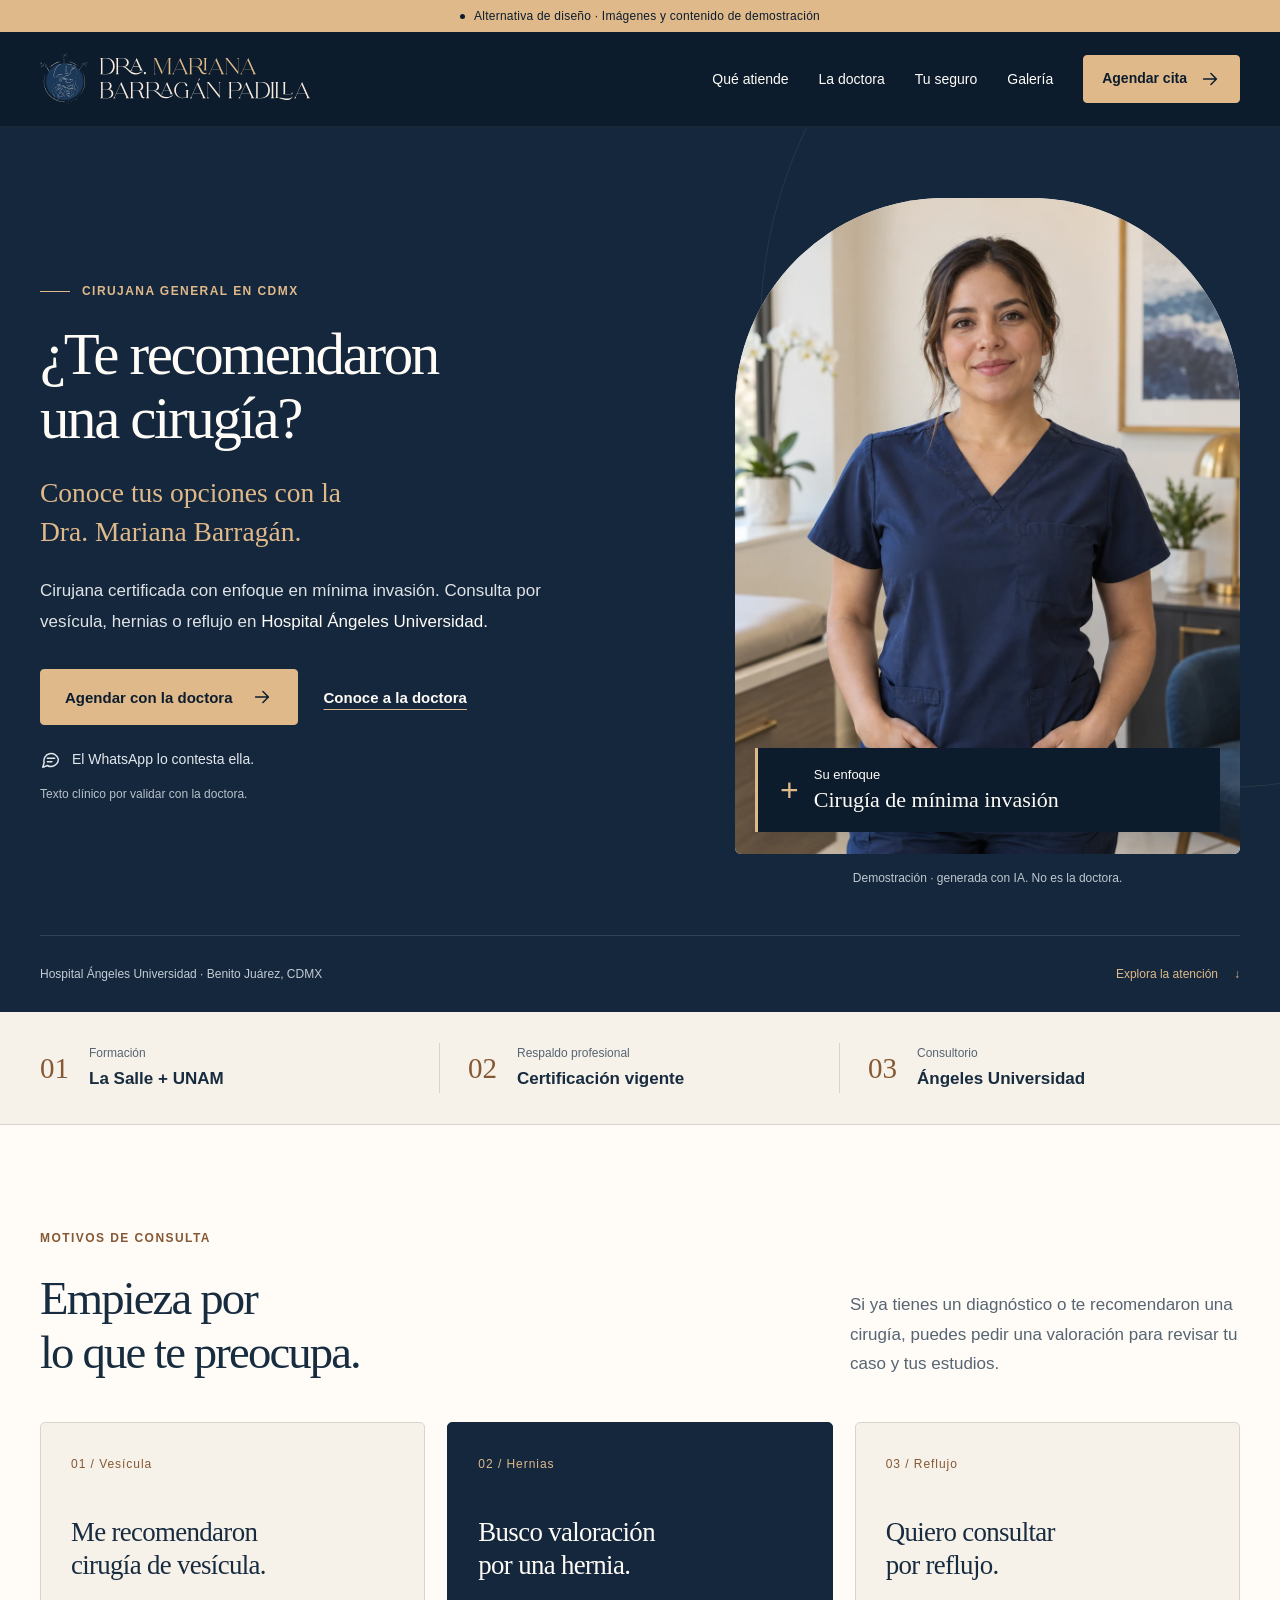
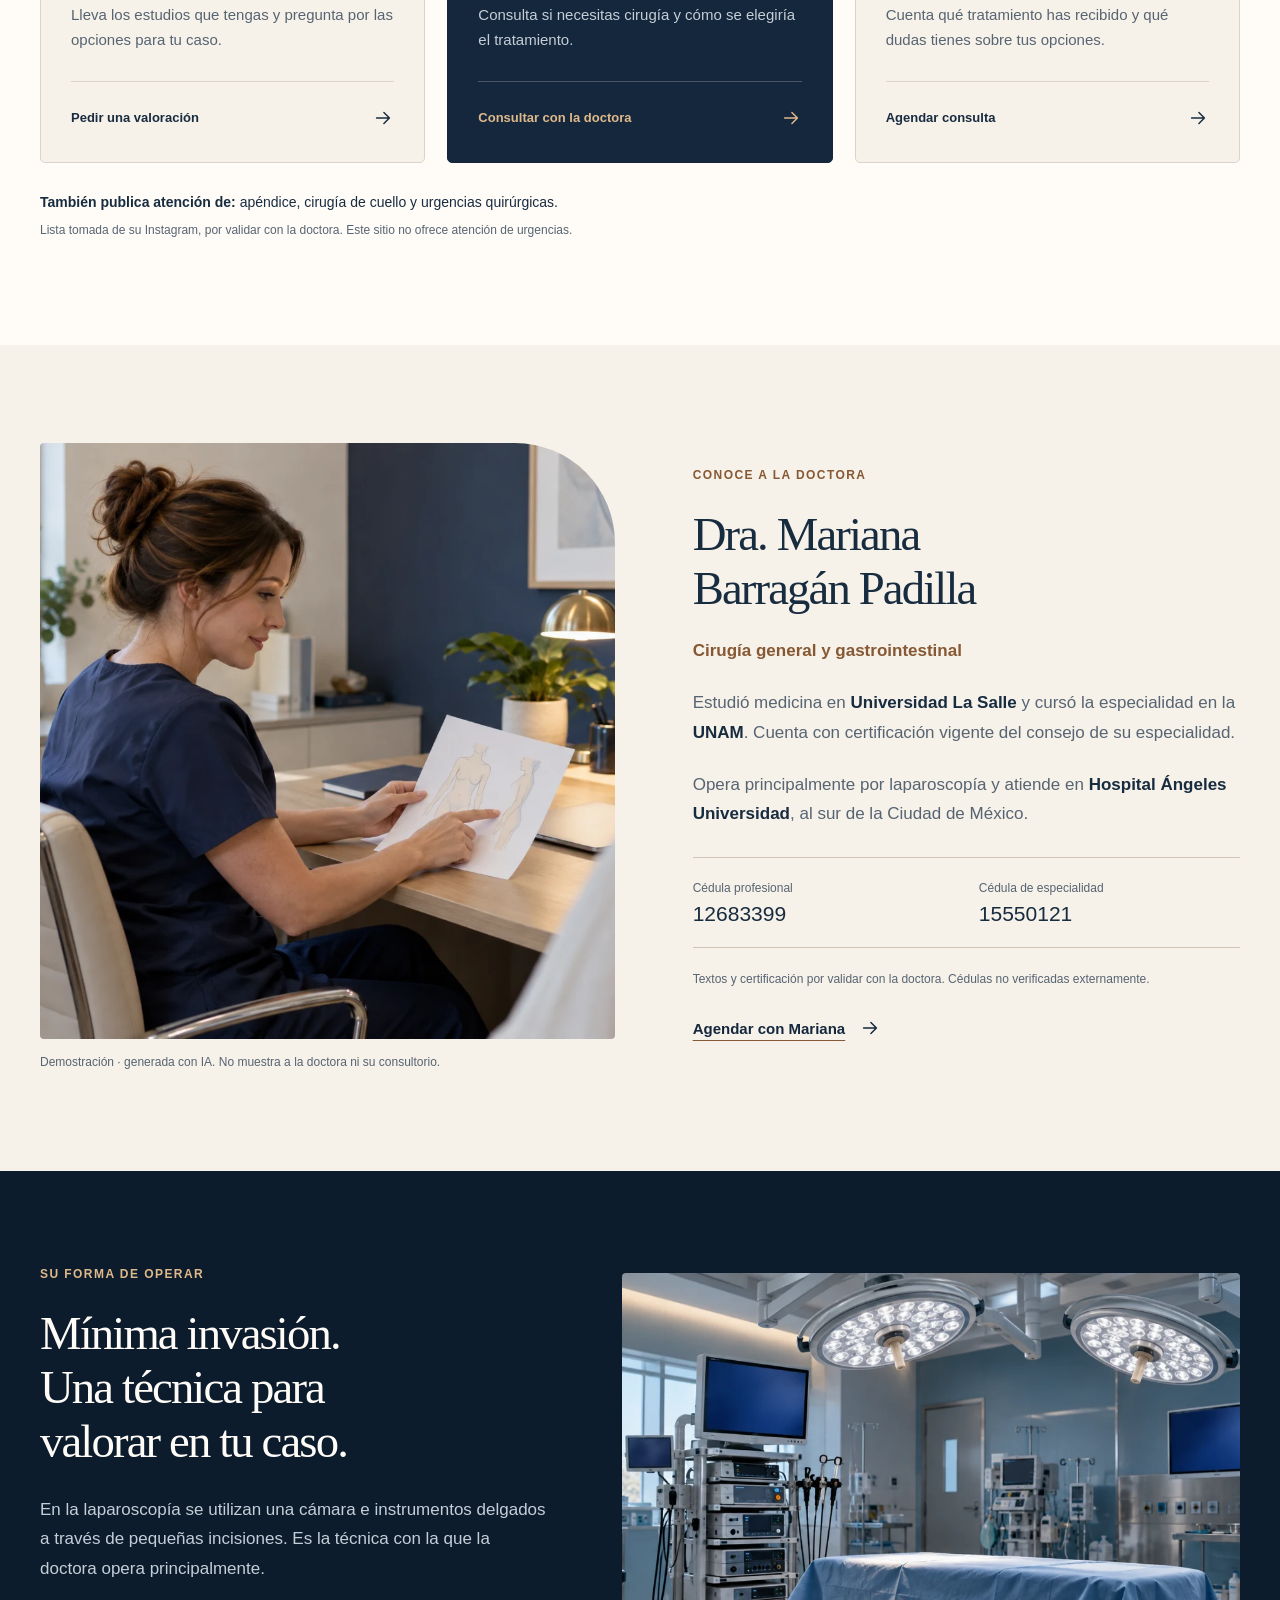
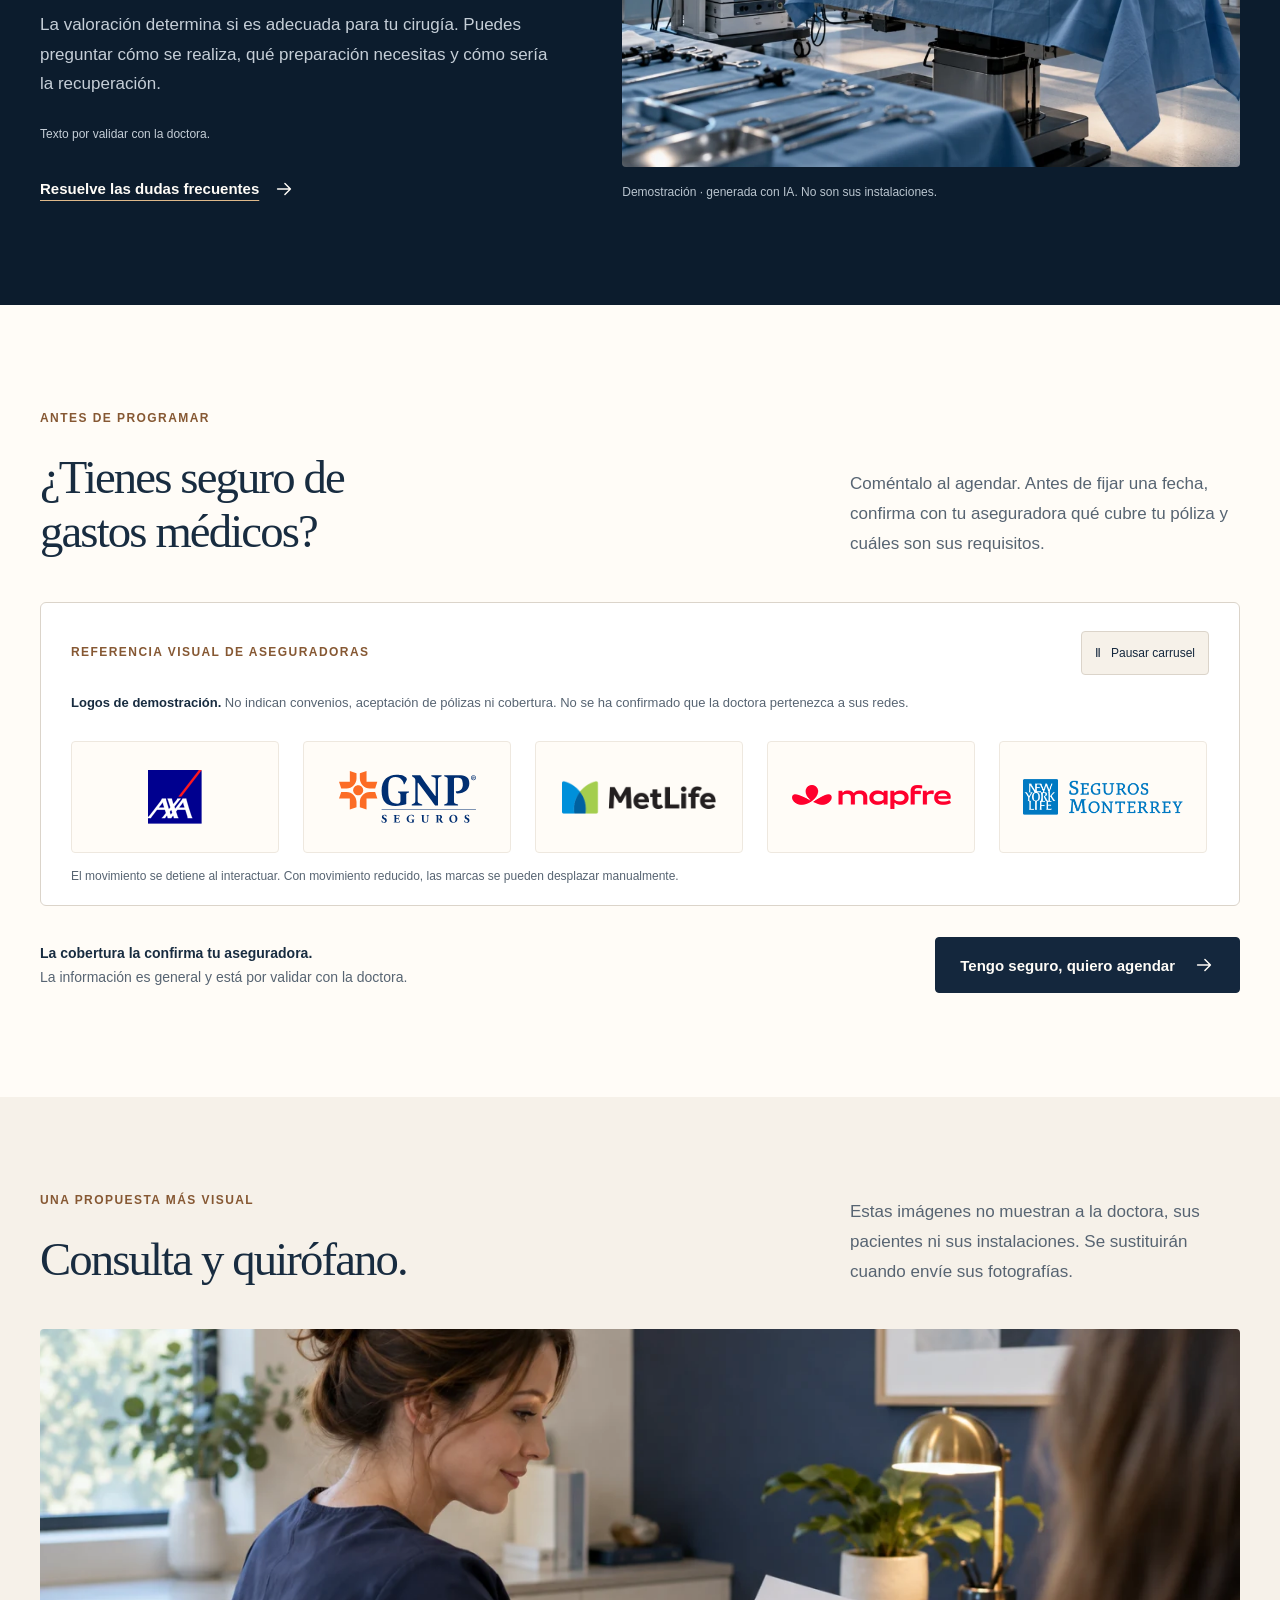
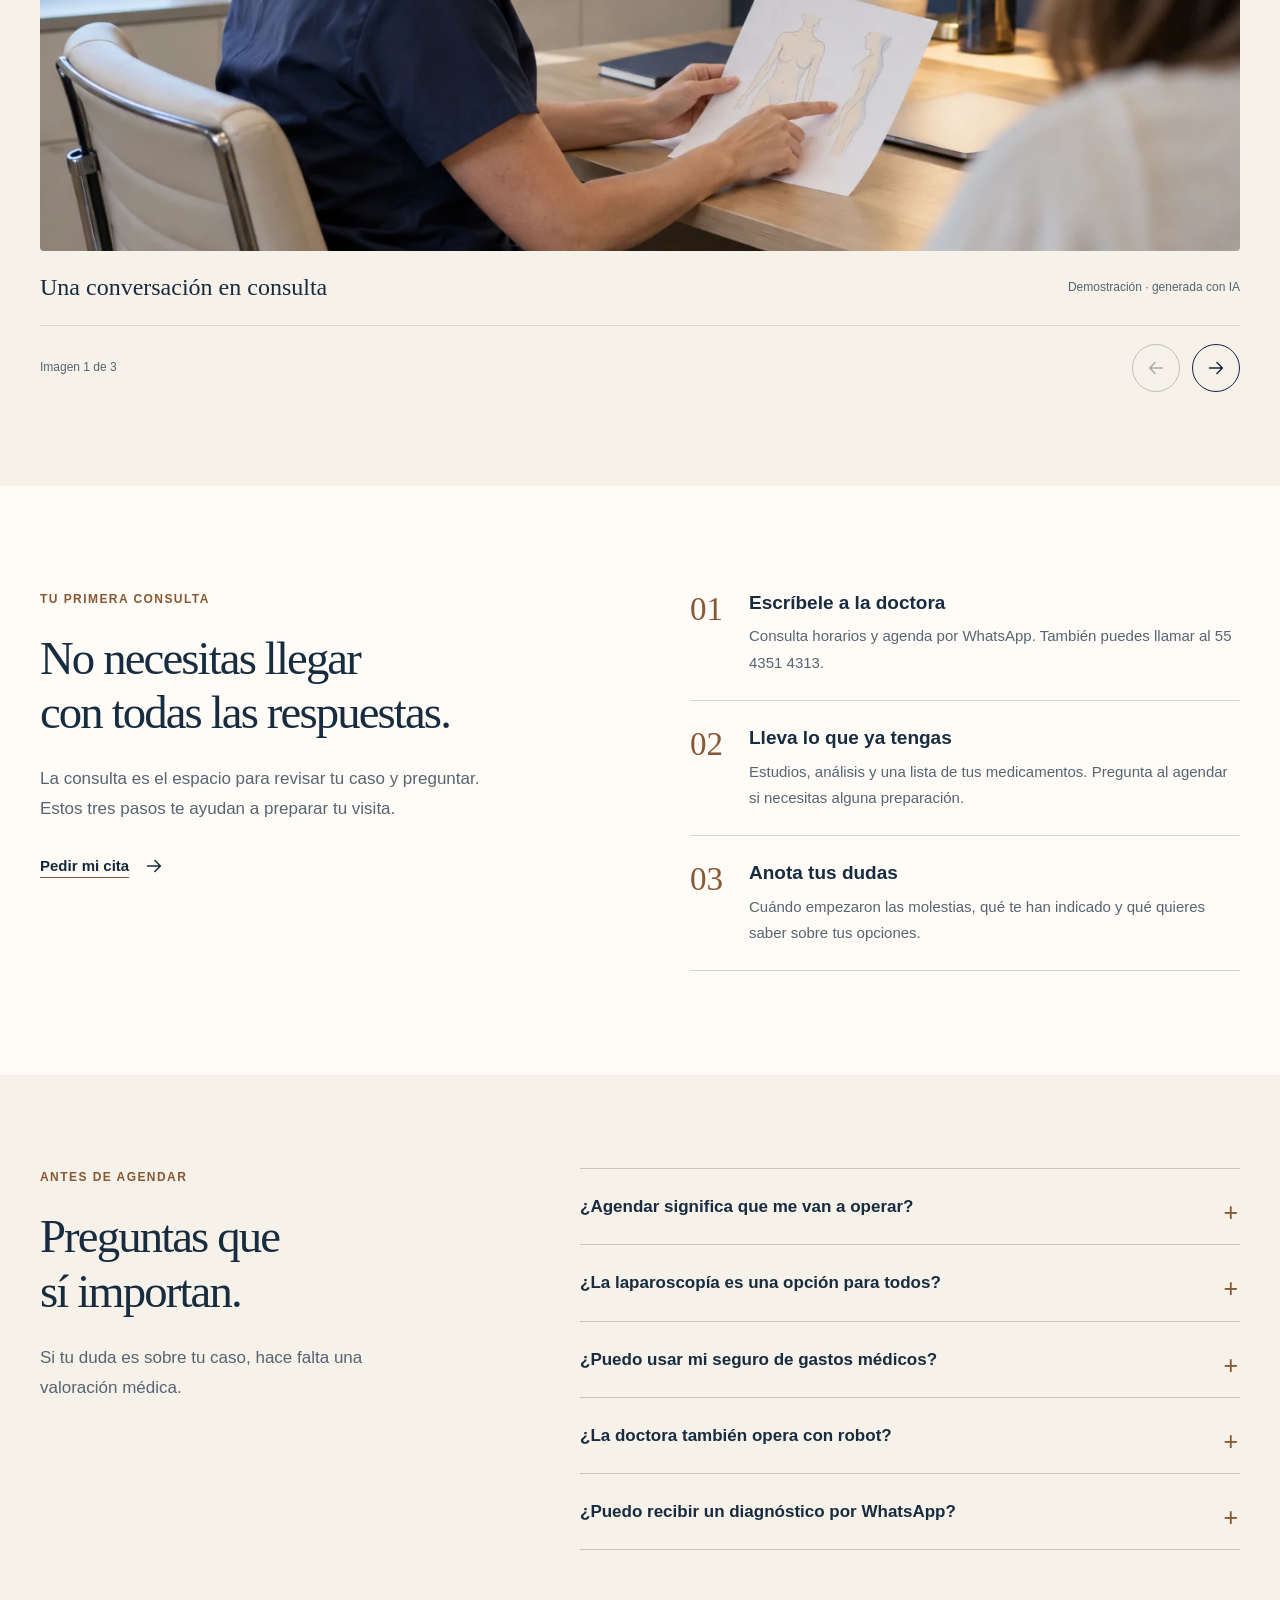
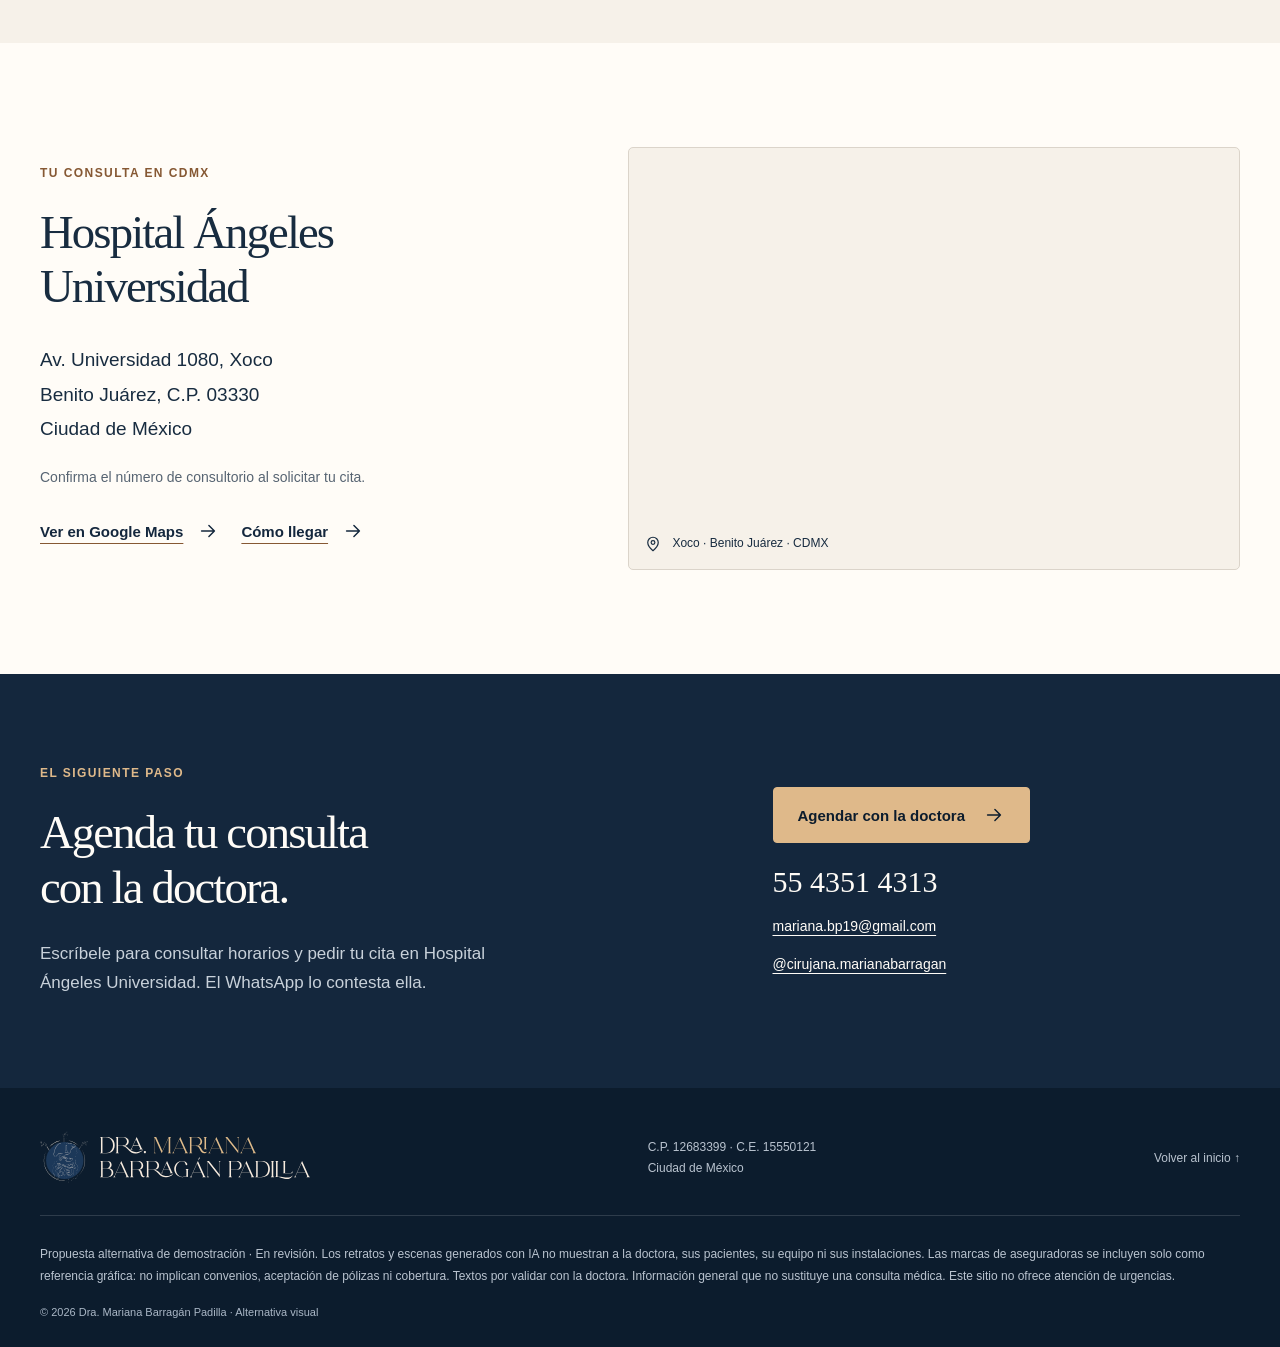
==== alternativa/index.html @ 0b483a2c "Publicar alternativa visual de revisión en /alternativa/" ====
<!doctype html>
<html lang="es-MX">
<head>
  <meta charset="utf-8">
  <meta name="viewport" content="width=device-width, initial-scale=1">
  <meta name="robots" content="noindex,nofollow">
  <meta name="description" content="Propuesta alternativa de la Dra. Mariana Barragán: cirugía general, enfoque en mínima invasión y consulta en Hospital Ángeles Universidad, CDMX. Contenido demostrativo.">
  <meta name="theme-color" content="#14273d">
  <title>Dra. Mariana Barragán | Alternativa visual de mínima invasión</title>
  <link rel="icon" href="assets/identidad/favicon.svg" type="image/svg+xml">
  <link rel="stylesheet" href="style.css">
  <script src="app.js" defer></script>
</head>
<body>
  <a class="skip-link" href="#contenido">Ir al contenido</a>
  <svg class="icon-sprite" aria-hidden="true" xmlns="http://www.w3.org/2000/svg">
    <symbol id="i-arrow" viewBox="0 0 24 24"><path d="M5 12h14m-6-6 6 6-6 6"/></symbol>
    <symbol id="i-check" viewBox="0 0 24 24"><path d="m5 12 4 4L19 6"/></symbol>
    <symbol id="i-pin" viewBox="0 0 24 24"><path d="M19 10c0 5-7 11-7 11S5 15 5 10a7 7 0 1 1 14 0Z"/><circle cx="12" cy="10" r="2.5"/></symbol>
    <symbol id="i-chat" viewBox="0 0 24 24"><path d="M20 11a8 8 0 0 1-12 7l-5 2 1.5-5A8 8 0 1 1 20 11Z"/><path d="M8 10h8m-8 4h5"/></symbol>
    <symbol id="i-phone" viewBox="0 0 24 24"><path d="m5 3 4 1 1 5-3 2c1 3 3 5 6 6l2-3 5 1 1 4c-1 3-5 3-8 2C7 19 3 15 2 9c-1-3 0-5 3-6Z"/></symbol>
    <symbol id="i-cross" viewBox="0 0 24 24"><path d="M9 3h6v6h6v6h-6v6H9v-6H3V9h6Z"/></symbol>
  </svg>

  <div class="demo-bar"><span class="demo-dot" aria-hidden="true"></span> Alternativa de diseño · Imágenes y contenido de demostración</div>
  <header class="site-header">
    <div class="container navigation">
      <a class="brand" href="#inicio" aria-label="Dra. Mariana Barragán Padilla, inicio">
        <img class="brand-isotipo" src="assets/identidad/isotipo-negativo.svg" alt="" width="48" height="55">
        <img class="brand-nombre" src="assets/identidad/nombre-negativo.svg" alt="Dra. Mariana Barragán Padilla" width="210" height="42">
      </a>
      <button class="menu-toggle" aria-controls="menu" aria-expanded="false" hidden>Menú <span aria-hidden="true">☰</span></button>
      <nav class="nav-links" id="menu" aria-label="Navegación principal">
        <a href="#atencion">Qué atiende</a><a href="#perfil">La doctora</a><a href="#seguro">Tu seguro</a><a href="#galeria">Galería</a>
        <a class="button button-small" href="https://api.whatsapp.com/send?phone=5215543514313&amp;text=Hola!%20Vi%20tu%20p%C3%A1gina%20y%20me%20gustar%C3%ADa%20agendar%20una%20consulta" target="_blank" rel="noopener noreferrer">Agendar cita <svg class="icon" aria-hidden="true"><use href="#i-arrow"/></svg></a>
      </nav>
    </div>
    <div class="reading-progress" aria-hidden="true"><span></span></div>
  </header>

  <main id="contenido">
    <section class="hero" id="inicio" aria-labelledby="hero-title">
      <div class="hero-orbit" aria-hidden="true"></div>
      <div class="container hero-grid">
        <div class="hero-copy" data-reveal>
          <p class="eyebrow"><span class="short-line" aria-hidden="true"></span> Cirujana general en CDMX</p>
          <h1 id="hero-title">¿Te recomendaron<br>una cirugía?</h1>
          <p class="hero-promise">Conoce tus opciones con la<br class="desktop-break"> Dra. Mariana Barragán.</p>
          <p class="hero-lead">Cirujana certificada con enfoque en mínima invasión. Consulta por vesícula, hernias o reflujo en <strong>Hospital Ángeles Universidad.</strong></p>
          <div class="actions">
            <a class="button" href="https://api.whatsapp.com/send?phone=5215543514313&amp;text=Hola!%20Vi%20tu%20p%C3%A1gina%20y%20me%20gustar%C3%ADa%20agendar%20una%20consulta" target="_blank" rel="noopener noreferrer">Agendar con la doctora <svg class="icon" aria-hidden="true"><use href="#i-arrow"/></svg></a>
            <a class="text-link light-link" href="#perfil">Conoce a la doctora</a>
          </div>
          <p class="direct-note"><svg class="icon" aria-hidden="true"><use href="#i-chat"/></svg> El WhatsApp lo contesta ella.</p>
          <p class="draft-note">Texto clínico por validar con la doctora.</p>
        </div>
        <figure class="hero-portrait" data-reveal>
          <div class="portrait-frame"><img src="assets/imagenes/retrato-demo.webp" alt="Retrato de demostración de una médica ficticia generado con IA; no es la doctora" width="1086" height="1448" fetchpriority="high">
            <div class="portrait-tag"><span class="tag-mark" aria-hidden="true">+</span><div>Su enfoque<small>Cirugía de mínima invasión</small></div></div>
          </div>
          <figcaption>Demostración · generada con IA. No es la doctora.</figcaption>
        </figure>
      </div>
      <div class="hero-bottom container"><span>Hospital Ángeles Universidad · Benito Juárez, CDMX</span><a href="#atencion">Explora la atención <span aria-hidden="true">↓</span></a></div>
    </section>

    <section class="trust-strip" aria-label="Respaldo profesional">
      <div class="container trust-grid">
        <div><span class="trust-symbol" aria-hidden="true">01</span><p><small>Formación</small><strong>La Salle + UNAM</strong></p></div>
        <div><span class="trust-symbol" aria-hidden="true">02</span><p><small>Respaldo profesional</small><strong>Certificación vigente</strong></p></div>
        <div><span class="trust-symbol" aria-hidden="true">03</span><p><small>Consultorio</small><strong>Ángeles Universidad</strong></p></div>
      </div>
    </section>

    <section class="section container" id="atencion" aria-labelledby="atencion-title">
      <div class="section-heading" data-reveal><div><p class="eyebrow">Motivos de consulta</p><h2 id="atencion-title">Empieza por<br>lo que te preocupa.</h2></div><p>Si ya tienes un diagnóstico o te recomendaron una cirugía, puedes pedir una valoración para revisar tu caso y tus estudios.</p></div>
      <div class="care-grid">
        <article class="care-card" data-reveal><span class="care-number">01 / Vesícula</span><h3>Me recomendaron<br>cirugía de vesícula.</h3><p>Lleva los estudios que tengas y pregunta por las opciones para tu caso.</p><a class="card-link" href="#contacto">Pedir una valoración <svg class="icon" aria-hidden="true"><use href="#i-arrow"/></svg></a></article>
        <article class="care-card featured" data-reveal><span class="care-number">02 / Hernias</span><h3>Busco valoración<br>por una hernia.</h3><p>Consulta si necesitas cirugía y cómo se elegiría el tratamiento.</p><a class="card-link" href="#contacto">Consultar con la doctora <svg class="icon" aria-hidden="true"><use href="#i-arrow"/></svg></a></article>
        <article class="care-card" data-reveal><span class="care-number">03 / Reflujo</span><h3>Quiero consultar<br>por reflujo.</h3><p>Cuenta qué tratamiento has recibido y qué dudas tienes sobre tus opciones.</p><a class="card-link" href="#contacto">Agendar consulta <svg class="icon" aria-hidden="true"><use href="#i-arrow"/></svg></a></article>
      </div>
      <div class="catalog-note"><p><strong>También publica atención de:</strong> apéndice, cirugía de cuello y urgencias quirúrgicas.</p><p class="draft-note">Lista tomada de su Instagram, por validar con la doctora. Este sitio no ofrece atención de urgencias.</p></div>
    </section>

    <section class="profile-section" id="perfil" aria-labelledby="perfil-title">
      <div class="container profile-grid">
        <figure class="consultation-photo" data-reveal><img src="assets/imagenes/consulta-demo.webp" alt="Escena de consulta de demostración generada con IA, con personas e instalaciones ficticias" width="1536" height="1024" loading="lazy"><figcaption>Demostración · generada con IA. No muestra a la doctora ni su consultorio.</figcaption></figure>
        <div class="profile-copy" data-reveal>
          <p class="eyebrow">Conoce a la doctora</p><h2 id="perfil-title">Dra. Mariana<br>Barragán Padilla</h2><p class="profile-specialty">Cirugía general y gastrointestinal</p>
          <p>Estudió medicina en <strong>Universidad La Salle</strong> y cursó la especialidad en la <strong>UNAM</strong>. Cuenta con certificación vigente del consejo de su especialidad.</p>
          <p>Opera principalmente por laparoscopía y atiende en <strong>Hospital Ángeles Universidad</strong>, al sur de la Ciudad de México.</p>
          <div class="credentials"><div><small>Cédula profesional</small><strong>12683399</strong></div><div><small>Cédula de especialidad</small><strong>15550121</strong></div></div>
          <p class="draft-note">Textos y certificación por validar con la doctora. Cédulas no verificadas externamente.</p>
          <a class="text-link" href="https://api.whatsapp.com/send?phone=5215543514313&amp;text=Hola!%20Vi%20tu%20p%C3%A1gina%20y%20me%20gustar%C3%ADa%20agendar%20una%20consulta" target="_blank" rel="noopener noreferrer">Agendar con Mariana <svg class="icon" aria-hidden="true"><use href="#i-arrow"/></svg></a>
        </div>
      </div>
    </section>

    <section class="technique" id="minima-invasion" aria-labelledby="tecnica-title">
      <div class="container technique-grid">
        <div class="technique-copy" data-reveal><p class="eyebrow">Su forma de operar</p><h2 id="tecnica-title">Mínima invasión.<br>Una técnica para<br>valorar en tu caso.</h2><p>En la laparoscopía se utilizan una cámara e instrumentos delgados a través de pequeñas incisiones. Es la técnica con la que la doctora opera principalmente.</p><p>La valoración determina si es adecuada para tu cirugía. Puedes preguntar cómo se realiza, qué preparación necesitas y cómo sería la recuperación.</p><p class="draft-note">Texto por validar con la doctora.</p><a class="text-link light-link" href="#preguntas">Resuelve las dudas frecuentes <svg class="icon" aria-hidden="true"><use href="#i-arrow"/></svg></a></div>
        <figure class="operating-photo" data-reveal><img src="assets/imagenes/quirofano-demo.webp" alt="Quirófano vacío de demostración con equipo laparoscópico, generado con IA; no son sus instalaciones" width="1672" height="941" loading="lazy"><figcaption>Demostración · generada con IA. No son sus instalaciones.</figcaption></figure>
      </div>
    </section>

    <section class="section insurance-section" id="seguro" aria-labelledby="seguro-title">
      <div class="container">
        <div class="section-heading" data-reveal><div><p class="eyebrow">Antes de programar</p><h2 id="seguro-title">¿Tienes seguro de<br>gastos médicos?</h2></div><p>Coméntalo al agendar. Antes de fijar una fecha, confirma con tu aseguradora qué cubre tu póliza y cuáles son sus requisitos.</p></div>
        <div class="insurance-carousel" aria-describedby="aviso-aseguradoras" data-paused="true" data-reduced="false">
          <div class="insurance-topline"><span class="eyebrow">Referencia visual de aseguradoras</span><button class="motion-control" id="pausar-marcas" type="button" aria-pressed="false" aria-controls="marcas-viewport" hidden><span aria-hidden="true">Ⅱ</span> <span class="motion-label">Pausar carrusel</span></button></div>
          <p class="insurance-disclosure" id="aviso-aseguradoras"><strong>Logos de demostración.</strong> No indican convenios, aceptación de pólizas ni cobertura. No se ha confirmado que la doctora pertenezca a sus redes.</p>
          <div class="insurance-window" id="marcas-viewport" tabindex="0" aria-label="Referencias gráficas de aseguradoras">
            <div class="insurance-track"><ul class="insurance-group"><li><img class="logo-axa" src="assets/aseguradoras/axa.png" alt="AXA, referencia visual sin afiliación" width="54" height="54" loading="lazy"></li><li><img class="logo-gnp" src="assets/aseguradoras/gnp.svg" alt="GNP, referencia visual sin afiliación" width="179" height="68" loading="lazy"></li><li><img class="logo-metlife" src="assets/aseguradoras/metlife.png" alt="MetLife, referencia visual sin afiliación" width="354" height="80" loading="lazy"></li><li><img class="logo-mapfre" src="assets/aseguradoras/mapfre.png" alt="MAPFRE, referencia visual sin afiliación" width="159" height="24" loading="lazy"></li><li><img class="logo-monterrey" src="assets/aseguradoras/seguros-monterrey.png" alt="Seguros Monterrey New York Life, referencia visual sin afiliación" width="300" height="67" loading="lazy"></li></ul></div>
          </div>
          <p class="carousel-help">El movimiento se detiene al interactuar. Con movimiento reducido, las marcas se pueden desplazar manualmente.</p>
        </div>
        <div class="insurance-bottom"><p><strong>La cobertura la confirma tu aseguradora.</strong><br>La información es general y está por validar con la doctora.</p><a class="button button-navy" href="https://api.whatsapp.com/send?phone=5215543514313&amp;text=Hola!%20Vi%20tu%20p%C3%A1gina.%20Tengo%20seguro%20de%20gastos%20m%C3%A9dicos%20y%20quiero%20preguntar%20por%20una%20cirug%C3%ADa" target="_blank" rel="noopener noreferrer">Tengo seguro, quiero agendar <svg class="icon" aria-hidden="true"><use href="#i-arrow"/></svg></a></div>
      </div>
    </section>

    <section class="gallery-section" id="galeria" aria-labelledby="galeria-title">
      <div class="container"><div class="section-heading" data-reveal><div><p class="eyebrow">Una propuesta más visual</p><h2 id="galeria-title">Consulta y quirófano.</h2></div><p>Estas imágenes no muestran a la doctora, sus pacientes ni sus instalaciones. Se sustituirán cuando envíe sus fotografías.</p></div>
        <div class="gallery" data-gallery>
          <div class="gallery-stage" aria-label="Galería de demostración">
            <figure class="gallery-slide"><a href="assets/imagenes/consulta-demo.webp"><img src="assets/imagenes/consulta-demo.webp" alt="Consulta de demostración generada con IA, no es la doctora ni su consultorio" width="1536" height="1024" loading="lazy"></a><figcaption><strong>Una conversación en consulta</strong><span>Demostración · generada con IA</span></figcaption></figure>
            <figure class="gallery-slide"><a href="assets/imagenes/quirofano-demo.webp"><img src="assets/imagenes/quirofano-demo.webp" alt="Quirófano de demostración generado con IA, no son sus instalaciones" width="1672" height="941" loading="lazy"></a><figcaption><strong>Equipo de laparoscopía</strong><span>Demostración · generada con IA</span></figcaption></figure>
            <figure class="gallery-slide"><a href="assets/imagenes/retrato-demo.webp"><img class="gallery-portrait" src="assets/imagenes/retrato-demo.webp" alt="Retrato de demostración generado con IA, no es la doctora" width="1086" height="1448" loading="lazy"></a><figcaption><strong>Retrato de demostración</strong><span>Demostración · generada con IA</span></figcaption></figure>
          </div>
          <div class="gallery-controls" hidden><p class="gallery-count" aria-live="polite" aria-atomic="true">Imagen 1 de 3</p><div><button class="gallery-prev" type="button" aria-label="Imagen anterior"><svg class="icon" aria-hidden="true"><use href="#i-arrow"/></svg></button><button class="gallery-next" type="button" aria-label="Imagen siguiente"><svg class="icon" aria-hidden="true"><use href="#i-arrow"/></svg></button></div></div>
        </div>
      </div>
    </section>

    <section class="section container consultation-steps" aria-labelledby="consulta-title">
      <div data-reveal><p class="eyebrow">Tu primera consulta</p><h2 id="consulta-title">No necesitas llegar<br>con todas las respuestas.</h2><p>La consulta es el espacio para revisar tu caso y preguntar. Estos tres pasos te ayudan a preparar tu visita.</p><a class="text-link" href="https://api.whatsapp.com/send?phone=5215543514313&amp;text=Hola!%20Vi%20tu%20p%C3%A1gina%20y%20me%20gustar%C3%ADa%20agendar%20una%20consulta" target="_blank" rel="noopener noreferrer">Pedir mi cita <svg class="icon" aria-hidden="true"><use href="#i-arrow"/></svg></a></div>
      <ol class="steps-list"><li data-reveal><span aria-hidden="true">01</span><div><h3>Escríbele a la doctora</h3><p>Consulta horarios y agenda por WhatsApp. También puedes llamar al 55 4351 4313.</p></div></li><li data-reveal><span aria-hidden="true">02</span><div><h3>Lleva lo que ya tengas</h3><p>Estudios, análisis y una lista de tus medicamentos. Pregunta al agendar si necesitas alguna preparación.</p></div></li><li data-reveal><span aria-hidden="true">03</span><div><h3>Anota tus dudas</h3><p>Cuándo empezaron las molestias, qué te han indicado y qué quieres saber sobre tus opciones.</p></div></li></ol>
    </section>

    <section class="faq-section" id="preguntas" aria-labelledby="faq-title"><div class="container faq-grid"><div data-reveal><p class="eyebrow">Antes de agendar</p><h2 id="faq-title">Preguntas que<br>sí importan.</h2><p>Si tu duda es sobre tu caso, hace falta una valoración médica.</p></div><div class="questions"><details><summary>¿Agendar significa que me van a operar?</summary><p>No. La consulta sirve para revisar el diagnóstico y los estudios antes de decidir el tratamiento.</p></details><details><summary>¿La laparoscopía es una opción para todos?</summary><p>No todos los casos son candidatos. La doctora valora en consulta qué técnica es adecuada para tu caso. Texto por validar con la doctora.</p></details><details><summary>¿Puedo usar mi seguro de gastos médicos?</summary><p>Menciona tu aseguradora al agendar y confirma con ella las condiciones de tu póliza. Los logos de esta propuesta no son una lista de seguros aceptados ni garantizan cobertura.</p></details><details><summary>¿La doctora también opera con robot?</summary><p>Sí, en algunos casos. Si tienes seguro, confirma con tu aseguradora si tu póliza cubre esta técnica antes de programar. Texto por validar con la doctora.</p></details><details><summary>¿Puedo recibir un diagnóstico por WhatsApp?</summary><p>No. WhatsApp es para pedir una cita. La información de este sitio no sustituye una consulta médica. Este sitio no ofrece atención de urgencias.</p></details></div></div></section>

    <section class="section container location" id="ubicacion" aria-labelledby="ubicacion-title"><div class="location-copy" data-reveal><p class="eyebrow">Tu consulta en CDMX</p><h2 id="ubicacion-title">Hospital Ángeles<br>Universidad</h2><address>Av. Universidad 1080, Xoco<br>Benito Juárez, C.P. 03330<br>Ciudad de México</address><p>Confirma el número de consultorio al solicitar tu cita.</p><div class="location-links"><a class="text-link" href="https://www.google.com/maps/search/?api=1&amp;query=Hospital+Angeles+Universidad+Av+Universidad+1080+Xoco+Ciudad+de+Mexico" target="_blank" rel="noopener noreferrer">Ver en Google Maps <svg class="icon" aria-hidden="true"><use href="#i-arrow"/></svg></a><a class="text-link" href="https://www.google.com/maps/dir/?api=1&amp;destination=Hospital+Angeles+Universidad+Av+Universidad+1080+Xoco+Ciudad+de+Mexico" target="_blank" rel="noopener noreferrer">Cómo llegar <svg class="icon" aria-hidden="true"><use href="#i-arrow"/></svg></a></div></div><div class="map-frame"><iframe title="Ubicación de Hospital Ángeles Universidad en Google Maps" src="https://maps.google.com/maps?q=Hospital%20Angeles%20Universidad%20Av%20Universidad%201080%20Xoco%20Ciudad%20de%20Mexico&amp;z=16&amp;output=embed" width="600" height="450" loading="lazy" referrerpolicy="no-referrer-when-downgrade" allowfullscreen></iframe><p><svg class="icon" aria-hidden="true"><use href="#i-pin"/></svg> Xoco · Benito Juárez · CDMX</p></div></section>

    <section class="contact-section" id="contacto" aria-labelledby="contacto-title"><div class="container contact-grid"><div data-reveal><p class="eyebrow">El siguiente paso</p><h2 id="contacto-title">Agenda tu consulta<br>con la doctora.</h2><p>Escríbele para consultar horarios y pedir tu cita en Hospital Ángeles Universidad. El WhatsApp lo contesta ella.</p></div><div class="contact-actions"><a class="button" href="https://api.whatsapp.com/send?phone=5215543514313&amp;text=Hola!%20Vi%20tu%20p%C3%A1gina%20y%20me%20gustar%C3%ADa%20agendar%20una%20consulta" target="_blank" rel="noopener noreferrer">Agendar con la doctora <svg class="icon" aria-hidden="true"><use href="#i-arrow"/></svg></a><a class="contact-phone" href="tel:+525543514313">55 4351 4313</a><a href="mailto:mariana.bp19@gmail.com">mariana.bp19@gmail.com</a><a href="https://www.instagram.com/cirujana.marianabarragan/" target="_blank" rel="noopener noreferrer">@cirujana.marianabarragan</a></div></div></section>
  </main>

  <footer class="site-footer"><div class="container"><div class="footer-top"><a class="brand" href="#inicio"><img class="brand-isotipo" src="assets/identidad/isotipo-negativo.svg" alt="" width="48" height="55"><img class="brand-nombre" src="assets/identidad/nombre-negativo.svg" alt="Dra. Mariana Barragán Padilla" width="210" height="42"></a><p>C.P. 12683399 · C.E. 15550121<br>Ciudad de México</p><a href="#inicio">Volver al inicio ↑</a></div><p class="footer-disclosure">Propuesta alternativa de demostración · En revisión. Los retratos y escenas generados con IA no muestran a la doctora, sus pacientes, su equipo ni sus instalaciones. Las marcas de aseguradoras se incluyen solo como referencia gráfica: no implican convenios, aceptación de pólizas ni cobertura. Textos por validar con la doctora. Información general que no sustituye una consulta médica. Este sitio no ofrece atención de urgencias.</p><p class="footer-credit">© 2026 Dra. Mariana Barragán Padilla · Alternativa visual</p></div></footer>
  <div class="mobile-contact" aria-label="Contacto rápido"><a class="button" href="https://api.whatsapp.com/send?phone=5215543514313&amp;text=Hola!%20Vi%20tu%20p%C3%A1gina%20y%20me%20gustar%C3%ADa%20agendar%20una%20consulta" target="_blank" rel="noopener noreferrer">WhatsApp <svg class="icon" aria-hidden="true"><use href="#i-chat"/></svg></a><a class="mobile-call" href="tel:+525543514313"><svg class="icon" aria-hidden="true"><use href="#i-phone"/></svg> Llamar</a></div>
</body>
</html>
---- alternativa/style.css ----
:root {
  color-scheme: light;
  --navy: #14273d;
  --navy-deep: #0c1c2d;
  --navy-soft: #203b54;
  --ivory: #f6f1e9;
  --paper: #fffcf7;
  --gold: #dfb98a;
  --copper: #865833;
  --ink: #182c40;
  --muted: #576472;
  --line: #dbd4ca;
  --serif: Georgia, "Times New Roman", serif;
  --sans: "Segoe UI", Arial, sans-serif;
  --container: 1220px;
  font-family: var(--sans);
  color: var(--ink);
  background: var(--paper);
  scroll-behavior: smooth;
  scroll-padding-top: 112px;
}
* { box-sizing: border-box; }
body { margin: 0; min-width: 0; }
button, input { font: inherit; }
button, a { -webkit-tap-highlight-color: transparent; }
button { cursor: pointer; }
button:disabled { cursor: default; }
a { color: inherit; text-decoration: none; }
img { display: block; max-width: 100%; height: auto; }
figure, p, ul, ol { margin: 0; }
h1, h2, h3 { margin: 0; font-weight: 500; }
h1, h2 { font-family: var(--serif); letter-spacing: -.04em; }
h2 { font-size: clamp(34px, 3.65vw, 53px); line-height: 1.16; }
h3 { font-size: 22px; line-height: 1.35; font-weight: 600; }
p { font-size: 17px; line-height: 1.75; }
[hidden] { display: none !important; }
:focus-visible { outline: 3px solid #a36631; outline-offset: 5px; }
.hero :focus-visible, .site-header :focus-visible, .technique :focus-visible,
.contact-section :focus-visible, .site-footer :focus-visible { outline-color: var(--gold); }
.container { width: min(var(--container), calc(100% - 80px)); margin-inline: auto; }
.section { padding-block: 104px; }
.icon-sprite { position: absolute; width: 0; height: 0; overflow: hidden; }
.icon { width: 22px; height: 22px; flex: 0 0 auto; fill: none; stroke: currentColor; stroke-width: 1.6; stroke-linecap: round; stroke-linejoin: round; }
.skip-link { position: fixed; top: -80px; left: 20px; z-index: 100; background: var(--paper); color: var(--navy); padding: 14px 20px; }
.skip-link:focus { top: 10px; }
.demo-bar { min-height: 32px; padding: 7px 24px; display: flex; align-items: center; justify-content: center; gap: 9px; text-align: center; background: var(--gold); color: var(--navy-deep); font-size: 12px; line-height: 1.5; letter-spacing: .02em; }
.demo-dot { width: 5px; height: 5px; border-radius: 50%; background: currentColor; flex-shrink: 0; }
.site-header { position: sticky; top: 0; z-index: 30; background: var(--navy-deep); color: var(--paper); }
.navigation { display: flex; align-items: center; justify-content: space-between; min-height: 94px; gap: 24px; }
.brand { display: inline-flex; align-items: center; gap: 12px; flex-shrink: 0; }
.brand-isotipo { width: 48px; height: 55px; object-fit: contain; }
.brand-nombre { width: 210px; height: auto; }
.nav-links { display: flex; align-items: center; gap: 30px; font-size: 14px; }
.nav-links > a:not(.button) { position: relative; padding-block: 12px; }
.nav-links > a:not(.button)::after { content: ""; position: absolute; height: 1px; background: var(--gold); left: 0; right: 0; bottom: 4px; transform: scaleX(0); transform-origin: left; transition: transform .25s ease; }
.nav-links > a:not(.button):hover::after { transform: scaleX(1); }
.menu-toggle { display: none; background: transparent; color: var(--paper); border: 1px solid #66707c; padding: 12px 16px; border-radius: 4px; }
.menu-toggle span { margin-left: 6px; }
.reading-progress { height: 2px; background: #ffffff0e; overflow: hidden; }
.reading-progress span { display: block; width: 100%; height: 100%; background: var(--gold); transform: scaleX(0); transform-origin: left; }
.button { display: inline-flex; justify-content: center; align-items: center; gap: 18px; min-height: 56px; padding: 15px 24px; background: var(--gold); color: var(--navy-deep); border: 1px solid var(--gold); border-radius: 4px; font-size: 15px; font-weight: 650; line-height: 1.4; transition: transform .25s ease, background .25s ease, box-shadow .25s ease; }
.button:hover { background: #e9cba7; box-shadow: 0 6px 20px #06132118; }
.button-small { min-height: 46px; padding: 12px 18px; font-size: 14px; gap: 12px; }
.button-navy { background: var(--navy); border-color: var(--navy); color: var(--paper); }
.button-navy:hover { background: var(--navy-soft); }
.text-link { display: inline-flex; align-items: center; gap: 14px; min-height: 44px; padding-block: 10px; color: var(--navy); font-size: 15px; font-weight: 650; text-decoration: underline; text-underline-offset: 6px; text-decoration-color: var(--copper); }
.text-link .icon { transition: transform .2s ease; }
.light-link { color: var(--paper); text-decoration-color: var(--gold); }
.eyebrow { display: flex; align-items: center; gap: 12px; margin-bottom: 22px; color: var(--copper); font-size: 12px; font-weight: 650; letter-spacing: .12em; text-transform: uppercase; line-height: 1.6; }
.short-line { width: 30px; height: 1px; background: currentColor; flex-shrink: 0; }
.draft-note { font-size: 12px; line-height: 1.65; color: var(--muted); }
.hero { position: relative; isolation: isolate; background: var(--navy); color: var(--paper); overflow: clip; }
.hero-orbit { position: absolute; z-index: -1; border: 1px solid #dfb98a1a; width: 920px; height: 920px; border-radius: 50%; top: -260px; right: -400px; }
.hero-grid { display: grid; grid-template-columns: 1.25fr 1fr; gap: 64px; padding-block: 70px 46px; align-items: center; }
.hero .eyebrow, .technique .eyebrow, .contact-section .eyebrow { color: var(--gold); }
.hero h1 { font-size: clamp(48px, 4.6vw, 66px); line-height: 1.08; }
.hero-promise { margin-top: 24px; font-family: var(--serif); font-size: clamp(24px, 2.15vw, 32px); line-height: 1.4; color: var(--gold); }
.hero-lead { margin-top: 25px; max-width: 530px; font-size: 17px; line-height: 1.8; color: #e0e3e6; }
.hero-lead strong { color: var(--paper); font-weight: 500; }
.actions { display: flex; align-items: center; flex-wrap: wrap; gap: 18px 26px; margin-top: 32px; }
.direct-note { display: flex; align-items: center; gap: 10px; margin-top: 22px; font-size: 14px; color: #e4e8ec; }
.hero-copy .draft-note { margin-top: 13px; color: #b9c2ca; }
.hero-portrait { position: relative; }
.portrait-frame { position: relative; border-radius: 210px 210px 6px 6px; background: var(--ivory); overflow: hidden; }
.portrait-frame > img { width: 100%; aspect-ratio: 3 / 3.9; object-fit: cover; object-position: 50% 30%; }
.portrait-tag { position: absolute; left: 20px; right: 20px; bottom: 22px; display: flex; align-items: center; gap: 15px; padding: 19px 22px; background: var(--navy-deep); border-left: 3px solid var(--gold); font-size: 13px; box-shadow: 0 8px 25px #0c1c2d24; }
.tag-mark { color: var(--gold); font-size: 32px; font-weight: 300; }
.portrait-tag small { display: block; margin-top: 5px; font-family: var(--serif); font-size: 22px; color: var(--paper); }
.hero-portrait figcaption { margin-top: 14px; text-align: center; color: #c0c8d0; font-size: 12px; line-height: 1.7; }
.hero-bottom { display: flex; align-items: center; justify-content: space-between; gap: 20px; padding-block: 22px; border-top: 1px solid #ffffff21; font-size: 12px; color: #c4ccd4; }
.hero-bottom a { display: inline-flex; align-items: center; gap: 16px; min-height: 32px; color: var(--gold); }
.trust-strip { background: var(--ivory); border-bottom: 1px solid var(--line); }
.trust-grid { display: grid; grid-template-columns: repeat(3, 1fr); padding-block: 31px; }
.trust-grid > div { display: flex; align-items: center; gap: 20px; padding-inline: 28px; border-right: 1px solid var(--line); }
.trust-grid > div:first-child { padding-left: 0; }
.trust-grid > div:last-child { border: 0; padding-right: 0; }
.trust-symbol { color: var(--copper); font-family: var(--serif); font-size: 29px; }
.trust-grid small, .trust-grid strong { display: block; }
.trust-grid small { color: var(--muted); font-size: 12px; }
.trust-grid strong { font-size: 17px; font-weight: 600; }
.section-heading { display: flex; justify-content: space-between; gap: 60px; align-items: end; margin-bottom: 43px; }
.section-heading > div { flex: 1 1 55%; min-width: 0; }
.section-heading > p { flex: 0 1 390px; color: var(--muted); }
.care-grid { display: grid; grid-template-columns: repeat(3, minmax(0, 1fr)); gap: 22px; }
.care-card { position: relative; padding: 34px 30px 28px; border: 1px solid var(--line); border-radius: 5px; background: var(--ivory); transition: transform .3s ease, border-color .3s ease; }
.care-number { display: block; margin-bottom: 45px; font-size: 12px; letter-spacing: .08em; color: var(--copper); }
.care-card h3 { font-family: var(--serif); font-size: clamp(22px, 2.1vw, 29px); font-weight: 500; line-height: 1.22; letter-spacing: -.025em; }
.care-card p { margin-top: 20px; color: var(--muted); font-size: 15px; line-height: 1.7; }
.care-card.featured { background: var(--navy); color: var(--paper); border-color: var(--navy); }
.care-card.featured .care-number { color: var(--gold); }
.care-card.featured p { color: #c5ced6; }
.card-link { display: flex; align-items: center; justify-content: space-between; gap: 15px; min-height: 53px; padding-top: 20px; margin-top: 28px; border-top: 1px solid var(--line); font-size: 13px; font-weight: 600; }
.featured .card-link { border-color: #ffffff38; color: var(--gold); }
.catalog-note { padding-top: 27px; }
.catalog-note p { font-size: 14px; }
.catalog-note .draft-note { margin-top: 7px; font-size: 12px; }
.profile-section { background: var(--ivory); padding-block: 98px; }
.profile-grid { display: grid; grid-template-columns: 1.05fr 1fr; gap: 78px; align-items: center; }
.consultation-photo img { width: 100%; aspect-ratio: 4 / 4.15; object-fit: cover; object-position: 42% 50%; border-radius: 4px 100px 4px 4px; }
.consultation-photo figcaption { margin-top: 14px; font-size: 12px; color: var(--muted); line-height: 1.65; }
.profile-specialty { margin-top: 21px; color: var(--copper); font-weight: 600; font-size: 17px; }
.profile-copy > p:not(.eyebrow):not(.profile-specialty) { margin-top: 22px; color: var(--muted); }
.profile-copy strong { color: var(--ink); font-weight: 600; }
.credentials { display: grid; grid-template-columns: 1fr 1fr; gap: 25px; margin-top: 28px; padding-block: 21px; border-block: 1px solid #cfc4b5; }
.credentials small { display: block; color: var(--muted); font-size: 12px; line-height: 1.6; }
.credentials strong { display: block; margin-top: 4px; font-size: 21px; font-weight: 500; }
.profile-copy .text-link { margin-top: 16px; }
.technique { padding-block: 94px; background: var(--navy-deep); color: var(--paper); }
.technique-grid { display: grid; grid-template-columns: .95fr 1.15fr; gap: 72px; align-items: center; }
.technique-copy h2 { color: var(--paper); }
.technique-copy > p:not(.eyebrow) { margin-top: 26px; color: #c5ced7; }
.technique-copy .text-link { margin-top: 22px; }
.operating-photo img { width: 100%; aspect-ratio: 5 / 4; object-fit: cover; border-radius: 4px; }
.operating-photo figcaption { color: #bac5cf; font-size: 12px; line-height: 1.7; margin-top: 15px; }
.insurance-section { background: var(--paper); }
.insurance-carousel { padding: 28px 30px 19px; border: 1px solid var(--line); border-radius: 6px; background: #fff; }
.insurance-topline { display: flex; align-items: center; justify-content: space-between; gap: 25px; }
.insurance-topline .eyebrow { margin: 0; }
.motion-control { display: inline-flex; align-items: center; justify-content: center; gap: 10px; min-height: 44px; padding: 10px 13px; background: var(--ivory); color: var(--navy); border: 1px solid var(--line); border-radius: 4px; font-size: 12px; flex-shrink: 0; }
.motion-control[aria-pressed="true"] { border-color: var(--copper); }
.motion-control:disabled { color: var(--muted); border-color: var(--line); }
.insurance-disclosure { margin-top: 16px; color: var(--muted); max-width: 860px; font-size: 13px; line-height: 1.8; }
.insurance-disclosure strong { color: var(--ink); }
.insurance-window { margin-block: 27px 14px; overflow-x: auto; scrollbar-width: thin; scrollbar-color: var(--gold) var(--ivory); }
.insurance-track { display: flex; width: max-content; }
.insurance-group { list-style: none; display: flex; align-items: center; gap: 24px; padding: 0 24px 0 0; }
.insurance-group li { flex: 0 0 208px; display: flex; align-items: center; justify-content: center; width: 208px; height: 112px; background: var(--paper); border: 1px solid #eee8df; border-radius: 4px; }
.insurance-group img { object-fit: contain; max-height: 54px; width: auto; }
.insurance-group .logo-axa { width: 54px; height: 54px; }
.insurance-group .logo-gnp { width: 137px; height: auto; }
.insurance-group .logo-metlife { width: 154px; height: auto; }
.insurance-group .logo-mapfre { width: 159px; height: 24px; }
.insurance-group .logo-monterrey { width: 160px; height: auto; }
.motion-ready .insurance-window { overflow: hidden; }
.motion-ready .insurance-track { animation: brands-flow 32s linear infinite; }
.insurance-carousel[data-paused="true"] .insurance-track { animation-play-state: paused; }
.insurance-carousel[data-reduced="true"] .insurance-track { animation: none; }
.insurance-carousel[data-reduced="true"] .insurance-copy { display: none; }
.insurance-carousel[data-reduced="true"] .insurance-window { overflow-x: auto; }
.carousel-help { font-size: 12px; color: var(--muted); line-height: 1.6; }
.insurance-bottom { display: flex; align-items: center; justify-content: space-between; gap: 32px; margin-top: 31px; }
.insurance-bottom p { font-size: 14px; color: var(--muted); }
.insurance-bottom strong { font-weight: 600; color: var(--ink); }
.gallery-section { padding-block: 94px; background: var(--ivory); }
.gallery-stage { display: grid; gap: 30px; }
.gallery-slide > a { display: block; }
.gallery-slide img { width: 100%; aspect-ratio: 2.3 / 1; object-fit: cover; object-position: center 43%; border-radius: 4px; }
.gallery-slide .gallery-portrait { object-position: center 27%; }
.gallery-slide figcaption { display: flex; align-items: center; justify-content: space-between; gap: 25px; padding: 17px 0; line-height: 1.65; }
.gallery-slide figcaption strong { font-family: var(--serif); font-weight: 500; font-size: 24px; }
.gallery-slide figcaption span { font-size: 12px; color: var(--muted); }
.gallery-enhanced .gallery-stage { gap: 0; }
.gallery-enhanced .gallery-slide { grid-area: 1 / 1; }
.gallery-outgoing { pointer-events: none; }
.gallery-outgoing figcaption { visibility: hidden; }
.gallery-incoming { position: relative; z-index: 1; }
.gallery-incoming > a { animation: gallery-entry .3s ease-out; }
.gallery-controls { display: flex; align-items: center; justify-content: space-between; gap: 20px; padding-top: 18px; border-top: 1px solid var(--line); }
.gallery-count { font-size: 12px; color: var(--muted); }
.gallery-controls > div { display: flex; gap: 12px; }
.gallery-controls button { display: flex; align-items: center; justify-content: center; width: 48px; height: 48px; border-radius: 50%; background: transparent; border: 1px solid var(--navy); color: var(--navy); transition: background .2s ease; }
.gallery-controls button:hover:not(:disabled) { background: var(--gold); }
.gallery-controls button:disabled { opacity: .35; border-color: var(--muted); }
.gallery-prev .icon { transform: rotate(180deg); }
.consultation-steps { display: grid; grid-template-columns: 1fr 1fr; gap: 100px; align-items: start; }
.consultation-steps > div > p:not(.eyebrow) { margin-top: 25px; max-width: 460px; color: var(--muted); }
.consultation-steps .text-link { margin-top: 20px; }
.steps-list { list-style: none; padding: 0; }
.steps-list li { display: flex; gap: 26px; padding: 24px 0; border-bottom: 1px solid var(--line); }
.steps-list li:first-child { padding-top: 0; }
.steps-list li > span { font-family: var(--serif); font-size: 33px; line-height: 1.2; color: var(--copper); }
.steps-list h3 { font-size: 19px; }
.steps-list p { margin-top: 8px; font-size: 15px; color: var(--muted); }
.faq-section { background: var(--ivory); padding-block: 93px; }
.faq-grid { display: grid; grid-template-columns: .8fr 1.2fr; gap: 100px; }
.faq-grid > div:first-child > p:not(.eyebrow) { margin-top: 25px; max-width: 330px; color: var(--muted); }
.questions details { border-bottom: 1px solid #cdc4b6; }
.questions details:first-child { border-top: 1px solid #cdc4b6; }
.questions summary { position: relative; list-style: none; cursor: pointer; padding: 24px 35px 24px 0; font-weight: 600; font-size: 17px; line-height: 1.6; }
.questions summary::-webkit-details-marker { display: none; }
.questions summary::after { content: "+"; position: absolute; right: 2px; top: 23px; color: var(--copper); font-size: 25px; font-weight: 300; }
.questions details[open] summary::after { content: "−"; }
.questions details p { padding: 0 22px 24px 0; font-size: 15px; color: var(--muted); }
.location { display: grid; grid-template-columns: .9fr 1.1fr; gap: 88px; align-items: center; }
.location address { margin-top: 30px; font-style: normal; font-size: 19px; line-height: 1.8; }
.location-copy > p:not(.eyebrow) { margin-top: 19px; font-size: 14px; color: var(--muted); }
.location-links { display: flex; flex-wrap: wrap; gap: 10px 22px; margin-top: 20px; }
.map-frame { border: 1px solid var(--line); padding: 12px; background: var(--ivory); border-radius: 5px; }
.map-frame iframe { display: block; width: 100%; height: 360px; border: 0; }
.map-frame p { display: flex; align-items: center; gap: 10px; padding: 13px 3px 3px; font-size: 12px; }
.map-frame .icon { width: 18px; height: 18px; }
.contact-section { padding-block: 90px; background: var(--navy); color: var(--paper); }
.contact-grid { display: grid; grid-template-columns: 1.15fr .85fr; gap: 100px; align-items: center; }
.contact-grid > div:first-child > p:not(.eyebrow) { margin-top: 25px; max-width: 480px; color: #c8d1da; }
.contact-actions { display: flex; flex-direction: column; gap: 17px; align-items: start; }
.contact-actions .button { margin-bottom: 5px; }
.contact-phone { font-family: var(--serif); font-size: 30px; }
.contact-actions > a:not(.button):not(.contact-phone) { font-size: 14px; line-height: 1.5; overflow-wrap: anywhere; text-decoration: underline; text-underline-offset: 4px; }
.site-footer { padding-block: 42px 24px; background: var(--navy-deep); color: #b9c3cf; }
.footer-top { display: flex; align-items: center; justify-content: space-between; gap: 32px; }
.footer-top p { font-size: 12px; }
.footer-top > a:last-child { font-size: 12px; min-height: 44px; display: inline-flex; align-items: center; }
.footer-disclosure { font-size: 12px; line-height: 1.8; border-top: 1px solid #ffffff24; padding-top: 28px; margin-top: 30px; }
.footer-credit { margin-top: 16px; font-size: 11px; color: #aab7c6; }
.mobile-contact { display: none; }
.reveal-pending { opacity: 0; transform: translateY(10px); }
.is-entering { animation: section-entry .42s cubic-bezier(.2, .65, .3, 1); }
@keyframes section-entry { from { opacity: 0; transform: translateY(10px); } to { opacity: 1; transform: none; } }
@keyframes gallery-entry { from { opacity: 0; } to { opacity: 1; } }
@keyframes brands-flow { to { transform: translateX(-50%); } }

@media (hover: hover) and (pointer: fine) {
  .care-card:hover { transform: translateY(-2px); border-color: var(--copper); }
  .text-link:hover .icon { transform: translateX(2px); }
}

@media (max-width: 1100px) {
  .container { width: calc(100% - 64px); }
  .brand-nombre { width: 183px; }
  .brand-isotipo { width: 40px; height: 48px; }
  .nav-links { gap: 20px; font-size: 13px; }
  .hero-grid { gap: 46px; }
  .hero h1 { font-size: 57px; }
  .hero-promise { font-size: 27px; }
  .hero-lead { font-size: 16px; }
  .actions { gap: 12px 20px; }
  .hero .button { padding-inline: 19px; }
  .profile-grid, .technique-grid { gap: 50px; }
  .care-card { padding-inline: 24px; }
  .consultation-steps, .faq-grid, .contact-grid { gap: 60px; }
  .location { gap: 60px; }
}
@media (max-width: 960px) {
  .navigation { position: relative; min-height: 84px; flex-wrap: wrap; }
  .has-js .menu-toggle { display: inline-flex; }
  .nav-links { width: 100%; flex-wrap: wrap; padding-bottom: 20px; gap: 15px 24px; }
  .has-js .nav-links { display: none; position: absolute; top: calc(100% - 1px); left: 0; right: 0; width: 100%; padding: 22px; background: var(--navy-deep); border: 1px solid #58677a; border-radius: 0 0 4px 4px; }
  .has-js .nav-links.is-open { display: flex; }
  .hero-grid { grid-template-columns: 1.08fr 1fr; gap: 34px; padding-top: 52px; }
  .hero h1 { font-size: 47px; }
  .hero-promise { font-size: 24px; }
  .hero-lead { font-size: 15px; }
  .hero .eyebrow { font-size: 11px; }
  .portrait-tag { left: 12px; right: 12px; bottom: 14px; padding: 14px; }
  .portrait-tag small { font-size: 18px; }
  .hero .actions { align-items: start; flex-direction: column; }
  .trust-grid > div { gap: 12px; padding-inline: 20px; }
  .trust-grid strong { font-size: 15px; }
  .trust-symbol { font-size: 25px; }
  .section-heading { gap: 35px; }
  .care-grid { gap: 15px; }
  .care-card { padding-inline: 19px; }
  .care-card h3 { font-size: 22px; }
  .care-card p { font-size: 14px; }
  .card-link { font-size: 12px; }
  .profile-grid { grid-template-columns: .9fr 1.1fr; gap: 35px; }
  .profile-copy > p { font-size: 15px; }
  .technique-grid { gap: 35px; }
  .technique-copy > p { font-size: 15px; }
  .technique-copy h2 { font-size: 37px; }
  .insurance-bottom { align-items: start; }
  .insurance-bottom .button { max-width: 360px; }
  .consultation-steps, .faq-grid, .contact-grid, .location { gap: 40px; }
}
@media (max-width: 700px) {
  :root { scroll-padding-top: 92px; }
  .container { width: calc(100% - 40px); }
  body { padding-bottom: 78px; }
  .demo-bar { padding: 7px 15px; font-size: 10px; }
  .demo-dot { display: none; }
  .navigation { min-height: 75px; gap: 10px; }
  .brand { gap: 8px; }
  .brand-isotipo { width: 34px; height: 40px; }
  .brand-nombre { width: 174px; }
  .menu-toggle { padding: 11px 12px; font-size: 13px; }
  .menu-toggle span { margin-left: 3px; }
  .has-js .nav-links.is-open { flex-direction: column; align-items: stretch; gap: 10px; }
  .nav-links > a:not(.button) { min-height: 44px; padding: 12px 8px; }
  .hero-grid { grid-template-columns: 1fr; padding-block: 38px 30px; gap: 34px; }
  .hero h1 { font-size: clamp(38px, 10vw, 52px); }
  .hero .eyebrow { font-size: 11px; margin-bottom: 19px; }
  .hero-promise { margin-top: 20px; font-size: 25px; line-height: 1.4; }
  .desktop-break { display: none; }
  .hero-lead { margin-top: 20px; font-size: 16px; line-height: 1.75; }
  .hero .actions { flex-direction: row; align-items: center; gap: 11px 25px; margin-top: 24px; }
  .hero .button { min-height: 54px; }
  .hero .text-link { min-height: 40px; }
  .direct-note { margin-top: 15px; font-size: 13px; }
  .hero-copy .draft-note { margin-top: 10px; font-size: 11px; }
  .hero-portrait { width: min(100%, 440px); margin-inline: auto; }
  .portrait-frame { border-radius: 170px 170px 4px 4px; }
  .portrait-frame > img { aspect-ratio: 3 / 3.35; object-position: 50% 25%; }
  .portrait-tag { left: 16px; right: 16px; bottom: 16px; padding: 16px; }
  .portrait-tag small { font-size: 21px; }
  .hero-portrait figcaption { font-size: 11px; }
  .hero-bottom { align-items: start; flex-direction: column; gap: 12px; font-size: 11px; padding-block: 20px; }
  .trust-grid { grid-template-columns: 1fr; padding-block: 12px; }
  .trust-grid > div { border-right: 0; border-bottom: 1px solid var(--line); padding: 17px 0; gap: 18px; }
  .trust-grid > div:last-child { padding-block: 17px; }
  .trust-grid small { font-size: 11px; }
  .trust-grid strong { font-size: 17px; }
  .section { padding-block: 62px; }
  h2 { font-size: 36px; }
  .eyebrow { font-size: 11px; margin-bottom: 18px; }
  .section-heading { flex-direction: column; align-items: start; gap: 22px; margin-bottom: 30px; }
  .section-heading > p { flex: auto; font-size: 16px; }
  .care-grid { grid-template-columns: 1fr; gap: 18px; }
  .care-card { padding: 27px 25px; }
  .care-number { margin-bottom: 26px; }
  .care-card h3 { font-size: 30px; }
  .care-card p { font-size: 16px; }
  .card-link { font-size: 14px; margin-top: 24px; }
  .catalog-note { padding-top: 24px; }
  .profile-section { padding-block: 60px; }
  .profile-grid { grid-template-columns: 1fr; gap: 37px; }
  .consultation-photo img { aspect-ratio: 4 / 3.6; border-top-right-radius: 75px; object-position: 36% 50%; }
  .consultation-photo figcaption { font-size: 11px; }
  .profile-copy > p { font-size: 16px; }
  .credentials { gap: 20px; }
  .credentials strong { font-size: 20px; }
  .technique { padding-block: 60px; }
  .technique-grid { grid-template-columns: 1fr; gap: 35px; }
  .technique-copy h2 { font-size: 38px; }
  .technique-copy > p { font-size: 16px; margin-top: 22px; }
  .operating-photo img { aspect-ratio: 4 / 3; }
  .operating-photo figcaption { font-size: 11px; }
  .insurance-carousel { padding: 22px 19px 17px; }
  .insurance-topline { align-items: start; flex-direction: column; gap: 12px; }
  .insurance-topline .eyebrow { font-size: 10px; }
  .motion-control { font-size: 12px; }
  .insurance-disclosure { font-size: 13px; margin-top: 16px; }
  .insurance-window { margin-top: 22px; }
  .insurance-group { gap: 16px; padding-right: 16px; }
  .insurance-group li { width: 184px; flex-basis: 184px; height: 100px; }
  .carousel-help { font-size: 11px; }
  .insurance-bottom { flex-direction: column; gap: 22px; margin-top: 24px; }
  .insurance-bottom .button { width: 100%; padding-inline: 17px; gap: 10px; font-size: 14px; }
  .gallery-section { padding-block: 60px; }
  .gallery-slide img { aspect-ratio: 4 / 3.7; object-position: 45% center; }
  .gallery-slide .gallery-portrait { object-position: 50% 17%; }
  .gallery-slide figcaption { flex-direction: column; align-items: start; gap: 6px; padding-block: 17px; }
  /* Reservar dos líneas: cambiar de título no desplaza las flechas en móvil. */
  .gallery-slide figcaption strong { font-size: 23px; min-height: 3.3em; }
  .gallery-slide figcaption span { font-size: 11px; }
  .consultation-steps { grid-template-columns: 1fr; gap: 40px; }
  .consultation-steps > div > p:not(.eyebrow) { font-size: 16px; }
  .steps-list li { gap: 22px; }
  .faq-section { padding-block: 62px; }
  .faq-grid { grid-template-columns: 1fr; gap: 35px; }
  .questions summary { font-size: 16px; padding-block: 21px; }
  .questions summary::after { top: 18px; }
  .location { grid-template-columns: 1fr; gap: 34px; }
  .location address { font-size: 18px; margin-top: 23px; }
  .map-frame iframe { height: 295px; }
  .contact-section { padding-block: 60px; }
  .contact-grid { grid-template-columns: 1fr; gap: 32px; }
  .contact-grid > div:first-child > p:not(.eyebrow) { font-size: 16px; }
  .contact-actions { align-items: stretch; }
  .contact-phone { font-size: 30px; margin-top: 3px; }
  .site-footer { padding-block: 34px 22px; }
  .footer-top { align-items: start; flex-direction: column; gap: 22px; }
  .footer-disclosure { font-size: 11px; margin-top: 20px; padding-top: 24px; }
  .mobile-contact { position: fixed; display: grid; grid-template-columns: 1.5fr 1fr; gap: 10px; bottom: 0; left: 0; right: 0; z-index: 40; padding: 10px 15px max(10px, env(safe-area-inset-bottom)); background: var(--navy-deep); border-top: 1px solid #5a6777; }
  .mobile-contact .button { min-height: 52px; padding: 12px; gap: 12px; }
  .mobile-call { display: flex; align-items: center; justify-content: center; gap: 8px; border: 1px solid #7c8896; color: var(--paper); border-radius: 4px; font-size: 14px; }
}
@media (max-width: 374px) {
  .brand-nombre { width: 154px; }
  .menu-toggle { padding-inline: 10px; }
  .hero h1 { font-size: 36px; }
  .hero-promise { font-size: 24px; }
  .hero .button { font-size: 14px; }
  h2 { font-size: 34px; }
  .care-card h3 { font-size: 28px; }
  .technique-copy h2 { font-size: 35px; }
}
@media (prefers-reduced-motion: reduce) {
  :root { scroll-behavior: auto; }
  *, *::before, *::after { animation: none !important; transition: none !important; }
  .reveal-pending { opacity: 1; transform: none; }
  .insurance-copy { display: none; }
  .motion-ready .insurance-window { overflow-x: auto; }
  .button:hover, .care-card:hover, .text-link:hover .icon { transform: none; }
}
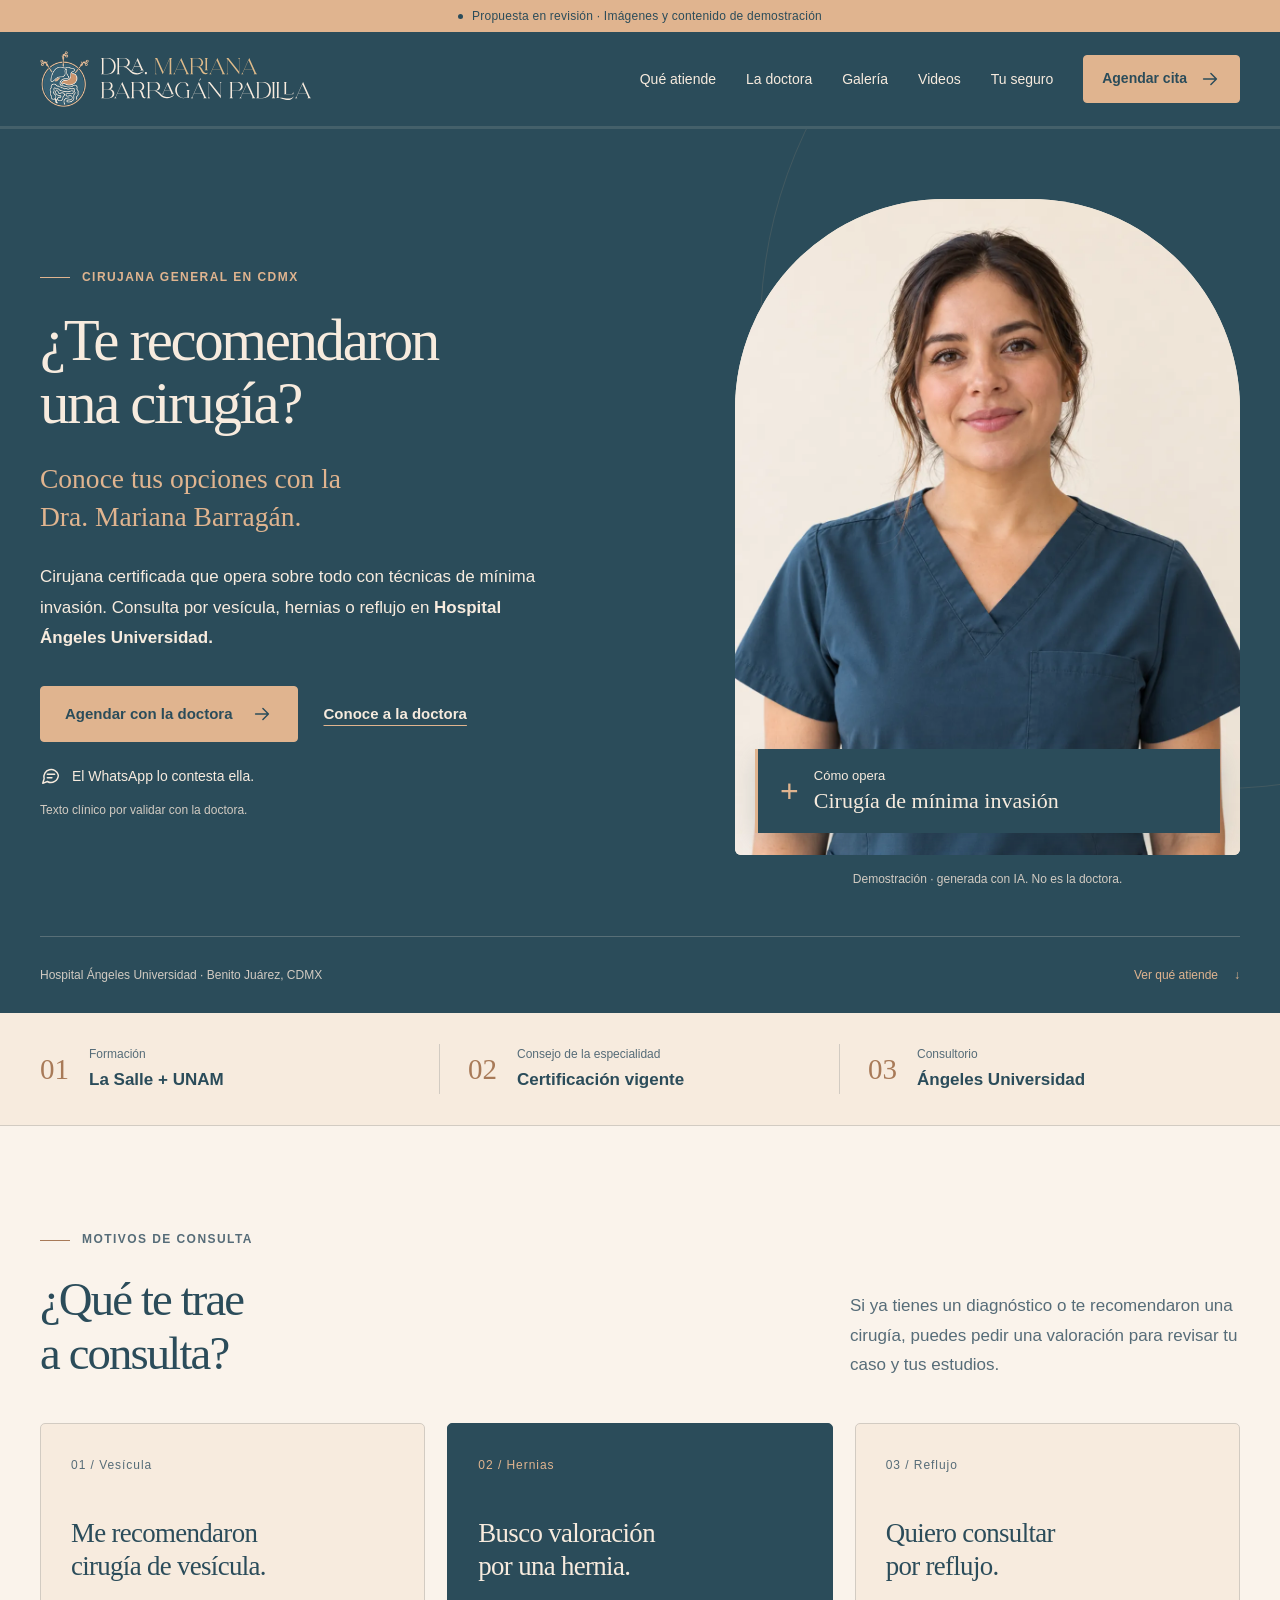
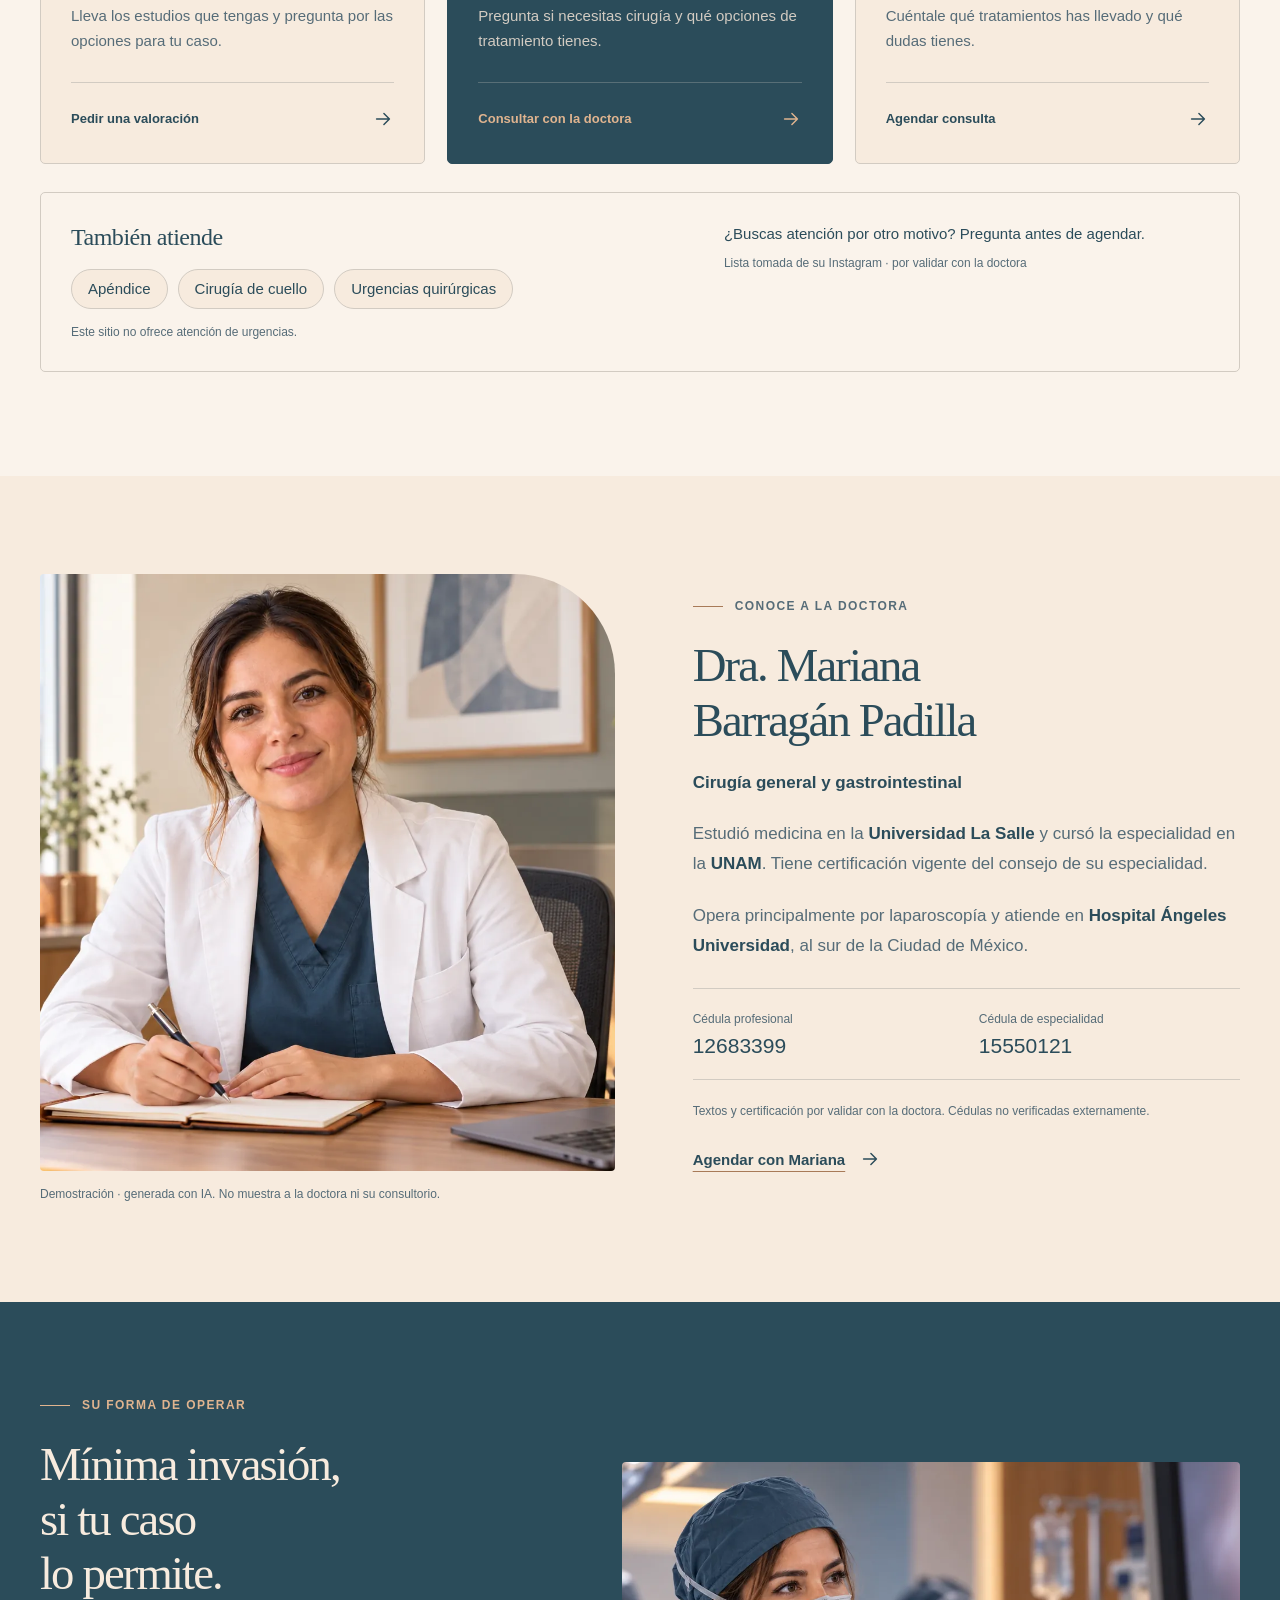
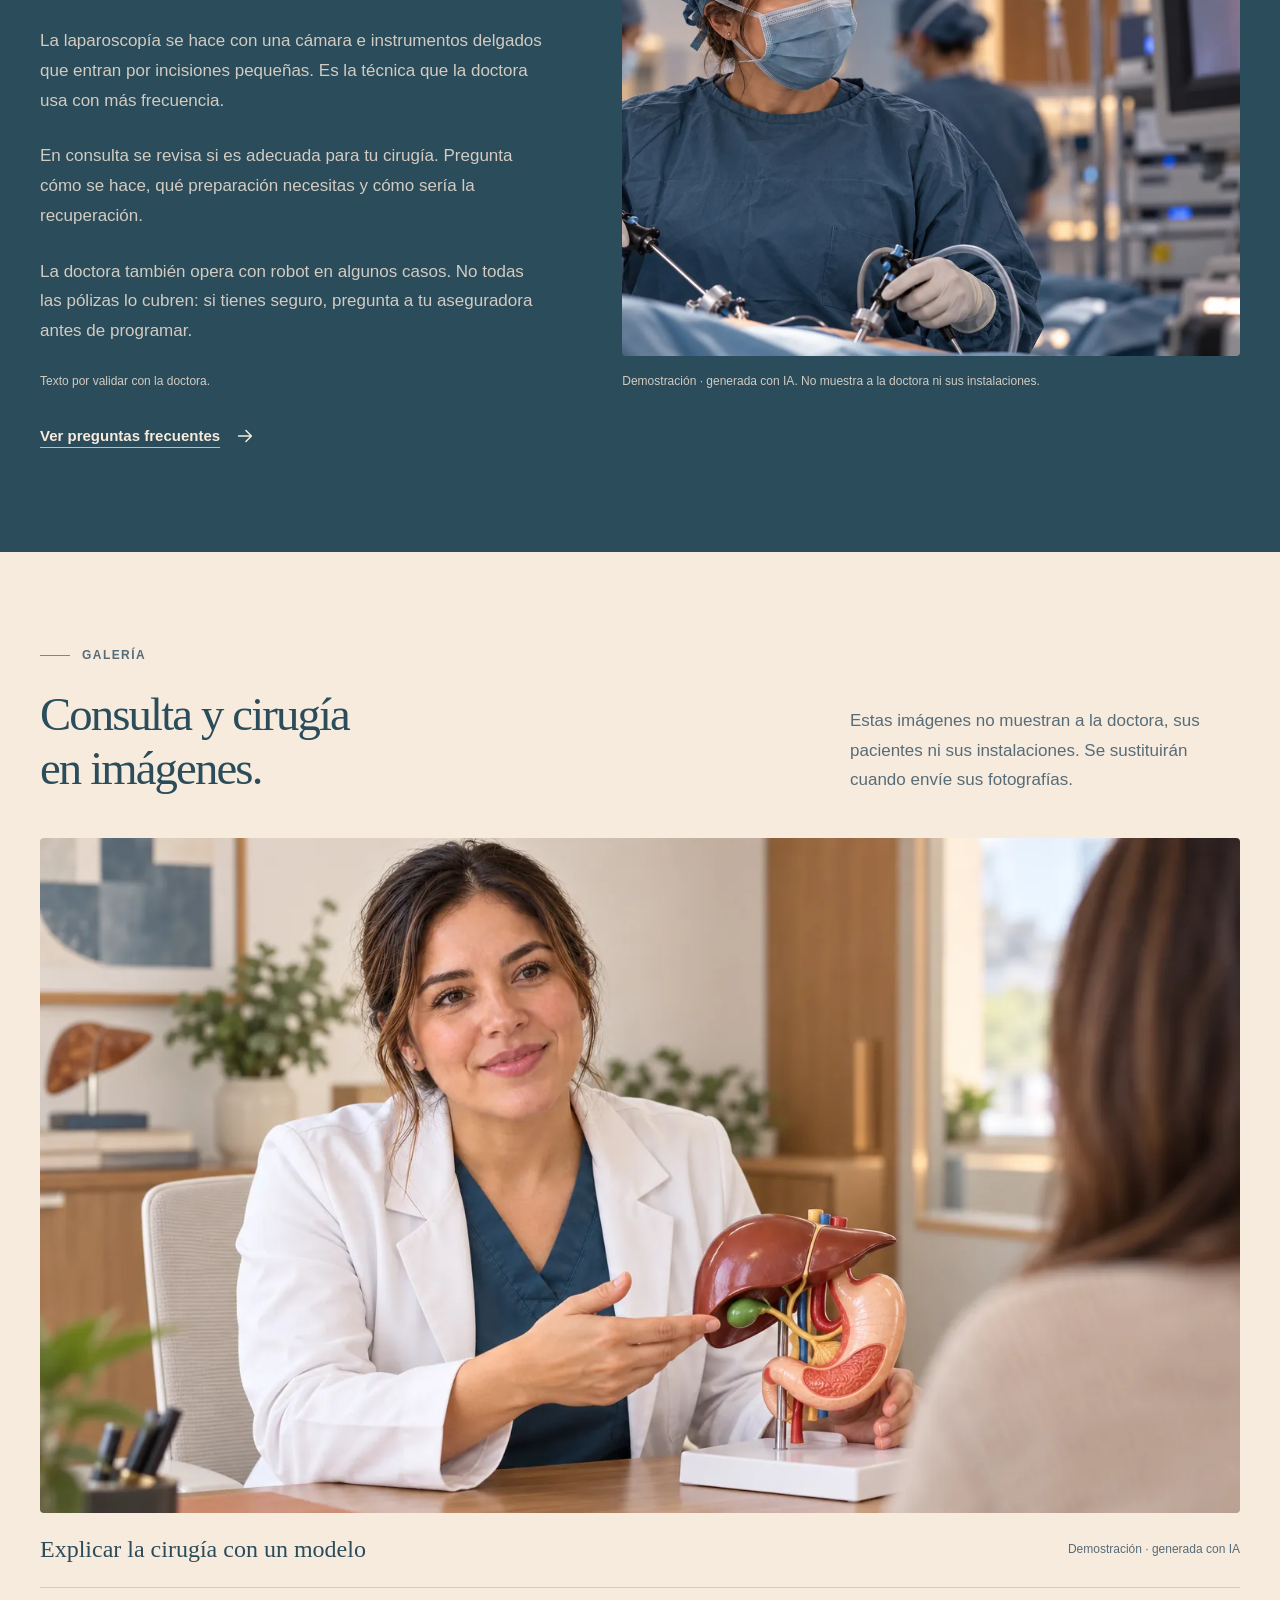
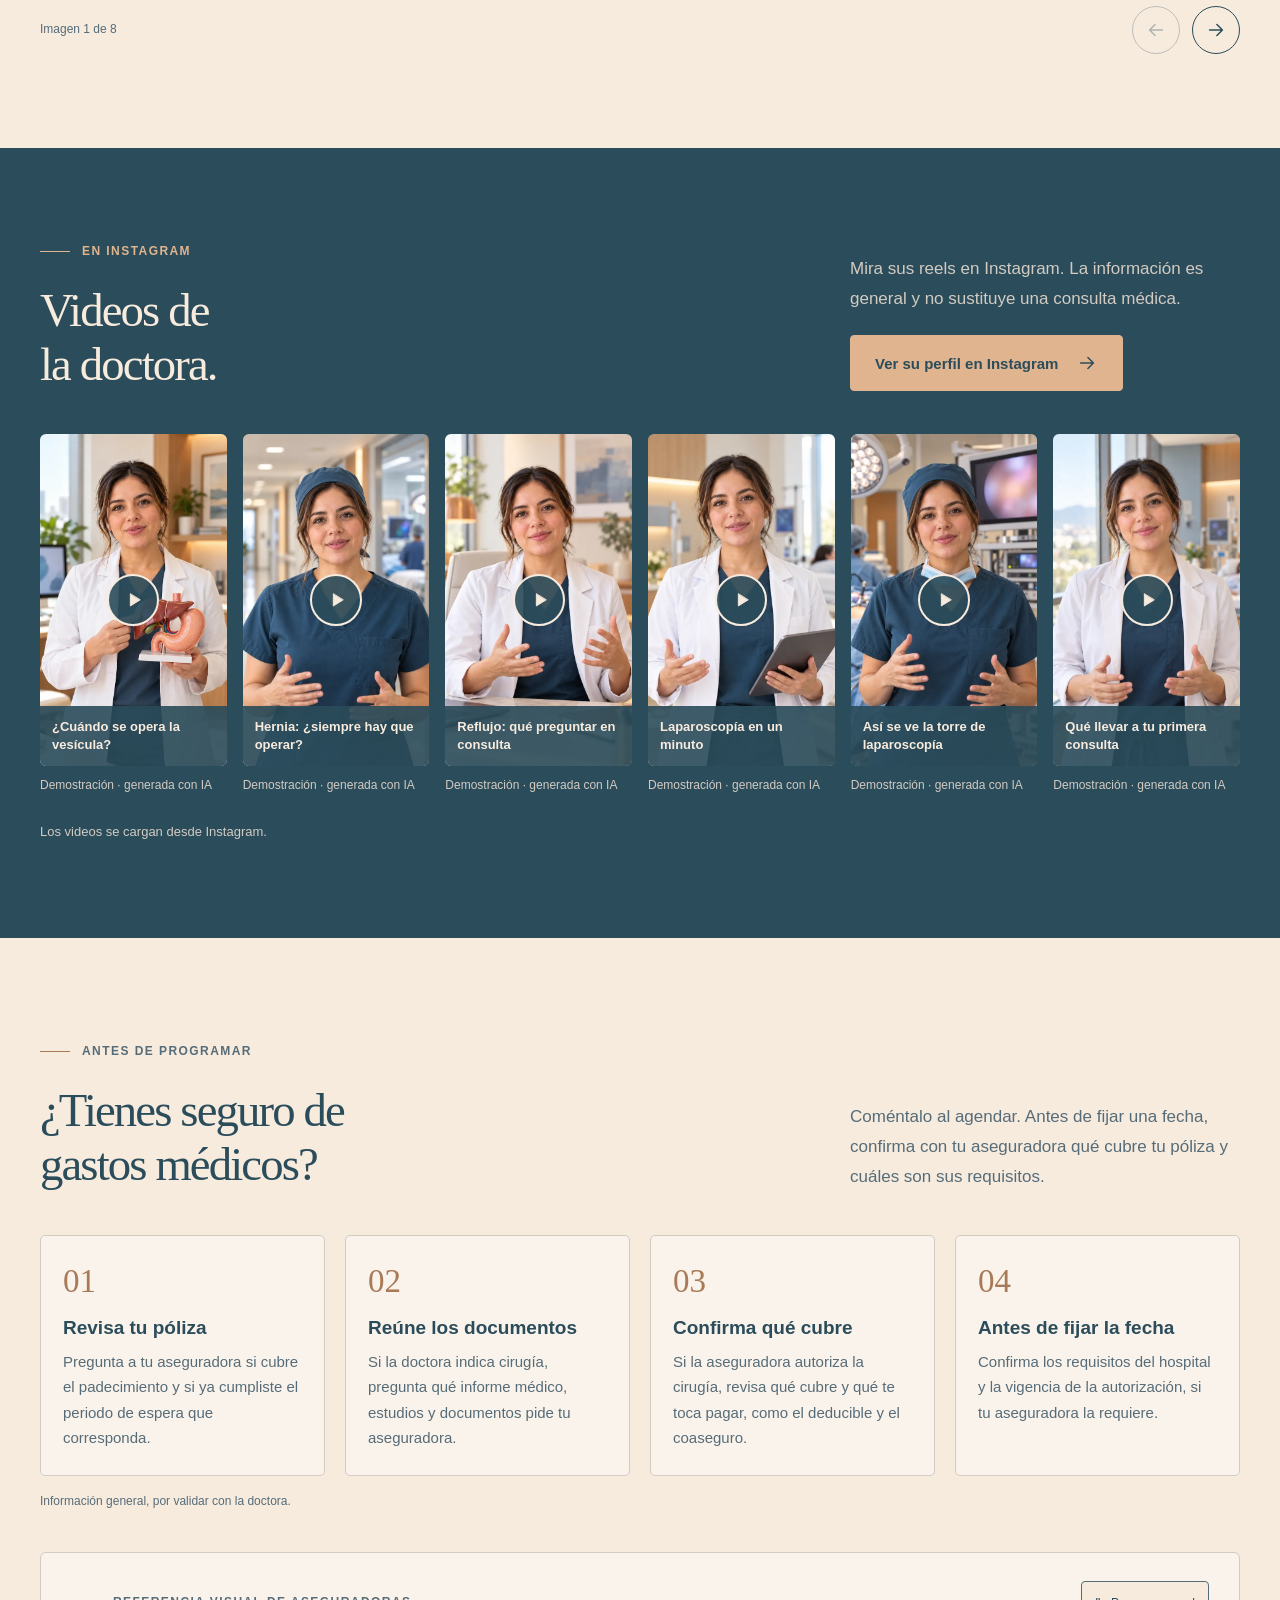
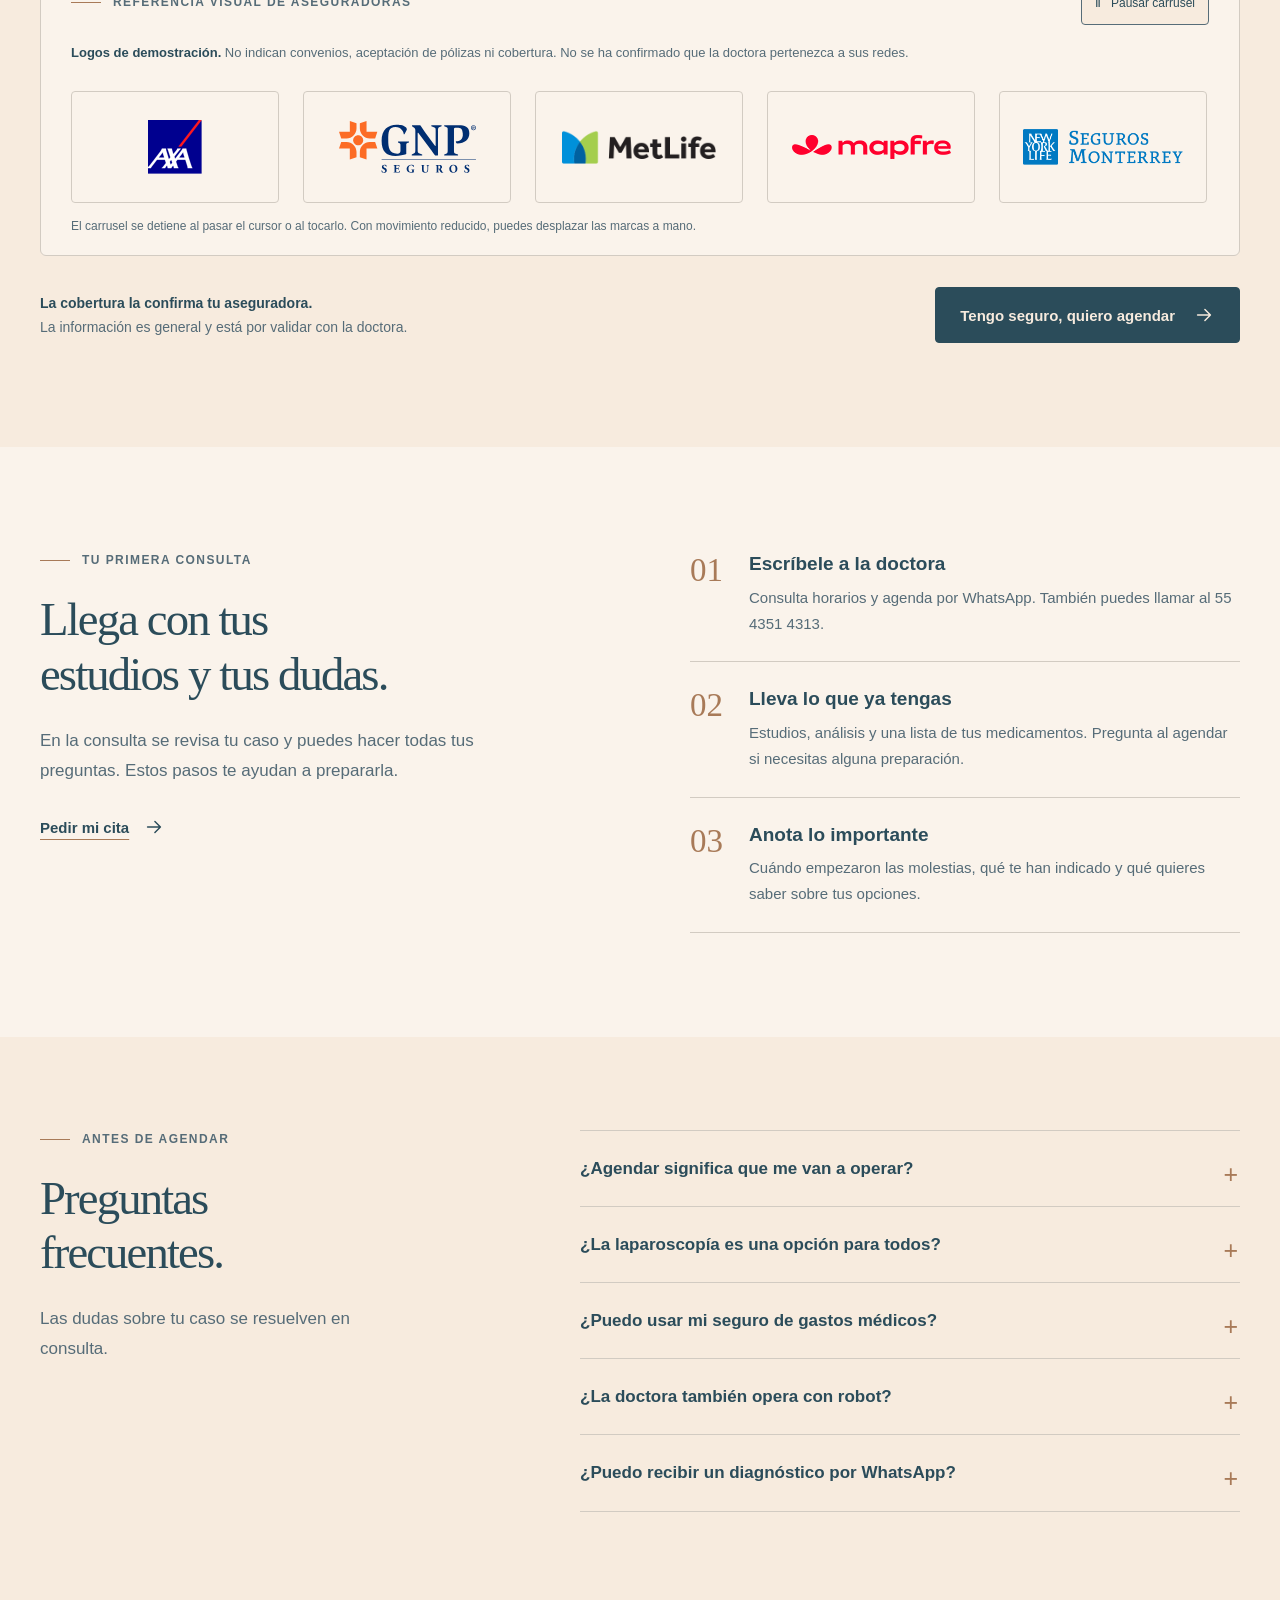
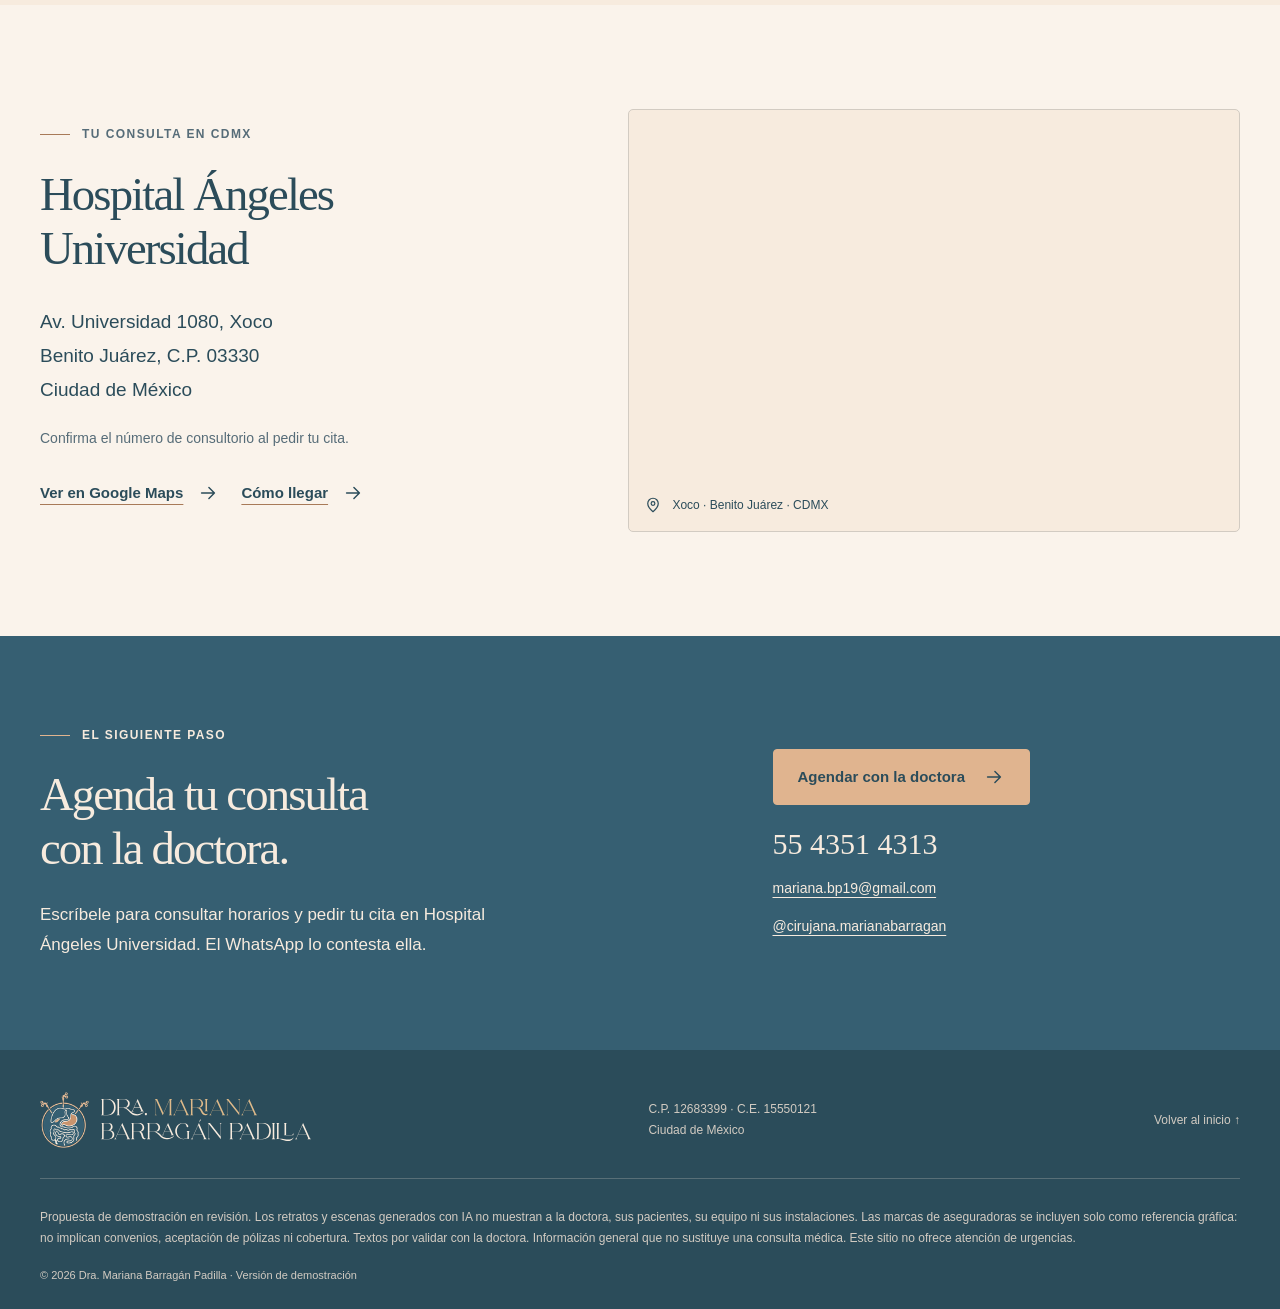
==== commit 95ef0313: "Publicar la página vigente del 16 de octubre en /alternativa/ Paleta de la propuesta 2, logo 46, «Ta" ====
--- a/alternativa/index.html
+++ b/alternativa/index.html
@@ -4,10 +4,11 @@
   <meta charset="utf-8">
   <meta name="viewport" content="width=device-width, initial-scale=1">
   <meta name="robots" content="noindex,nofollow">
-  <meta name="description" content="Propuesta alternativa de la Dra. Mariana Barragán: cirugía general, enfoque en mínima invasión y consulta en Hospital Ángeles Universidad, CDMX. Contenido demostrativo.">
-  <meta name="theme-color" content="#14273d">
-  <title>Dra. Mariana Barragán | Alternativa visual de mínima invasión</title>
-  <link rel="icon" href="assets/identidad/favicon.svg" type="image/svg+xml">
+  <meta name="description" content="Propuesta de la Dra. Mariana Barragán, cirujana general en CDMX. Opera principalmente por laparoscopía y da consulta en Hospital Ángeles Universidad. Contenido demostrativo.">
+  <meta name="theme-color" content="#2b4c5a">
+  <title>Dra. Mariana Barragán | Cirugía de mínima invasión</title>
+  <link rel="icon" href="assets/identidad/favicon-64.png" type="image/png" sizes="64x64">
+  <link rel="apple-touch-icon" href="assets/identidad/apple-touch-icon-180.png" sizes="180x180">
   <link rel="stylesheet" href="style.css">
   <script src="app.js" defer></script>
 </head>
@@ -19,19 +20,20 @@
     <symbol id="i-pin" viewBox="0 0 24 24"><path d="M19 10c0 5-7 11-7 11S5 15 5 10a7 7 0 1 1 14 0Z"/><circle cx="12" cy="10" r="2.5"/></symbol>
     <symbol id="i-chat" viewBox="0 0 24 24"><path d="M20 11a8 8 0 0 1-12 7l-5 2 1.5-5A8 8 0 1 1 20 11Z"/><path d="M8 10h8m-8 4h5"/></symbol>
     <symbol id="i-phone" viewBox="0 0 24 24"><path d="m5 3 4 1 1 5-3 2c1 3 3 5 6 6l2-3 5 1 1 4c-1 3-5 3-8 2C7 19 3 15 2 9c-1-3 0-5 3-6Z"/></symbol>
+    <symbol id="i-play" viewBox="0 0 24 24"><path d="M8 5.5v13l10.5-6.5Z"/></symbol>
     <symbol id="i-cross" viewBox="0 0 24 24"><path d="M9 3h6v6h6v6h-6v6H9v-6H3V9h6Z"/></symbol>
   </svg>
 
-  <div class="demo-bar"><span class="demo-dot" aria-hidden="true"></span> Alternativa de diseño · Imágenes y contenido de demostración</div>
+  <div class="demo-bar"><span class="demo-dot" aria-hidden="true"></span> Propuesta en revisión · Imágenes y contenido de demostración</div>
   <header class="site-header">
     <div class="container navigation">
       <a class="brand" href="#inicio" aria-label="Dra. Mariana Barragán Padilla, inicio">
-        <img class="brand-isotipo" src="assets/identidad/isotipo-negativo.svg" alt="" width="48" height="55">
+        <img class="brand-logo" src="assets/identidad/logo-46-oscuro-96.png" srcset="assets/identidad/logo-46-oscuro-96.png 85w, assets/identidad/logo-46-oscuro-192.png 169w" sizes="(max-width: 700px) 39px, 50px" alt="" width="49" height="56">
         <img class="brand-nombre" src="assets/identidad/nombre-negativo.svg" alt="Dra. Mariana Barragán Padilla" width="210" height="42">
       </a>
       <button class="menu-toggle" aria-controls="menu" aria-expanded="false" hidden>Menú <span aria-hidden="true">☰</span></button>
       <nav class="nav-links" id="menu" aria-label="Navegación principal">
-        <a href="#atencion">Qué atiende</a><a href="#perfil">La doctora</a><a href="#seguro">Tu seguro</a><a href="#galeria">Galería</a>
+        <a href="#atencion">Qué atiende</a><a href="#perfil">La doctora</a><a href="#galeria">Galería</a><a href="#videos">Videos</a><a href="#seguro">Tu seguro</a>
         <a class="button button-small" href="https://api.whatsapp.com/send?phone=5215543514313&amp;text=Hola!%20Vi%20tu%20p%C3%A1gina%20y%20me%20gustar%C3%ADa%20agendar%20una%20consulta" target="_blank" rel="noopener noreferrer">Agendar cita <svg class="icon" aria-hidden="true"><use href="#i-arrow"/></svg></a>
       </nav>
     </div>
@@ -46,7 +48,7 @@
           <p class="eyebrow"><span class="short-line" aria-hidden="true"></span> Cirujana general en CDMX</p>
           <h1 id="hero-title">¿Te recomendaron<br>una cirugía?</h1>
           <p class="hero-promise">Conoce tus opciones con la<br class="desktop-break"> Dra. Mariana Barragán.</p>
-          <p class="hero-lead">Cirujana certificada con enfoque en mínima invasión. Consulta por vesícula, hernias o reflujo en <strong>Hospital Ángeles Universidad.</strong></p>
+          <p class="hero-lead">Cirujana certificada que opera sobre todo con técnicas de mínima invasión. Consulta por vesícula, hernias o reflujo en <strong>Hospital Ángeles Universidad.</strong></p>
           <div class="actions">
             <a class="button" href="https://api.whatsapp.com/send?phone=5215543514313&amp;text=Hola!%20Vi%20tu%20p%C3%A1gina%20y%20me%20gustar%C3%ADa%20agendar%20una%20consulta" target="_blank" rel="noopener noreferrer">Agendar con la doctora <svg class="icon" aria-hidden="true"><use href="#i-arrow"/></svg></a>
             <a class="text-link light-link" href="#perfil">Conoce a la doctora</a>
@@ -55,39 +57,42 @@
           <p class="draft-note">Texto clínico por validar con la doctora.</p>
         </div>
         <figure class="hero-portrait" data-reveal>
-          <div class="portrait-frame"><img src="assets/imagenes/retrato-demo.webp" alt="Retrato de demostración de una médica ficticia generado con IA; no es la doctora" width="1086" height="1448" fetchpriority="high">
-            <div class="portrait-tag"><span class="tag-mark" aria-hidden="true">+</span><div>Su enfoque<small>Cirugía de mínima invasión</small></div></div>
+          <div class="portrait-frame"><img src="assets/imagenes/R01-retrato-principal.webp" alt="Retrato de demostración de una médica ficticia con uniforme quirúrgico azul, generado con IA; no es la doctora" width="1086" height="1448" fetchpriority="high">
+            <div class="portrait-tag"><span class="tag-mark" aria-hidden="true">+</span><div>Cómo opera<small>Cirugía de mínima invasión</small></div></div>
           </div>
           <figcaption>Demostración · generada con IA. No es la doctora.</figcaption>
         </figure>
       </div>
-      <div class="hero-bottom container"><span>Hospital Ángeles Universidad · Benito Juárez, CDMX</span><a href="#atencion">Explora la atención <span aria-hidden="true">↓</span></a></div>
+      <div class="hero-bottom container"><span>Hospital Ángeles Universidad · Benito Juárez, CDMX</span><a href="#atencion">Ver qué atiende <span aria-hidden="true">↓</span></a></div>
     </section>
 
     <section class="trust-strip" aria-label="Respaldo profesional">
       <div class="container trust-grid">
         <div><span class="trust-symbol" aria-hidden="true">01</span><p><small>Formación</small><strong>La Salle + UNAM</strong></p></div>
-        <div><span class="trust-symbol" aria-hidden="true">02</span><p><small>Respaldo profesional</small><strong>Certificación vigente</strong></p></div>
+        <div><span class="trust-symbol" aria-hidden="true">02</span><p><small>Consejo de la especialidad</small><strong>Certificación vigente</strong></p></div>
         <div><span class="trust-symbol" aria-hidden="true">03</span><p><small>Consultorio</small><strong>Ángeles Universidad</strong></p></div>
       </div>
     </section>
 
     <section class="section container" id="atencion" aria-labelledby="atencion-title">
-      <div class="section-heading" data-reveal><div><p class="eyebrow">Motivos de consulta</p><h2 id="atencion-title">Empieza por<br>lo que te preocupa.</h2></div><p>Si ya tienes un diagnóstico o te recomendaron una cirugía, puedes pedir una valoración para revisar tu caso y tus estudios.</p></div>
+      <div class="section-heading" data-reveal><div><p class="eyebrow">Motivos de consulta</p><h2 id="atencion-title">¿Qué te trae<br>a consulta?</h2></div><p>Si ya tienes un diagnóstico o te recomendaron una cirugía, puedes pedir una valoración para revisar tu caso y tus estudios.</p></div>
       <div class="care-grid">
         <article class="care-card" data-reveal><span class="care-number">01 / Vesícula</span><h3>Me recomendaron<br>cirugía de vesícula.</h3><p>Lleva los estudios que tengas y pregunta por las opciones para tu caso.</p><a class="card-link" href="#contacto">Pedir una valoración <svg class="icon" aria-hidden="true"><use href="#i-arrow"/></svg></a></article>
-        <article class="care-card featured" data-reveal><span class="care-number">02 / Hernias</span><h3>Busco valoración<br>por una hernia.</h3><p>Consulta si necesitas cirugía y cómo se elegiría el tratamiento.</p><a class="card-link" href="#contacto">Consultar con la doctora <svg class="icon" aria-hidden="true"><use href="#i-arrow"/></svg></a></article>
-        <article class="care-card" data-reveal><span class="care-number">03 / Reflujo</span><h3>Quiero consultar<br>por reflujo.</h3><p>Cuenta qué tratamiento has recibido y qué dudas tienes sobre tus opciones.</p><a class="card-link" href="#contacto">Agendar consulta <svg class="icon" aria-hidden="true"><use href="#i-arrow"/></svg></a></article>
+        <article class="care-card featured" data-reveal><span class="care-number">02 / Hernias</span><h3>Busco valoración<br>por una hernia.</h3><p>Pregunta si necesitas cirugía y qué opciones de tratamiento tienes.</p><a class="card-link" href="#contacto">Consultar con la doctora <svg class="icon" aria-hidden="true"><use href="#i-arrow"/></svg></a></article>
+        <article class="care-card" data-reveal><span class="care-number">03 / Reflujo</span><h3>Quiero consultar<br>por reflujo.</h3><p>Cuéntale qué tratamientos has llevado y qué dudas tienes.</p><a class="card-link" href="#contacto">Agendar consulta <svg class="icon" aria-hidden="true"><use href="#i-arrow"/></svg></a></article>
       </div>
-      <div class="catalog-note"><p><strong>También publica atención de:</strong> apéndice, cirugía de cuello y urgencias quirúrgicas.</p><p class="draft-note">Lista tomada de su Instagram, por validar con la doctora. Este sitio no ofrece atención de urgencias.</p></div>
+      <div class="catalog-note" data-reveal>
+        <div class="catalog-main"><h3>También atiende</h3><ul class="catalog-list"><li>Apéndice</li><li>Cirugía de cuello</li><li>Urgencias quirúrgicas</li></ul><p class="draft-note">Este sitio no ofrece atención de urgencias.</p></div>
+        <div class="catalog-aside"><p>¿Buscas atención por otro motivo? Pregunta antes de agendar.</p><p class="draft-note">Lista tomada de su Instagram · por validar con la doctora</p></div>
+      </div>
     </section>
 
     <section class="profile-section" id="perfil" aria-labelledby="perfil-title">
       <div class="container profile-grid">
-        <figure class="consultation-photo" data-reveal><img src="assets/imagenes/consulta-demo.webp" alt="Escena de consulta de demostración generada con IA, con personas e instalaciones ficticias" width="1536" height="1024" loading="lazy"><figcaption>Demostración · generada con IA. No muestra a la doctora ni su consultorio.</figcaption></figure>
+        <figure class="consultation-photo" data-reveal><img src="assets/imagenes/R04-escritorio-escuchando.webp" alt="Médica ficticia con bata blanca, sentada en un escritorio de consultorio y escuchando con una sonrisa; imagen generada con IA, no es la doctora" width="1536" height="1024" loading="lazy"><figcaption>Demostración · generada con IA. No muestra a la doctora ni su consultorio.</figcaption></figure>
         <div class="profile-copy" data-reveal>
           <p class="eyebrow">Conoce a la doctora</p><h2 id="perfil-title">Dra. Mariana<br>Barragán Padilla</h2><p class="profile-specialty">Cirugía general y gastrointestinal</p>
-          <p>Estudió medicina en <strong>Universidad La Salle</strong> y cursó la especialidad en la <strong>UNAM</strong>. Cuenta con certificación vigente del consejo de su especialidad.</p>
+          <p>Estudió medicina en la <strong>Universidad La Salle</strong> y cursó la especialidad en la <strong>UNAM</strong>. Tiene certificación vigente del consejo de su especialidad.</p>
           <p>Opera principalmente por laparoscopía y atiende en <strong>Hospital Ángeles Universidad</strong>, al sur de la Ciudad de México.</p>
           <div class="credentials"><div><small>Cédula profesional</small><strong>12683399</strong></div><div><small>Cédula de especialidad</small><strong>15550121</strong></div></div>
           <p class="draft-note">Textos y certificación por validar con la doctora. Cédulas no verificadas externamente.</p>
@@ -98,52 +103,95 @@
 
     <section class="technique" id="minima-invasion" aria-labelledby="tecnica-title">
       <div class="container technique-grid">
-        <div class="technique-copy" data-reveal><p class="eyebrow">Su forma de operar</p><h2 id="tecnica-title">Mínima invasión.<br>Una técnica para<br>valorar en tu caso.</h2><p>En la laparoscopía se utilizan una cámara e instrumentos delgados a través de pequeñas incisiones. Es la técnica con la que la doctora opera principalmente.</p><p>La valoración determina si es adecuada para tu cirugía. Puedes preguntar cómo se realiza, qué preparación necesitas y cómo sería la recuperación.</p><p class="draft-note">Texto por validar con la doctora.</p><a class="text-link light-link" href="#preguntas">Resuelve las dudas frecuentes <svg class="icon" aria-hidden="true"><use href="#i-arrow"/></svg></a></div>
-        <figure class="operating-photo" data-reveal><img src="assets/imagenes/quirofano-demo.webp" alt="Quirófano vacío de demostración con equipo laparoscópico, generado con IA; no son sus instalaciones" width="1672" height="941" loading="lazy"><figcaption>Demostración · generada con IA. No son sus instalaciones.</figcaption></figure>
+        <div class="technique-copy" data-reveal><p class="eyebrow">Su forma de operar</p><h2 id="tecnica-title">Mínima invasión,<br>si tu caso<br>lo permite.</h2><p>La laparoscopía se hace con una cámara e instrumentos delgados que entran por incisiones pequeñas. Es la técnica que la doctora usa con más frecuencia.</p><p>En consulta se revisa si es adecuada para tu cirugía. Pregunta cómo se hace, qué preparación necesitas y cómo sería la recuperación.</p><p>La doctora también opera con robot en algunos casos. No todas las pólizas lo cubren: si tienes seguro, pregunta a tu aseguradora antes de programar.</p><p class="draft-note">Texto por validar con la doctora.</p><a class="text-link light-link" href="#preguntas">Ver preguntas frecuentes <svg class="icon" aria-hidden="true"><use href="#i-arrow"/></svg></a></div>
+        <figure class="operating-photo" data-reveal><img src="assets/imagenes/Q01-quirofano-torre-laparoscopia.webp" alt="Médica ficticia con gorro y cubrebocas en un quirófano, frente al monitor de la torre de laparoscopía; imagen generada con IA, no es la doctora ni sus instalaciones" width="1600" height="900" loading="lazy"><figcaption>Demostración · generada con IA. No muestra a la doctora ni sus instalaciones.</figcaption></figure>
+      </div>
+    </section>
+
+    <section class="gallery-section" id="galeria" aria-labelledby="galeria-title">
+      <div class="container"><div class="section-heading" data-reveal><div><p class="eyebrow">Galería</p><h2 id="galeria-title">Consulta y cirugía<br>en imágenes.</h2></div><p>Estas imágenes no muestran a la doctora, sus pacientes ni sus instalaciones. Se sustituirán cuando envíe sus fotografías.</p></div>
+        <div class="gallery" data-gallery>
+          <div class="gallery-stage" aria-label="Galería de imágenes de demostración">
+            <figure class="gallery-slide"><a href="assets/imagenes/C01-explicando-con-modelo.webp"><img src="assets/imagenes/C01-explicando-con-modelo.webp" alt="Médica ficticia con bata blanca que explica con un modelo anatómico de hígado, vesícula y estómago a una paciente de espaldas; imagen generada con IA, no es la doctora" width="1536" height="1024" loading="lazy"></a><figcaption><strong>Explicar la cirugía con un modelo</strong><span>Demostración · generada con IA</span></figcaption></figure>
+            <figure class="gallery-slide"><a href="assets/imagenes/Q04-manos-instrumental.webp"><img src="assets/imagenes/Q04-manos-instrumental.webp" alt="Médica ficticia con gorro y cubrebocas que sostiene dos instrumentos delgados de laparoscopía; imagen generada con IA, no es la doctora" width="1536" height="1024" loading="lazy"></a><figcaption><strong>Instrumental de laparoscopía</strong><span>Demostración · generada con IA</span></figcaption></figure>
+            <figure class="gallery-slide"><a href="assets/imagenes/Q02-lavado-quirurgico.webp"><img src="assets/imagenes/Q02-lavado-quirurgico.webp" alt="Médica ficticia con gorro y cubrebocas que se lava las manos y los antebrazos en la tarja de un quirófano; imagen generada con IA, no es la doctora" width="1536" height="1024" loading="lazy"></a><figcaption><strong>Lavado quirúrgico antes de operar</strong><span>Demostración · generada con IA</span></figcaption></figure>
+            <figure class="gallery-slide"><a href="assets/imagenes/C02-revisando-estudios.webp"><img src="assets/imagenes/C02-revisando-estudios.webp" alt="Médica ficticia con bata blanca que señala unas imágenes de estudio en un monitor a una paciente de espaldas; imagen generada con IA, no es la doctora" width="1536" height="1024" loading="lazy"></a><figcaption><strong>Revisar los estudios en consulta</strong><span>Demostración · generada con IA</span></figcaption></figure>
+            <figure class="gallery-slide"><a href="assets/imagenes/H01-visita-paciente-hospitalizado.webp"><img src="assets/imagenes/H01-visita-paciente-hospitalizado.webp" alt="Médica ficticia con bata blanca junto a la cama de un paciente en un cuarto de hospital; imagen generada con IA, no es la doctora" width="1536" height="1024" loading="lazy"></a><figcaption><strong>Visita a un paciente hospitalizado</strong><span>Demostración · generada con IA</span></figcaption></figure>
+            <figure class="gallery-slide"><a href="assets/imagenes/Q05-equipo-quirurgico.webp"><img src="assets/imagenes/Q05-equipo-quirurgico.webp" alt="Equipo quirúrgico ficticio durante una laparoscopía, con instrumentos delgados y monitores al fondo; imagen generada con IA, no es la doctora ni su equipo" width="1600" height="900" loading="lazy"></a><figcaption><strong>Equipo quirúrgico en quirófano</strong><span>Demostración · generada con IA</span></figcaption></figure>
+            <figure class="gallery-slide"><a href="assets/imagenes/R03-pasillo-hospital.webp"><img src="assets/imagenes/R03-pasillo-hospital.webp" alt="Médica ficticia con uniforme quirúrgico y estetoscopio que camina por un pasillo luminoso de hospital; imagen generada con IA, no es la doctora" width="1536" height="1024" loading="lazy"></a><figcaption><strong>En el pasillo del hospital</strong><span>Demostración · generada con IA</span></figcaption></figure>
+            <figure class="gallery-slide"><a href="assets/imagenes/E01-consultorio-vacio.webp"><img src="assets/imagenes/E01-consultorio-vacio.webp" alt="Consultorio vacío y ordenado con escritorio, dos sillas y camilla de exploración; imagen generada con IA, no es el consultorio de la doctora" width="1536" height="1024" loading="lazy"></a><figcaption><strong>Un consultorio de ejemplo</strong><span>Demostración · generada con IA</span></figcaption></figure>
+          </div>
+          <div class="gallery-controls" hidden><p class="gallery-count" aria-live="polite" aria-atomic="true">Imagen 1 de 8</p><div><button class="gallery-prev" type="button" aria-label="Imagen anterior"><svg class="icon" aria-hidden="true"><use href="#i-arrow"/></svg></button><button class="gallery-next" type="button" aria-label="Imagen siguiente"><svg class="icon" aria-hidden="true"><use href="#i-arrow"/></svg></button></div></div>
+        </div>
+      </div>
+    </section>
+
+    <section class="videos-section" id="videos" aria-labelledby="videos-title">
+      <div class="container">
+        <div class="section-heading" data-reveal><div><p class="eyebrow">En Instagram</p><h2 id="videos-title">Videos de<br>la doctora.</h2></div><div class="heading-side"><p>Mira sus reels en Instagram. La información es general y no sustituye una consulta médica.</p><a class="button" href="https://www.instagram.com/cirujana.marianabarragan/" target="_blank" rel="noopener noreferrer">Ver su perfil en Instagram <svg class="icon" aria-hidden="true"><use href="#i-arrow"/></svg></a></div></div>
+        <!--
+          Cómo agregar un reel (hay dos tipos de recuadro en esta misma lista, y los dos ocupan un lugar del mismo tamaño):
+
+          a) Reel real, con la incrustación oficial de Instagram. Copia el enlace del reel (https://www.instagram.com/reel/CÓDIGO/)
+             y pégalo dos veces en el bloque de abajo: en data-instgrm-permalink y en el href del enlace de respaldo.
+             Quita este comentario del bloque y pon el recuadro en lugar de una portada de demostración.
+             app.js carga el script oficial de Instagram una sola vez, cuando esta sección se acerca a la pantalla, y solo si hay un recuadro así.
+             No agregues data-instgrm-captioned: los reels van sin texto de acompañamiento.
+
+          <li class="video-tile video-embed">
+            <blockquote class="instagram-media" data-instgrm-permalink="https://www.instagram.com/reel/CÓDIGO/" data-instgrm-version="14">
+              <a href="https://www.instagram.com/reel/CÓDIGO/" target="_blank" rel="noopener noreferrer">Ver este reel en Instagram</a>
+            </blockquote>
+          </li>
+
+          b) Portada de demostración (las seis de abajo, V01 a V06): cambia el src por la portada nueva, que debe ir en assets/imagenes/
+             y estar anotada en IMAGENES.md, y el texto de la pregunta (video-caption). Conserva el pie «Demostración · generada con IA».
+
+          Cuadrícula: seis columnas desde 1100 px, tres entre 768 y 1099 px y fila deslizable en móvil. Un recuadro de tipo a) ocupa dos columnas
+             (class video-embed), porque la incrustación de Instagram necesita al menos 326 px de ancho.
+        -->
+        <ul class="video-grid" aria-label="Reels de Instagram">
+          <li class="video-tile"><figure class="video-cover"><a href="https://www.instagram.com/cirujana.marianabarragan/" target="_blank" rel="noopener noreferrer" aria-label="Ver los reels de la doctora en Instagram: ¿Cuándo se opera la vesícula?"><img src="assets/imagenes/V01-portada-reel-consultorio.webp" alt="Portada de demostración de un reel: médica ficticia con bata blanca que sostiene un modelo anatómico de hígado y estómago; imagen generada con IA, no es la doctora" width="607" height="1080" loading="lazy"><span class="video-play" aria-hidden="true"><svg class="icon"><use href="#i-play"/></svg></span><span class="video-caption">¿Cuándo se opera la vesícula?</span></a><figcaption>Demostración · generada con IA</figcaption></figure></li>
+          <li class="video-tile"><figure class="video-cover"><a href="https://www.instagram.com/cirujana.marianabarragan/" target="_blank" rel="noopener noreferrer" aria-label="Ver los reels de la doctora en Instagram: Hernia: ¿siempre hay que operar?"><img src="assets/imagenes/V02-portada-reel-pasillo.webp" alt="Portada de demostración de un reel: médica ficticia con uniforme y gorro quirúrgicos que habla a cámara en un pasillo de hospital; imagen generada con IA, no es la doctora" width="607" height="1080" loading="lazy"><span class="video-play" aria-hidden="true"><svg class="icon"><use href="#i-play"/></svg></span><span class="video-caption">Hernia: ¿siempre hay que operar?</span></a><figcaption>Demostración · generada con IA</figcaption></figure></li>
+          <li class="video-tile"><figure class="video-cover"><a href="https://www.instagram.com/cirujana.marianabarragan/" target="_blank" rel="noopener noreferrer" aria-label="Ver los reels de la doctora en Instagram: Reflujo: qué preguntar en consulta"><img src="assets/imagenes/V03-portada-reel-escritorio.webp" alt="Portada de demostración de un reel: médica ficticia con bata blanca que explica con las manos, sentada en un escritorio; imagen generada con IA, no es la doctora" width="608" height="1080" loading="lazy"><span class="video-play" aria-hidden="true"><svg class="icon"><use href="#i-play"/></svg></span><span class="video-caption">Reflujo: qué preguntar en consulta</span></a><figcaption>Demostración · generada con IA</figcaption></figure></li>
+          <li class="video-tile"><figure class="video-cover"><a href="https://www.instagram.com/cirujana.marianabarragan/" target="_blank" rel="noopener noreferrer" aria-label="Ver los reels de la doctora en Instagram: Laparoscopía en un minuto"><img src="assets/imagenes/V04-portada-reel-tableta.webp" alt="Portada de demostración de un reel: médica ficticia con bata blanca que sostiene una tableta y habla a cámara; imagen generada con IA, no es la doctora" width="608" height="1080" loading="lazy"><span class="video-play" aria-hidden="true"><svg class="icon"><use href="#i-play"/></svg></span><span class="video-caption">Laparoscopía en un minuto</span></a><figcaption>Demostración · generada con IA</figcaption></figure></li>
+          <li class="video-tile"><figure class="video-cover"><a href="https://www.instagram.com/cirujana.marianabarragan/" target="_blank" rel="noopener noreferrer" aria-label="Ver los reels de la doctora en Instagram: Así se ve la torre de laparoscopía"><img src="assets/imagenes/V05-portada-reel-torre.webp" alt="Portada de demostración de un reel: médica ficticia con uniforme quirúrgico y el cubrebocas bajado, frente a una torre de laparoscopía; imagen generada con IA, no es la doctora" width="608" height="1080" loading="lazy"><span class="video-play" aria-hidden="true"><svg class="icon"><use href="#i-play"/></svg></span><span class="video-caption">Así se ve la torre de laparoscopía</span></a><figcaption>Demostración · generada con IA</figcaption></figure></li>
+          <li class="video-tile"><figure class="video-cover"><a href="https://www.instagram.com/cirujana.marianabarragan/" target="_blank" rel="noopener noreferrer" aria-label="Ver los reels de la doctora en Instagram: Qué llevar a tu primera consulta"><img src="assets/imagenes/V06-portada-reel-ventana.webp" alt="Portada de demostración de un reel: médica ficticia con bata blanca junto a una ventana, que habla a cámara; imagen generada con IA, no es la doctora" width="608" height="1080" loading="lazy"><span class="video-play" aria-hidden="true"><svg class="icon"><use href="#i-play"/></svg></span><span class="video-caption">Qué llevar a tu primera consulta</span></a><figcaption>Demostración · generada con IA</figcaption></figure></li>
+        </ul>
+        <p class="videos-note">Los videos se cargan desde Instagram.</p>
       </div>
     </section>
 
     <section class="section insurance-section" id="seguro" aria-labelledby="seguro-title">
       <div class="container">
         <div class="section-heading" data-reveal><div><p class="eyebrow">Antes de programar</p><h2 id="seguro-title">¿Tienes seguro de<br>gastos médicos?</h2></div><p>Coméntalo al agendar. Antes de fijar una fecha, confirma con tu aseguradora qué cubre tu póliza y cuáles son sus requisitos.</p></div>
+        <ol class="insurance-steps"><li data-reveal><span aria-hidden="true">01</span><h3>Revisa tu póliza</h3><p>Pregunta a tu aseguradora si cubre el padecimiento y si ya cumpliste el periodo de espera que corresponda.</p></li><li data-reveal><span aria-hidden="true">02</span><h3>Reúne los documentos</h3><p>Si la doctora indica cirugía, pregunta qué informe médico, estudios y documentos pide tu aseguradora.</p></li><li data-reveal><span aria-hidden="true">03</span><h3>Confirma qué cubre</h3><p>Si la aseguradora autoriza la cirugía, revisa qué cubre y qué te toca pagar, como el deducible y el coaseguro.</p></li><li data-reveal><span aria-hidden="true">04</span><h3>Antes de fijar la fecha</h3><p>Confirma los requisitos del hospital y la vigencia de la autorización, si tu aseguradora la requiere.</p></li></ol>
+        <p class="draft-note insurance-steps-note">Información general, por validar con la doctora.</p>
         <div class="insurance-carousel" aria-describedby="aviso-aseguradoras" data-paused="true" data-reduced="false">
           <div class="insurance-topline"><span class="eyebrow">Referencia visual de aseguradoras</span><button class="motion-control" id="pausar-marcas" type="button" aria-pressed="false" aria-controls="marcas-viewport" hidden><span aria-hidden="true">Ⅱ</span> <span class="motion-label">Pausar carrusel</span></button></div>
           <p class="insurance-disclosure" id="aviso-aseguradoras"><strong>Logos de demostración.</strong> No indican convenios, aceptación de pólizas ni cobertura. No se ha confirmado que la doctora pertenezca a sus redes.</p>
           <div class="insurance-window" id="marcas-viewport" tabindex="0" aria-label="Referencias gráficas de aseguradoras">
             <div class="insurance-track"><ul class="insurance-group"><li><img class="logo-axa" src="assets/aseguradoras/axa.png" alt="AXA, referencia visual sin afiliación" width="54" height="54" loading="lazy"></li><li><img class="logo-gnp" src="assets/aseguradoras/gnp.svg" alt="GNP, referencia visual sin afiliación" width="179" height="68" loading="lazy"></li><li><img class="logo-metlife" src="assets/aseguradoras/metlife.png" alt="MetLife, referencia visual sin afiliación" width="354" height="80" loading="lazy"></li><li><img class="logo-mapfre" src="assets/aseguradoras/mapfre.png" alt="MAPFRE, referencia visual sin afiliación" width="159" height="24" loading="lazy"></li><li><img class="logo-monterrey" src="assets/aseguradoras/seguros-monterrey.png" alt="Seguros Monterrey New York Life, referencia visual sin afiliación" width="300" height="67" loading="lazy"></li></ul></div>
           </div>
-          <p class="carousel-help">El movimiento se detiene al interactuar. Con movimiento reducido, las marcas se pueden desplazar manualmente.</p>
+          <p class="carousel-help">El carrusel se detiene al pasar el cursor o al tocarlo. Con movimiento reducido, puedes desplazar las marcas a mano.</p>
         </div>
-        <div class="insurance-bottom"><p><strong>La cobertura la confirma tu aseguradora.</strong><br>La información es general y está por validar con la doctora.</p><a class="button button-navy" href="https://api.whatsapp.com/send?phone=5215543514313&amp;text=Hola!%20Vi%20tu%20p%C3%A1gina.%20Tengo%20seguro%20de%20gastos%20m%C3%A9dicos%20y%20quiero%20preguntar%20por%20una%20cirug%C3%ADa" target="_blank" rel="noopener noreferrer">Tengo seguro, quiero agendar <svg class="icon" aria-hidden="true"><use href="#i-arrow"/></svg></a></div>
-      </div>
-    </section>
-
-    <section class="gallery-section" id="galeria" aria-labelledby="galeria-title">
-      <div class="container"><div class="section-heading" data-reveal><div><p class="eyebrow">Una propuesta más visual</p><h2 id="galeria-title">Consulta y quirófano.</h2></div><p>Estas imágenes no muestran a la doctora, sus pacientes ni sus instalaciones. Se sustituirán cuando envíe sus fotografías.</p></div>
-        <div class="gallery" data-gallery>
-          <div class="gallery-stage" aria-label="Galería de demostración">
-            <figure class="gallery-slide"><a href="assets/imagenes/consulta-demo.webp"><img src="assets/imagenes/consulta-demo.webp" alt="Consulta de demostración generada con IA, no es la doctora ni su consultorio" width="1536" height="1024" loading="lazy"></a><figcaption><strong>Una conversación en consulta</strong><span>Demostración · generada con IA</span></figcaption></figure>
-            <figure class="gallery-slide"><a href="assets/imagenes/quirofano-demo.webp"><img src="assets/imagenes/quirofano-demo.webp" alt="Quirófano de demostración generado con IA, no son sus instalaciones" width="1672" height="941" loading="lazy"></a><figcaption><strong>Equipo de laparoscopía</strong><span>Demostración · generada con IA</span></figcaption></figure>
-            <figure class="gallery-slide"><a href="assets/imagenes/retrato-demo.webp"><img class="gallery-portrait" src="assets/imagenes/retrato-demo.webp" alt="Retrato de demostración generado con IA, no es la doctora" width="1086" height="1448" loading="lazy"></a><figcaption><strong>Retrato de demostración</strong><span>Demostración · generada con IA</span></figcaption></figure>
-          </div>
-          <div class="gallery-controls" hidden><p class="gallery-count" aria-live="polite" aria-atomic="true">Imagen 1 de 3</p><div><button class="gallery-prev" type="button" aria-label="Imagen anterior"><svg class="icon" aria-hidden="true"><use href="#i-arrow"/></svg></button><button class="gallery-next" type="button" aria-label="Imagen siguiente"><svg class="icon" aria-hidden="true"><use href="#i-arrow"/></svg></button></div></div>
-        </div>
+        <div class="insurance-bottom"><p><strong>La cobertura la confirma tu aseguradora.</strong><br>La información es general y está por validar con la doctora.</p><a class="button button-pizarra" href="https://api.whatsapp.com/send?phone=5215543514313&amp;text=Hola!%20Vi%20tu%20p%C3%A1gina.%20Tengo%20seguro%20de%20gastos%20m%C3%A9dicos%20y%20quiero%20preguntar%20por%20una%20cirug%C3%ADa" target="_blank" rel="noopener noreferrer">Tengo seguro, quiero agendar <svg class="icon" aria-hidden="true"><use href="#i-arrow"/></svg></a></div>
       </div>
     </section>
 
     <section class="section container consultation-steps" aria-labelledby="consulta-title">
-      <div data-reveal><p class="eyebrow">Tu primera consulta</p><h2 id="consulta-title">No necesitas llegar<br>con todas las respuestas.</h2><p>La consulta es el espacio para revisar tu caso y preguntar. Estos tres pasos te ayudan a preparar tu visita.</p><a class="text-link" href="https://api.whatsapp.com/send?phone=5215543514313&amp;text=Hola!%20Vi%20tu%20p%C3%A1gina%20y%20me%20gustar%C3%ADa%20agendar%20una%20consulta" target="_blank" rel="noopener noreferrer">Pedir mi cita <svg class="icon" aria-hidden="true"><use href="#i-arrow"/></svg></a></div>
-      <ol class="steps-list"><li data-reveal><span aria-hidden="true">01</span><div><h3>Escríbele a la doctora</h3><p>Consulta horarios y agenda por WhatsApp. También puedes llamar al 55 4351 4313.</p></div></li><li data-reveal><span aria-hidden="true">02</span><div><h3>Lleva lo que ya tengas</h3><p>Estudios, análisis y una lista de tus medicamentos. Pregunta al agendar si necesitas alguna preparación.</p></div></li><li data-reveal><span aria-hidden="true">03</span><div><h3>Anota tus dudas</h3><p>Cuándo empezaron las molestias, qué te han indicado y qué quieres saber sobre tus opciones.</p></div></li></ol>
+      <div data-reveal><p class="eyebrow">Tu primera consulta</p><h2 id="consulta-title">Llega con tus<br>estudios y tus dudas.</h2><p>En la consulta se revisa tu caso y puedes hacer todas tus preguntas. Estos pasos te ayudan a prepararla.</p><a class="text-link" href="https://api.whatsapp.com/send?phone=5215543514313&amp;text=Hola!%20Vi%20tu%20p%C3%A1gina%20y%20me%20gustar%C3%ADa%20agendar%20una%20consulta" target="_blank" rel="noopener noreferrer">Pedir mi cita <svg class="icon" aria-hidden="true"><use href="#i-arrow"/></svg></a></div>
+      <ol class="steps-list"><li data-reveal><span aria-hidden="true">01</span><div><h3>Escríbele a la doctora</h3><p>Consulta horarios y agenda por WhatsApp. También puedes llamar al 55 4351 4313.</p></div></li><li data-reveal><span aria-hidden="true">02</span><div><h3>Lleva lo que ya tengas</h3><p>Estudios, análisis y una lista de tus medicamentos. Pregunta al agendar si necesitas alguna preparación.</p></div></li><li data-reveal><span aria-hidden="true">03</span><div><h3>Anota lo importante</h3><p>Cuándo empezaron las molestias, qué te han indicado y qué quieres saber sobre tus opciones.</p></div></li></ol>
     </section>
 
-    <section class="faq-section" id="preguntas" aria-labelledby="faq-title"><div class="container faq-grid"><div data-reveal><p class="eyebrow">Antes de agendar</p><h2 id="faq-title">Preguntas que<br>sí importan.</h2><p>Si tu duda es sobre tu caso, hace falta una valoración médica.</p></div><div class="questions"><details><summary>¿Agendar significa que me van a operar?</summary><p>No. La consulta sirve para revisar el diagnóstico y los estudios antes de decidir el tratamiento.</p></details><details><summary>¿La laparoscopía es una opción para todos?</summary><p>No todos los casos son candidatos. La doctora valora en consulta qué técnica es adecuada para tu caso. Texto por validar con la doctora.</p></details><details><summary>¿Puedo usar mi seguro de gastos médicos?</summary><p>Menciona tu aseguradora al agendar y confirma con ella las condiciones de tu póliza. Los logos de esta propuesta no son una lista de seguros aceptados ni garantizan cobertura.</p></details><details><summary>¿La doctora también opera con robot?</summary><p>Sí, en algunos casos. Si tienes seguro, confirma con tu aseguradora si tu póliza cubre esta técnica antes de programar. Texto por validar con la doctora.</p></details><details><summary>¿Puedo recibir un diagnóstico por WhatsApp?</summary><p>No. WhatsApp es para pedir una cita. La información de este sitio no sustituye una consulta médica. Este sitio no ofrece atención de urgencias.</p></details></div></div></section>
+    <section class="faq-section" id="preguntas" aria-labelledby="faq-title"><div class="container faq-grid"><div data-reveal><p class="eyebrow">Antes de agendar</p><h2 id="faq-title">Preguntas<br>frecuentes.</h2><p>Las dudas sobre tu caso se resuelven en consulta.</p></div><div class="questions"><details><summary>¿Agendar significa que me van a operar?</summary><p>No. La consulta sirve para revisar el diagnóstico y los estudios antes de decidir el tratamiento.</p></details><details><summary>¿La laparoscopía es una opción para todos?</summary><p>No siempre. La doctora revisa en consulta qué técnica conviene en tu caso. Texto por validar con la doctora.</p></details><details><summary>¿Puedo usar mi seguro de gastos médicos?</summary><p>Menciona tu aseguradora al agendar y confirma con ella las condiciones de tu póliza. Los logos de esta propuesta no son una lista de seguros aceptados ni garantizan cobertura.</p></details><details><summary>¿La doctora también opera con robot?</summary><p>Sí, en algunos casos. Si tienes seguro, confirma con tu aseguradora si tu póliza cubre esta técnica antes de programar. Texto por validar con la doctora.</p></details><details><summary>¿Puedo recibir un diagnóstico por WhatsApp?</summary><p>No. WhatsApp es para pedir una cita. La información de este sitio no sustituye una consulta médica. Este sitio no ofrece atención de urgencias.</p></details></div></div></section>
 
-    <section class="section container location" id="ubicacion" aria-labelledby="ubicacion-title"><div class="location-copy" data-reveal><p class="eyebrow">Tu consulta en CDMX</p><h2 id="ubicacion-title">Hospital Ángeles<br>Universidad</h2><address>Av. Universidad 1080, Xoco<br>Benito Juárez, C.P. 03330<br>Ciudad de México</address><p>Confirma el número de consultorio al solicitar tu cita.</p><div class="location-links"><a class="text-link" href="https://www.google.com/maps/search/?api=1&amp;query=Hospital+Angeles+Universidad+Av+Universidad+1080+Xoco+Ciudad+de+Mexico" target="_blank" rel="noopener noreferrer">Ver en Google Maps <svg class="icon" aria-hidden="true"><use href="#i-arrow"/></svg></a><a class="text-link" href="https://www.google.com/maps/dir/?api=1&amp;destination=Hospital+Angeles+Universidad+Av+Universidad+1080+Xoco+Ciudad+de+Mexico" target="_blank" rel="noopener noreferrer">Cómo llegar <svg class="icon" aria-hidden="true"><use href="#i-arrow"/></svg></a></div></div><div class="map-frame"><iframe title="Ubicación de Hospital Ángeles Universidad en Google Maps" src="https://maps.google.com/maps?q=Hospital%20Angeles%20Universidad%20Av%20Universidad%201080%20Xoco%20Ciudad%20de%20Mexico&amp;z=16&amp;output=embed" width="600" height="450" loading="lazy" referrerpolicy="no-referrer-when-downgrade" allowfullscreen></iframe><p><svg class="icon" aria-hidden="true"><use href="#i-pin"/></svg> Xoco · Benito Juárez · CDMX</p></div></section>
+    <section class="section container location" id="ubicacion" aria-labelledby="ubicacion-title"><div class="location-copy" data-reveal><p class="eyebrow">Tu consulta en CDMX</p><h2 id="ubicacion-title">Hospital Ángeles<br>Universidad</h2><address>Av. Universidad 1080, Xoco<br>Benito Juárez, C.P. 03330<br>Ciudad de México</address><p>Confirma el número de consultorio al pedir tu cita.</p><div class="location-links"><a class="text-link" href="https://www.google.com/maps/search/?api=1&amp;query=Hospital+Angeles+Universidad+Av+Universidad+1080+Xoco+Ciudad+de+Mexico" target="_blank" rel="noopener noreferrer">Ver en Google Maps <svg class="icon" aria-hidden="true"><use href="#i-arrow"/></svg></a><a class="text-link" href="https://www.google.com/maps/dir/?api=1&amp;destination=Hospital+Angeles+Universidad+Av+Universidad+1080+Xoco+Ciudad+de+Mexico" target="_blank" rel="noopener noreferrer">Cómo llegar <svg class="icon" aria-hidden="true"><use href="#i-arrow"/></svg></a></div></div><div class="map-frame"><iframe title="Ubicación de Hospital Ángeles Universidad en Google Maps" src="https://maps.google.com/maps?q=Hospital%20Angeles%20Universidad%20Av%20Universidad%201080%20Xoco%20Ciudad%20de%20Mexico&amp;z=16&amp;output=embed" width="600" height="450" loading="lazy" referrerpolicy="no-referrer-when-downgrade" allowfullscreen></iframe><p><svg class="icon" aria-hidden="true"><use href="#i-pin"/></svg> Xoco · Benito Juárez · CDMX</p></div></section>
 
     <section class="contact-section" id="contacto" aria-labelledby="contacto-title"><div class="container contact-grid"><div data-reveal><p class="eyebrow">El siguiente paso</p><h2 id="contacto-title">Agenda tu consulta<br>con la doctora.</h2><p>Escríbele para consultar horarios y pedir tu cita en Hospital Ángeles Universidad. El WhatsApp lo contesta ella.</p></div><div class="contact-actions"><a class="button" href="https://api.whatsapp.com/send?phone=5215543514313&amp;text=Hola!%20Vi%20tu%20p%C3%A1gina%20y%20me%20gustar%C3%ADa%20agendar%20una%20consulta" target="_blank" rel="noopener noreferrer">Agendar con la doctora <svg class="icon" aria-hidden="true"><use href="#i-arrow"/></svg></a><a class="contact-phone" href="tel:+525543514313">55 4351 4313</a><a href="mailto:mariana.bp19@gmail.com">mariana.bp19@gmail.com</a><a href="https://www.instagram.com/cirujana.marianabarragan/" target="_blank" rel="noopener noreferrer">@cirujana.marianabarragan</a></div></div></section>
   </main>
 
-  <footer class="site-footer"><div class="container"><div class="footer-top"><a class="brand" href="#inicio"><img class="brand-isotipo" src="assets/identidad/isotipo-negativo.svg" alt="" width="48" height="55"><img class="brand-nombre" src="assets/identidad/nombre-negativo.svg" alt="Dra. Mariana Barragán Padilla" width="210" height="42"></a><p>C.P. 12683399 · C.E. 15550121<br>Ciudad de México</p><a href="#inicio">Volver al inicio ↑</a></div><p class="footer-disclosure">Propuesta alternativa de demostración · En revisión. Los retratos y escenas generados con IA no muestran a la doctora, sus pacientes, su equipo ni sus instalaciones. Las marcas de aseguradoras se incluyen solo como referencia gráfica: no implican convenios, aceptación de pólizas ni cobertura. Textos por validar con la doctora. Información general que no sustituye una consulta médica. Este sitio no ofrece atención de urgencias.</p><p class="footer-credit">© 2026 Dra. Mariana Barragán Padilla · Alternativa visual</p></div></footer>
+  <footer class="site-footer"><div class="container"><div class="footer-top"><a class="brand" href="#inicio"><img class="brand-logo" src="assets/identidad/logo-46-oscuro-96.png" srcset="assets/identidad/logo-46-oscuro-96.png 85w, assets/identidad/logo-46-oscuro-192.png 169w" sizes="(max-width: 700px) 39px, 50px" alt="" width="49" height="56"><img class="brand-nombre" src="assets/identidad/nombre-negativo.svg" alt="Dra. Mariana Barragán Padilla" width="210" height="42"></a><p>C.P. 12683399 · C.E. 15550121<br>Ciudad de México</p><a href="#inicio">Volver al inicio ↑</a></div><p class="footer-disclosure">Propuesta de demostración en revisión. Los retratos y escenas generados con IA no muestran a la doctora, sus pacientes, su equipo ni sus instalaciones. Las marcas de aseguradoras se incluyen solo como referencia gráfica: no implican convenios, aceptación de pólizas ni cobertura. Textos por validar con la doctora. Información general que no sustituye una consulta médica. Este sitio no ofrece atención de urgencias.</p><p class="footer-credit">© 2026 Dra. Mariana Barragán Padilla · Versión de demostración</p></div></footer>
   <div class="mobile-contact" aria-label="Contacto rápido"><a class="button" href="https://api.whatsapp.com/send?phone=5215543514313&amp;text=Hola!%20Vi%20tu%20p%C3%A1gina%20y%20me%20gustar%C3%ADa%20agendar%20una%20consulta" target="_blank" rel="noopener noreferrer">WhatsApp <svg class="icon" aria-hidden="true"><use href="#i-chat"/></svg></a><a class="mobile-call" href="tel:+525543514313"><svg class="icon" aria-hidden="true"><use href="#i-phone"/></svg> Llamar</a></div>
 </body>
 </html>
--- a/alternativa/style.css
+++ b/alternativa/style.css
@@ -1,21 +1,28 @@
 :root {
   color-scheme: light;
-  --navy: #14273d;
-  --navy-deep: #0c1c2d;
-  --navy-soft: #203b54;
-  --ivory: #f6f1e9;
-  --paper: #fffcf7;
-  --gold: #dfb98a;
-  --copper: #865833;
-  --ink: #182c40;
-  --muted: #576472;
-  --line: #dbd4ca;
+  /* Paleta de la Propuesta 2 de la tarjeta: estas ocho y nada más. */
+  --marfil: #f7ebde;
+  --niebla: #d2cbc2;
+  --pizarra: #2b4c5a;
+  --pizarra-claro: #365f72;
+  --pizarra-suave: #566c78;
+  --cobre: #a87a58;
+  --cobre-medio: #c99169;
+  --cobre-claro: #e0b48f;
+  /* Tintes y transparencias de esos mismos colores (pruebas: pagina/taller/comprobar_paleta.py). */
+  --marfil-claro: #faf3eb;        /* marfil al 60 % sobre blanco: fondo de página y tarjetas */
+  --cobre-claro-hover: #e9caaf;   /* cobre claro al 60 % sobre marfil: botón al pasar el cursor */
+  --marfil-12: #f7ebde1f;
+  --marfil-22: #f7ebde38;
+  --cobre-claro-12: #e0b48f1f;
+  --pizarra-90: #2b4c5ae6;
+  --pizarra-sombra: #2b4c5a2e;
   --serif: Georgia, "Times New Roman", serif;
   --sans: "Segoe UI", Arial, sans-serif;
   --container: 1220px;
   font-family: var(--sans);
-  color: var(--ink);
-  background: var(--paper);
+  color: var(--pizarra);
+  background: var(--marfil-claro);
   scroll-behavior: smooth;
   scroll-padding-top: 112px;
 }
@@ -34,117 +41,135 @@
 h3 { font-size: 22px; line-height: 1.35; font-weight: 600; }
 p { font-size: 17px; line-height: 1.75; }
 [hidden] { display: none !important; }
-:focus-visible { outline: 3px solid #a36631; outline-offset: 5px; }
-.hero :focus-visible, .site-header :focus-visible, .technique :focus-visible,
-.contact-section :focus-visible, .site-footer :focus-visible { outline-color: var(--gold); }
+:focus-visible { outline: 3px solid var(--pizarra); outline-offset: 5px; }
+.hero :focus-visible, .site-header :focus-visible, .technique :focus-visible, .videos-section :focus-visible,
+.contact-section :focus-visible, .site-footer :focus-visible, .mobile-contact :focus-visible { outline-color: var(--cobre-claro); }
 .container { width: min(var(--container), calc(100% - 80px)); margin-inline: auto; }
 .section { padding-block: 104px; }
 .icon-sprite { position: absolute; width: 0; height: 0; overflow: hidden; }
 .icon { width: 22px; height: 22px; flex: 0 0 auto; fill: none; stroke: currentColor; stroke-width: 1.6; stroke-linecap: round; stroke-linejoin: round; }
-.skip-link { position: fixed; top: -80px; left: 20px; z-index: 100; background: var(--paper); color: var(--navy); padding: 14px 20px; }
+.skip-link { position: fixed; top: -80px; left: 20px; z-index: 100; background: var(--marfil-claro); color: var(--pizarra); padding: 14px 20px; }
 .skip-link:focus { top: 10px; }
-.demo-bar { min-height: 32px; padding: 7px 24px; display: flex; align-items: center; justify-content: center; gap: 9px; text-align: center; background: var(--gold); color: var(--navy-deep); font-size: 12px; line-height: 1.5; letter-spacing: .02em; }
+.demo-bar { min-height: 32px; padding: 7px 24px; display: flex; align-items: center; justify-content: center; gap: 9px; text-align: center; background: var(--cobre-claro); color: var(--pizarra); font-size: 12px; line-height: 1.5; letter-spacing: .02em; }
 .demo-dot { width: 5px; height: 5px; border-radius: 50%; background: currentColor; flex-shrink: 0; }
-.site-header { position: sticky; top: 0; z-index: 30; background: var(--navy-deep); color: var(--paper); }
+.site-header { position: sticky; top: 0; z-index: 30; background: var(--pizarra); color: var(--marfil); border-bottom: 1px solid var(--marfil-12); }
 .navigation { display: flex; align-items: center; justify-content: space-between; min-height: 94px; gap: 24px; }
 .brand { display: inline-flex; align-items: center; gap: 12px; flex-shrink: 0; }
-.brand-isotipo { width: 48px; height: 55px; object-fit: contain; }
+.brand-logo { height: 56px; width: auto; aspect-ratio: 1600 / 1814; object-fit: contain; }
 .brand-nombre { width: 210px; height: auto; }
 .nav-links { display: flex; align-items: center; gap: 30px; font-size: 14px; }
+.nav-links > a { white-space: nowrap; }
 .nav-links > a:not(.button) { position: relative; padding-block: 12px; }
-.nav-links > a:not(.button)::after { content: ""; position: absolute; height: 1px; background: var(--gold); left: 0; right: 0; bottom: 4px; transform: scaleX(0); transform-origin: left; transition: transform .25s ease; }
+.nav-links > a:not(.button)::after { content: ""; position: absolute; height: 1px; background: var(--cobre-claro); left: 0; right: 0; bottom: 4px; transform: scaleX(0); transform-origin: left; transition: transform .25s ease; }
 .nav-links > a:not(.button):hover::after { transform: scaleX(1); }
-.menu-toggle { display: none; background: transparent; color: var(--paper); border: 1px solid #66707c; padding: 12px 16px; border-radius: 4px; }
+.menu-toggle { display: none; background: transparent; color: var(--marfil); border: 1px solid var(--niebla); padding: 12px 16px; border-radius: 4px; }
 .menu-toggle span { margin-left: 6px; }
-.reading-progress { height: 2px; background: #ffffff0e; overflow: hidden; }
-.reading-progress span { display: block; width: 100%; height: 100%; background: var(--gold); transform: scaleX(0); transform-origin: left; }
-.button { display: inline-flex; justify-content: center; align-items: center; gap: 18px; min-height: 56px; padding: 15px 24px; background: var(--gold); color: var(--navy-deep); border: 1px solid var(--gold); border-radius: 4px; font-size: 15px; font-weight: 650; line-height: 1.4; transition: transform .25s ease, background .25s ease, box-shadow .25s ease; }
-.button:hover { background: #e9cba7; box-shadow: 0 6px 20px #06132118; }
+.reading-progress { height: 2px; background: var(--marfil-12); overflow: hidden; }
+.reading-progress span { display: block; width: 100%; height: 100%; background: var(--cobre-claro); transform: scaleX(0); transform-origin: left; }
+.button { display: inline-flex; justify-content: center; align-items: center; gap: 18px; min-height: 56px; padding: 15px 24px; background: var(--cobre-claro); color: var(--pizarra); border: 1px solid var(--cobre-claro); border-radius: 4px; font-size: 15px; font-weight: 650; line-height: 1.4; transition: transform .25s ease, background .25s ease, box-shadow .25s ease; }
+.button:hover { background: var(--cobre-claro-hover); border-color: var(--cobre-claro-hover); box-shadow: 0 6px 20px var(--pizarra-sombra); }
 .button-small { min-height: 46px; padding: 12px 18px; font-size: 14px; gap: 12px; }
-.button-navy { background: var(--navy); border-color: var(--navy); color: var(--paper); }
-.button-navy:hover { background: var(--navy-soft); }
-.text-link { display: inline-flex; align-items: center; gap: 14px; min-height: 44px; padding-block: 10px; color: var(--navy); font-size: 15px; font-weight: 650; text-decoration: underline; text-underline-offset: 6px; text-decoration-color: var(--copper); }
+.button-pizarra { background: var(--pizarra); border-color: var(--pizarra); color: var(--marfil); }
+.button-pizarra:hover { background: var(--pizarra-claro); border-color: var(--pizarra-claro); }
+.text-link { display: inline-flex; align-items: center; gap: 14px; min-height: 44px; padding-block: 10px; color: var(--pizarra); font-size: 15px; font-weight: 650; text-decoration: underline; text-underline-offset: 6px; text-decoration-color: var(--cobre); }
 .text-link .icon { transition: transform .2s ease; }
-.light-link { color: var(--paper); text-decoration-color: var(--gold); }
-.eyebrow { display: flex; align-items: center; gap: 12px; margin-bottom: 22px; color: var(--copper); font-size: 12px; font-weight: 650; letter-spacing: .12em; text-transform: uppercase; line-height: 1.6; }
+.light-link { color: var(--marfil); text-decoration-color: var(--cobre-claro); }
+.eyebrow { display: flex; align-items: center; gap: 12px; margin-bottom: 22px; color: var(--pizarra-suave); font-size: 12px; font-weight: 650; letter-spacing: .12em; text-transform: uppercase; line-height: 1.6; }
+.eyebrow::before { content: ""; width: 30px; height: 1px; background: var(--cobre); flex-shrink: 0; }
+.hero .eyebrow::before { display: none; }
 .short-line { width: 30px; height: 1px; background: currentColor; flex-shrink: 0; }
-.draft-note { font-size: 12px; line-height: 1.65; color: var(--muted); }
-.hero { position: relative; isolation: isolate; background: var(--navy); color: var(--paper); overflow: clip; }
-.hero-orbit { position: absolute; z-index: -1; border: 1px solid #dfb98a1a; width: 920px; height: 920px; border-radius: 50%; top: -260px; right: -400px; }
+.draft-note { font-size: 12px; line-height: 1.65; color: var(--pizarra-suave); }
+.hero { position: relative; isolation: isolate; background: var(--pizarra); color: var(--marfil); overflow: clip; }
+.hero-orbit { position: absolute; z-index: -1; border: 1px solid var(--cobre-claro-12); width: 920px; height: 920px; border-radius: 50%; top: -260px; right: -400px; }
 .hero-grid { display: grid; grid-template-columns: 1.25fr 1fr; gap: 64px; padding-block: 70px 46px; align-items: center; }
-.hero .eyebrow, .technique .eyebrow, .contact-section .eyebrow { color: var(--gold); }
+.hero .eyebrow, .technique .eyebrow, .videos-section .eyebrow { color: var(--cobre-claro); }
+.hero .eyebrow::before, .technique .eyebrow::before, .videos-section .eyebrow::before { background: var(--cobre-claro); }
+.contact-section .eyebrow { color: var(--marfil); }
+.contact-section .eyebrow::before { background: var(--cobre-claro); }
 .hero h1 { font-size: clamp(48px, 4.6vw, 66px); line-height: 1.08; }
-.hero-promise { margin-top: 24px; font-family: var(--serif); font-size: clamp(24px, 2.15vw, 32px); line-height: 1.4; color: var(--gold); }
-.hero-lead { margin-top: 25px; max-width: 530px; font-size: 17px; line-height: 1.8; color: #e0e3e6; }
-.hero-lead strong { color: var(--paper); font-weight: 500; }
+.hero-promise { margin-top: 24px; font-family: var(--serif); font-size: clamp(24px, 2.15vw, 32px); line-height: 1.4; color: var(--cobre-claro); }
+.hero-lead { margin-top: 25px; max-width: 530px; font-size: 17px; line-height: 1.8; color: var(--marfil); }
+.hero-lead strong { color: var(--marfil); font-weight: 600; }
 .actions { display: flex; align-items: center; flex-wrap: wrap; gap: 18px 26px; margin-top: 32px; }
-.direct-note { display: flex; align-items: center; gap: 10px; margin-top: 22px; font-size: 14px; color: #e4e8ec; }
-.hero-copy .draft-note { margin-top: 13px; color: #b9c2ca; }
+.direct-note { display: flex; align-items: center; gap: 10px; margin-top: 22px; font-size: 14px; color: var(--marfil); }
+.hero-copy .draft-note { margin-top: 13px; color: var(--niebla); }
 .hero-portrait { position: relative; }
-.portrait-frame { position: relative; border-radius: 210px 210px 6px 6px; background: var(--ivory); overflow: hidden; }
+.portrait-frame { position: relative; border-radius: 210px 210px 6px 6px; background: var(--marfil); overflow: hidden; }
 .portrait-frame > img { width: 100%; aspect-ratio: 3 / 3.9; object-fit: cover; object-position: 50% 30%; }
-.portrait-tag { position: absolute; left: 20px; right: 20px; bottom: 22px; display: flex; align-items: center; gap: 15px; padding: 19px 22px; background: var(--navy-deep); border-left: 3px solid var(--gold); font-size: 13px; box-shadow: 0 8px 25px #0c1c2d24; }
-.tag-mark { color: var(--gold); font-size: 32px; font-weight: 300; }
-.portrait-tag small { display: block; margin-top: 5px; font-family: var(--serif); font-size: 22px; color: var(--paper); }
-.hero-portrait figcaption { margin-top: 14px; text-align: center; color: #c0c8d0; font-size: 12px; line-height: 1.7; }
-.hero-bottom { display: flex; align-items: center; justify-content: space-between; gap: 20px; padding-block: 22px; border-top: 1px solid #ffffff21; font-size: 12px; color: #c4ccd4; }
-.hero-bottom a { display: inline-flex; align-items: center; gap: 16px; min-height: 32px; color: var(--gold); }
-.trust-strip { background: var(--ivory); border-bottom: 1px solid var(--line); }
+.portrait-tag { position: absolute; left: 20px; right: 20px; bottom: 22px; display: flex; align-items: center; gap: 15px; padding: 19px 22px; background: var(--pizarra); border-left: 3px solid var(--cobre-claro); font-size: 13px; box-shadow: 0 8px 25px var(--pizarra-sombra); }
+.tag-mark { color: var(--cobre-claro); font-size: 32px; font-weight: 300; }
+.portrait-tag small { display: block; margin-top: 5px; font-family: var(--serif); font-size: 22px; color: var(--marfil); }
+.hero-portrait figcaption { margin-top: 14px; text-align: center; color: var(--niebla); font-size: 12px; line-height: 1.7; }
+.hero-bottom { display: flex; align-items: center; justify-content: space-between; gap: 20px; padding-block: 22px; border-top: 1px solid var(--marfil-22); font-size: 12px; color: var(--niebla); }
+.hero-bottom a { display: inline-flex; align-items: center; gap: 16px; min-height: 32px; color: var(--cobre-claro); }
+.trust-strip { background: var(--marfil); border-bottom: 1px solid var(--niebla); }
 .trust-grid { display: grid; grid-template-columns: repeat(3, 1fr); padding-block: 31px; }
-.trust-grid > div { display: flex; align-items: center; gap: 20px; padding-inline: 28px; border-right: 1px solid var(--line); }
+.trust-grid > div { display: flex; align-items: center; gap: 20px; padding-inline: 28px; border-right: 1px solid var(--niebla); }
 .trust-grid > div:first-child { padding-left: 0; }
 .trust-grid > div:last-child { border: 0; padding-right: 0; }
-.trust-symbol { color: var(--copper); font-family: var(--serif); font-size: 29px; }
+.trust-symbol { color: var(--cobre); font-family: var(--serif); font-size: 29px; }
 .trust-grid small, .trust-grid strong { display: block; }
-.trust-grid small { color: var(--muted); font-size: 12px; }
+.trust-grid small { color: var(--pizarra-suave); font-size: 12px; }
 .trust-grid strong { font-size: 17px; font-weight: 600; }
 .section-heading { display: flex; justify-content: space-between; gap: 60px; align-items: end; margin-bottom: 43px; }
-.section-heading > div { flex: 1 1 55%; min-width: 0; }
-.section-heading > p { flex: 0 1 390px; color: var(--muted); }
+.section-heading > div:first-child { flex: 1 1 55%; min-width: 0; }
+.section-heading > p, .heading-side { flex: 0 1 390px; color: var(--pizarra-suave); }
+.heading-side { display: flex; flex-direction: column; align-items: flex-start; gap: 22px; }
 .care-grid { display: grid; grid-template-columns: repeat(3, minmax(0, 1fr)); gap: 22px; }
-.care-card { position: relative; padding: 34px 30px 28px; border: 1px solid var(--line); border-radius: 5px; background: var(--ivory); transition: transform .3s ease, border-color .3s ease; }
-.care-number { display: block; margin-bottom: 45px; font-size: 12px; letter-spacing: .08em; color: var(--copper); }
+.care-card { position: relative; padding: 34px 30px 28px; border: 1px solid var(--niebla); border-radius: 5px; background: var(--marfil); transition: transform .3s ease, border-color .3s ease; }
+.care-number { display: block; margin-bottom: 45px; font-size: 12px; letter-spacing: .08em; color: var(--pizarra-suave); }
 .care-card h3 { font-family: var(--serif); font-size: clamp(22px, 2.1vw, 29px); font-weight: 500; line-height: 1.22; letter-spacing: -.025em; }
-.care-card p { margin-top: 20px; color: var(--muted); font-size: 15px; line-height: 1.7; }
-.care-card.featured { background: var(--navy); color: var(--paper); border-color: var(--navy); }
-.care-card.featured .care-number { color: var(--gold); }
-.care-card.featured p { color: #c5ced6; }
-.card-link { display: flex; align-items: center; justify-content: space-between; gap: 15px; min-height: 53px; padding-top: 20px; margin-top: 28px; border-top: 1px solid var(--line); font-size: 13px; font-weight: 600; }
-.featured .card-link { border-color: #ffffff38; color: var(--gold); }
-.catalog-note { padding-top: 27px; }
-.catalog-note p { font-size: 14px; }
-.catalog-note .draft-note { margin-top: 7px; font-size: 12px; }
-.profile-section { background: var(--ivory); padding-block: 98px; }
+.care-card p { margin-top: 20px; color: var(--pizarra-suave); font-size: 15px; line-height: 1.7; }
+.care-card.featured { background: var(--pizarra); color: var(--marfil); border-color: var(--pizarra); }
+.care-card.featured .care-number { color: var(--cobre-claro); }
+.care-card.featured p { color: var(--niebla); }
+.card-link { display: flex; align-items: center; justify-content: space-between; gap: 15px; min-height: 53px; padding-top: 20px; margin-top: 28px; border-top: 1px solid var(--niebla); font-size: 13px; font-weight: 600; }
+.featured .card-link { border-color: var(--marfil-22); color: var(--cobre-claro); }
+.catalog-note { display: grid; grid-template-columns: 1.1fr .9fr; gap: 20px 60px; align-items: start; margin-top: 28px; padding: 28px 30px; border: 1px solid var(--niebla); border-radius: 5px; }
+.catalog-note h3 { font-family: var(--serif); font-size: 24px; font-weight: 500; letter-spacing: -.02em; }
+.catalog-list { list-style: none; padding: 0; display: flex; flex-wrap: wrap; gap: 10px; margin-top: 16px; }
+.catalog-list li { padding: 8px 16px; border: 1px solid var(--niebla); border-radius: 999px; background: var(--marfil); font-size: 15px; line-height: 1.5; }
+.catalog-main .draft-note { margin-top: 14px; }
+.catalog-aside p:not(.draft-note) { font-size: 15px; line-height: 1.7; }
+.catalog-aside .draft-note { margin-top: 8px; }
+.profile-section { background: var(--marfil); padding-block: 98px; }
 .profile-grid { display: grid; grid-template-columns: 1.05fr 1fr; gap: 78px; align-items: center; }
-.consultation-photo img { width: 100%; aspect-ratio: 4 / 4.15; object-fit: cover; object-position: 42% 50%; border-radius: 4px 100px 4px 4px; }
-.consultation-photo figcaption { margin-top: 14px; font-size: 12px; color: var(--muted); line-height: 1.65; }
-.profile-specialty { margin-top: 21px; color: var(--copper); font-weight: 600; font-size: 17px; }
-.profile-copy > p:not(.eyebrow):not(.profile-specialty) { margin-top: 22px; color: var(--muted); }
-.profile-copy strong { color: var(--ink); font-weight: 600; }
-.credentials { display: grid; grid-template-columns: 1fr 1fr; gap: 25px; margin-top: 28px; padding-block: 21px; border-block: 1px solid #cfc4b5; }
-.credentials small { display: block; color: var(--muted); font-size: 12px; line-height: 1.6; }
+.consultation-photo img { width: 100%; aspect-ratio: 4 / 4.15; object-fit: cover; object-position: 56% 40%; border-radius: 4px 100px 4px 4px; }
+.consultation-photo figcaption { margin-top: 14px; font-size: 12px; color: var(--pizarra-suave); line-height: 1.65; }
+.profile-specialty { margin-top: 21px; color: var(--pizarra); font-weight: 600; font-size: 17px; }
+.profile-copy > p:not(.eyebrow):not(.profile-specialty) { margin-top: 22px; color: var(--pizarra-suave); }
+.profile-copy strong { color: var(--pizarra); font-weight: 600; }
+.credentials { display: grid; grid-template-columns: 1fr 1fr; gap: 25px; margin-top: 28px; padding-block: 21px; border-block: 1px solid var(--niebla); }
+.credentials small { display: block; color: var(--pizarra-suave); font-size: 12px; line-height: 1.6; }
 .credentials strong { display: block; margin-top: 4px; font-size: 21px; font-weight: 500; }
 .profile-copy .text-link { margin-top: 16px; }
-.technique { padding-block: 94px; background: var(--navy-deep); color: var(--paper); }
+.technique { padding-block: 94px; background: var(--pizarra); color: var(--marfil); }
 .technique-grid { display: grid; grid-template-columns: .95fr 1.15fr; gap: 72px; align-items: center; }
-.technique-copy h2 { color: var(--paper); }
-.technique-copy > p:not(.eyebrow) { margin-top: 26px; color: #c5ced7; }
+.technique-copy h2 { color: var(--marfil); }
+.technique-copy > p:not(.eyebrow) { margin-top: 26px; color: var(--niebla); }
+.technique-copy > .draft-note { color: var(--niebla); }
 .technique-copy .text-link { margin-top: 22px; }
-.operating-photo img { width: 100%; aspect-ratio: 5 / 4; object-fit: cover; border-radius: 4px; }
-.operating-photo figcaption { color: #bac5cf; font-size: 12px; line-height: 1.7; margin-top: 15px; }
-.insurance-section { background: var(--paper); }
-.insurance-carousel { padding: 28px 30px 19px; border: 1px solid var(--line); border-radius: 6px; background: #fff; }
+.operating-photo img { width: 100%; aspect-ratio: 5 / 4; object-fit: cover; object-position: 60% 40%; border-radius: 4px; }
+.operating-photo figcaption { color: var(--niebla); font-size: 12px; line-height: 1.7; margin-top: 15px; }
+.insurance-section { background: var(--marfil); }
+.insurance-steps { list-style: none; padding: 0; display: grid; grid-template-columns: repeat(4, minmax(0, 1fr)); gap: 20px; }
+.insurance-steps li { padding: 26px 22px 24px; border: 1px solid var(--niebla); border-radius: 5px; background: var(--marfil-claro); }
+.insurance-steps li > span { display: block; margin-bottom: 14px; font-family: var(--serif); font-size: 33px; line-height: 1.2; color: var(--cobre); }
+.insurance-steps h3 { font-size: 19px; }
+.insurance-steps p { margin-top: 8px; font-size: 15px; line-height: 1.7; color: var(--pizarra-suave); }
+.insurance-steps-note { margin-top: 16px; margin-bottom: 40px; }
+.insurance-carousel { padding: 28px 30px 19px; border: 1px solid var(--niebla); border-radius: 6px; background: var(--marfil-claro); }
 .insurance-topline { display: flex; align-items: center; justify-content: space-between; gap: 25px; }
 .insurance-topline .eyebrow { margin: 0; }
-.motion-control { display: inline-flex; align-items: center; justify-content: center; gap: 10px; min-height: 44px; padding: 10px 13px; background: var(--ivory); color: var(--navy); border: 1px solid var(--line); border-radius: 4px; font-size: 12px; flex-shrink: 0; }
-.motion-control[aria-pressed="true"] { border-color: var(--copper); }
-.motion-control:disabled { color: var(--muted); border-color: var(--line); }
-.insurance-disclosure { margin-top: 16px; color: var(--muted); max-width: 860px; font-size: 13px; line-height: 1.8; }
-.insurance-disclosure strong { color: var(--ink); }
-.insurance-window { margin-block: 27px 14px; overflow-x: auto; scrollbar-width: thin; scrollbar-color: var(--gold) var(--ivory); }
+.motion-control { display: inline-flex; align-items: center; justify-content: center; gap: 10px; min-height: 44px; padding: 10px 13px; background: var(--marfil); color: var(--pizarra); border: 1px solid var(--pizarra-suave); border-radius: 4px; font-size: 12px; flex-shrink: 0; }
+.motion-control[aria-pressed="true"] { border-color: var(--cobre); }
+.motion-control:disabled { color: var(--pizarra-suave); border-color: var(--niebla); }
+.insurance-disclosure { margin-top: 16px; color: var(--pizarra-suave); max-width: 860px; font-size: 13px; line-height: 1.8; }
+.insurance-disclosure strong { color: var(--pizarra); }
+.insurance-window { margin-block: 27px 14px; overflow-x: auto; scrollbar-width: thin; scrollbar-color: var(--cobre) var(--marfil); }
 .insurance-track { display: flex; width: max-content; }
 .insurance-group { list-style: none; display: flex; align-items: center; gap: 24px; padding: 0 24px 0 0; }
-.insurance-group li { flex: 0 0 208px; display: flex; align-items: center; justify-content: center; width: 208px; height: 112px; background: var(--paper); border: 1px solid #eee8df; border-radius: 4px; }
+.insurance-group li { flex: 0 0 208px; display: flex; align-items: center; justify-content: center; width: 208px; height: 112px; background: var(--marfil-claro); border: 1px solid var(--niebla); border-radius: 4px; }
 .insurance-group img { object-fit: contain; max-height: 54px; width: auto; }
 .insurance-group .logo-axa { width: 54px; height: 54px; }
 .insurance-group .logo-gnp { width: 137px; height: auto; }
@@ -157,71 +182,86 @@
 .insurance-carousel[data-reduced="true"] .insurance-track { animation: none; }
 .insurance-carousel[data-reduced="true"] .insurance-copy { display: none; }
 .insurance-carousel[data-reduced="true"] .insurance-window { overflow-x: auto; }
-.carousel-help { font-size: 12px; color: var(--muted); line-height: 1.6; }
+.carousel-help { font-size: 12px; color: var(--pizarra-suave); line-height: 1.6; }
 .insurance-bottom { display: flex; align-items: center; justify-content: space-between; gap: 32px; margin-top: 31px; }
-.insurance-bottom p { font-size: 14px; color: var(--muted); }
-.insurance-bottom strong { font-weight: 600; color: var(--ink); }
-.gallery-section { padding-block: 94px; background: var(--ivory); }
+.insurance-bottom p { font-size: 14px; color: var(--pizarra-suave); }
+.insurance-bottom strong { font-weight: 600; color: var(--pizarra); }
+.gallery-section { padding-block: 94px; background: var(--marfil); }
 .gallery-stage { display: grid; gap: 30px; }
 .gallery-slide > a { display: block; }
-.gallery-slide img { width: 100%; aspect-ratio: 2.3 / 1; object-fit: cover; object-position: center 43%; border-radius: 4px; }
-.gallery-slide .gallery-portrait { object-position: center 27%; }
+.gallery-slide img { width: 100%; aspect-ratio: 16 / 9; object-fit: cover; object-position: center 15%; border-radius: 4px; }
 .gallery-slide figcaption { display: flex; align-items: center; justify-content: space-between; gap: 25px; padding: 17px 0; line-height: 1.65; }
 .gallery-slide figcaption strong { font-family: var(--serif); font-weight: 500; font-size: 24px; }
-.gallery-slide figcaption span { font-size: 12px; color: var(--muted); }
+.gallery-slide figcaption span { font-size: 12px; color: var(--pizarra-suave); }
 .gallery-enhanced .gallery-stage { gap: 0; }
 .gallery-enhanced .gallery-slide { grid-area: 1 / 1; }
 .gallery-outgoing { pointer-events: none; }
 .gallery-outgoing figcaption { visibility: hidden; }
 .gallery-incoming { position: relative; z-index: 1; }
 .gallery-incoming > a { animation: gallery-entry .3s ease-out; }
-.gallery-controls { display: flex; align-items: center; justify-content: space-between; gap: 20px; padding-top: 18px; border-top: 1px solid var(--line); }
-.gallery-count { font-size: 12px; color: var(--muted); }
+.gallery-controls { display: flex; align-items: center; justify-content: space-between; gap: 20px; padding-top: 18px; border-top: 1px solid var(--niebla); }
+.gallery-count { font-size: 12px; color: var(--pizarra-suave); }
 .gallery-controls > div { display: flex; gap: 12px; }
-.gallery-controls button { display: flex; align-items: center; justify-content: center; width: 48px; height: 48px; border-radius: 50%; background: transparent; border: 1px solid var(--navy); color: var(--navy); transition: background .2s ease; }
-.gallery-controls button:hover:not(:disabled) { background: var(--gold); }
-.gallery-controls button:disabled { opacity: .35; border-color: var(--muted); }
+.gallery-controls button { display: flex; align-items: center; justify-content: center; width: 48px; height: 48px; border-radius: 50%; background: transparent; border: 1px solid var(--pizarra); color: var(--pizarra); transition: background .2s ease; }
+.gallery-controls button:hover:not(:disabled) { background: var(--cobre-claro); }
+.gallery-controls button:disabled { opacity: .35; border-color: var(--pizarra-suave); }
 .gallery-prev .icon { transform: rotate(180deg); }
+.videos-section { padding-block: 94px; background: var(--pizarra); color: var(--marfil); }
+.videos-section h2 { color: var(--marfil); }
+.videos-section .heading-side p { color: var(--niebla); }
+.video-grid { list-style: none; padding: 0; display: grid; grid-template-columns: repeat(6, minmax(0, 1fr)); grid-auto-flow: dense; gap: 16px; align-items: start; }
+.video-tile { min-width: 0; }
+/* La incrustación de Instagram necesita al menos 326 px: ocupa dos columnas de la cuadrícula. */
+.video-tile.video-embed { grid-column: span 2; }
+.video-cover > a { position: relative; display: block; aspect-ratio: 9 / 16; overflow: hidden; border-radius: 6px; background: var(--pizarra-claro); }
+.video-cover img { width: 100%; height: 100%; object-fit: cover; object-position: 50% 22%; transition: transform .5s ease; }
+.video-play { position: absolute; top: 50%; left: 50%; display: flex; align-items: center; justify-content: center; width: 52px; height: 52px; margin: -26px 0 0 -26px; border: 2px solid var(--marfil); border-radius: 50%; background: var(--pizarra-90); color: var(--marfil); }
+.video-play .icon { width: 22px; height: 22px; margin-left: 2px; fill: currentColor; stroke-width: 1; }
+.video-caption { position: absolute; left: 0; right: 0; bottom: 0; padding: 12px 12px 13px; background: var(--pizarra-90); color: var(--marfil); font-size: 13px; font-weight: 600; line-height: 1.35; }
+.video-cover figcaption { margin-top: 10px; color: var(--niebla); font-size: 12px; line-height: 1.6; text-wrap: balance; }
+.video-embed .instagram-media:not(.instagram-media-rendered) { display: flex; align-items: center; justify-content: center; min-height: 260px; margin: 0; padding: 24px; border: 1px solid var(--niebla); border-radius: 6px; background: var(--marfil-claro); }
+.video-embed .instagram-media a { color: var(--pizarra); font-weight: 650; font-size: 15px; text-decoration: underline; text-underline-offset: 6px; text-decoration-color: var(--cobre); }
+.videos-note { margin-top: 26px; font-size: 13px; color: var(--niebla); }
 .consultation-steps { display: grid; grid-template-columns: 1fr 1fr; gap: 100px; align-items: start; }
-.consultation-steps > div > p:not(.eyebrow) { margin-top: 25px; max-width: 460px; color: var(--muted); }
+.consultation-steps > div > p:not(.eyebrow) { margin-top: 25px; max-width: 460px; color: var(--pizarra-suave); }
 .consultation-steps .text-link { margin-top: 20px; }
 .steps-list { list-style: none; padding: 0; }
-.steps-list li { display: flex; gap: 26px; padding: 24px 0; border-bottom: 1px solid var(--line); }
+.steps-list li { display: flex; gap: 26px; padding: 24px 0; border-bottom: 1px solid var(--niebla); }
 .steps-list li:first-child { padding-top: 0; }
-.steps-list li > span { font-family: var(--serif); font-size: 33px; line-height: 1.2; color: var(--copper); }
+.steps-list li > span { font-family: var(--serif); font-size: 33px; line-height: 1.2; color: var(--cobre); }
 .steps-list h3 { font-size: 19px; }
-.steps-list p { margin-top: 8px; font-size: 15px; color: var(--muted); }
-.faq-section { background: var(--ivory); padding-block: 93px; }
+.steps-list p { margin-top: 8px; font-size: 15px; color: var(--pizarra-suave); }
+.faq-section { background: var(--marfil); padding-block: 93px; }
 .faq-grid { display: grid; grid-template-columns: .8fr 1.2fr; gap: 100px; }
-.faq-grid > div:first-child > p:not(.eyebrow) { margin-top: 25px; max-width: 330px; color: var(--muted); }
-.questions details { border-bottom: 1px solid #cdc4b6; }
-.questions details:first-child { border-top: 1px solid #cdc4b6; }
+.faq-grid > div:first-child > p:not(.eyebrow) { margin-top: 25px; max-width: 330px; color: var(--pizarra-suave); }
+.questions details { border-bottom: 1px solid var(--niebla); }
+.questions details:first-child { border-top: 1px solid var(--niebla); }
 .questions summary { position: relative; list-style: none; cursor: pointer; padding: 24px 35px 24px 0; font-weight: 600; font-size: 17px; line-height: 1.6; }
 .questions summary::-webkit-details-marker { display: none; }
-.questions summary::after { content: "+"; position: absolute; right: 2px; top: 23px; color: var(--copper); font-size: 25px; font-weight: 300; }
+.questions summary::after { content: "+"; position: absolute; right: 2px; top: 23px; color: var(--cobre); font-size: 25px; font-weight: 300; }
 .questions details[open] summary::after { content: "−"; }
-.questions details p { padding: 0 22px 24px 0; font-size: 15px; color: var(--muted); }
+.questions details p { padding: 0 22px 24px 0; font-size: 15px; color: var(--pizarra-suave); }
 .location { display: grid; grid-template-columns: .9fr 1.1fr; gap: 88px; align-items: center; }
 .location address { margin-top: 30px; font-style: normal; font-size: 19px; line-height: 1.8; }
-.location-copy > p:not(.eyebrow) { margin-top: 19px; font-size: 14px; color: var(--muted); }
+.location-copy > p:not(.eyebrow) { margin-top: 19px; font-size: 14px; color: var(--pizarra-suave); }
 .location-links { display: flex; flex-wrap: wrap; gap: 10px 22px; margin-top: 20px; }
-.map-frame { border: 1px solid var(--line); padding: 12px; background: var(--ivory); border-radius: 5px; }
+.map-frame { border: 1px solid var(--niebla); padding: 12px; background: var(--marfil); border-radius: 5px; }
 .map-frame iframe { display: block; width: 100%; height: 360px; border: 0; }
 .map-frame p { display: flex; align-items: center; gap: 10px; padding: 13px 3px 3px; font-size: 12px; }
 .map-frame .icon { width: 18px; height: 18px; }
-.contact-section { padding-block: 90px; background: var(--navy); color: var(--paper); }
+.contact-section { padding-block: 90px; background: var(--pizarra-claro); color: var(--marfil); }
 .contact-grid { display: grid; grid-template-columns: 1.15fr .85fr; gap: 100px; align-items: center; }
-.contact-grid > div:first-child > p:not(.eyebrow) { margin-top: 25px; max-width: 480px; color: #c8d1da; }
+.contact-grid > div:first-child > p:not(.eyebrow) { margin-top: 25px; max-width: 480px; color: var(--marfil); }
 .contact-actions { display: flex; flex-direction: column; gap: 17px; align-items: start; }
 .contact-actions .button { margin-bottom: 5px; }
 .contact-phone { font-family: var(--serif); font-size: 30px; }
 .contact-actions > a:not(.button):not(.contact-phone) { font-size: 14px; line-height: 1.5; overflow-wrap: anywhere; text-decoration: underline; text-underline-offset: 4px; }
-.site-footer { padding-block: 42px 24px; background: var(--navy-deep); color: #b9c3cf; }
+.site-footer { padding-block: 42px 24px; background: var(--pizarra); color: var(--niebla); }
 .footer-top { display: flex; align-items: center; justify-content: space-between; gap: 32px; }
 .footer-top p { font-size: 12px; }
 .footer-top > a:last-child { font-size: 12px; min-height: 44px; display: inline-flex; align-items: center; }
-.footer-disclosure { font-size: 12px; line-height: 1.8; border-top: 1px solid #ffffff24; padding-top: 28px; margin-top: 30px; }
-.footer-credit { margin-top: 16px; font-size: 11px; color: #aab7c6; }
+.footer-disclosure { font-size: 12px; line-height: 1.8; border-top: 1px solid var(--marfil-22); padding-top: 28px; margin-top: 30px; }
+.footer-credit { margin-top: 16px; font-size: 11px; color: var(--niebla); }
 .mobile-contact { display: none; }
 .reveal-pending { opacity: 0; transform: translateY(10px); }
 .is-entering { animation: section-entry .42s cubic-bezier(.2, .65, .3, 1); }
@@ -230,14 +270,15 @@
 @keyframes brands-flow { to { transform: translateX(-50%); } }
 
 @media (hover: hover) and (pointer: fine) {
-  .care-card:hover { transform: translateY(-2px); border-color: var(--copper); }
+  .care-card:hover { transform: translateY(-2px); border-color: var(--cobre); }
   .text-link:hover .icon { transform: translateX(2px); }
+  .video-cover > a:hover img { transform: scale(1.03); }
 }
 
 @media (max-width: 1100px) {
   .container { width: calc(100% - 64px); }
   .brand-nombre { width: 183px; }
-  .brand-isotipo { width: 40px; height: 48px; }
+  .brand-logo { height: 50px; }
   .nav-links { gap: 20px; font-size: 13px; }
   .hero-grid { gap: 46px; }
   .hero h1 { font-size: 57px; }
@@ -249,12 +290,25 @@
   .care-card { padding-inline: 24px; }
   .consultation-steps, .faq-grid, .contact-grid { gap: 60px; }
   .location { gap: 60px; }
+  .insurance-steps { grid-template-columns: repeat(2, minmax(0, 1fr)); }
+}
+@media (max-width: 1099px) {
+  .video-grid { grid-template-columns: repeat(3, minmax(0, 1fr)); }
+  .video-play { width: 60px; height: 60px; margin: -30px 0 0 -30px; }
+  .video-play .icon { width: 26px; height: 26px; }
+  .video-caption { font-size: 14px; padding: 14px 14px 15px; }
+}
+@media (max-width: 767px) {
+  /* Fila deslizable: una portada y el borde de la siguiente. */
+  .video-grid { display: flex; gap: 14px; overflow-x: auto; margin-inline: -32px; padding: 0 32px 16px; scroll-snap-type: x mandatory; scroll-padding-inline: 32px; overscroll-behavior-x: contain; scrollbar-width: thin; scrollbar-color: var(--cobre-claro) var(--pizarra-claro); }
+  .video-tile { flex: 0 0 min(85%, 340px); scroll-snap-align: start; }
+  .video-tile.video-embed { flex-basis: max(min(85%, 340px), 326px); }
 }
 @media (max-width: 960px) {
   .navigation { position: relative; min-height: 84px; flex-wrap: wrap; }
   .has-js .menu-toggle { display: inline-flex; }
   .nav-links { width: 100%; flex-wrap: wrap; padding-bottom: 20px; gap: 15px 24px; }
-  .has-js .nav-links { display: none; position: absolute; top: calc(100% - 1px); left: 0; right: 0; width: 100%; padding: 22px; background: var(--navy-deep); border: 1px solid #58677a; border-radius: 0 0 4px 4px; }
+  .has-js .nav-links { display: none; position: absolute; top: calc(100% - 1px); left: 0; right: 0; width: 100%; padding: 22px; background: var(--pizarra); border: 1px solid var(--marfil-22); border-radius: 0 0 4px 4px; }
   .has-js .nav-links.is-open { display: flex; }
   .hero-grid { grid-template-columns: 1.08fr 1fr; gap: 34px; padding-top: 52px; }
   .hero h1 { font-size: 47px; }
@@ -273,6 +327,7 @@
   .care-card h3 { font-size: 22px; }
   .care-card p { font-size: 14px; }
   .card-link { font-size: 12px; }
+  .catalog-note { gap: 20px 36px; }
   .profile-grid { grid-template-columns: .9fr 1.1fr; gap: 35px; }
   .profile-copy > p { font-size: 15px; }
   .technique-grid { gap: 35px; }
@@ -290,7 +345,7 @@
   .demo-dot { display: none; }
   .navigation { min-height: 75px; gap: 10px; }
   .brand { gap: 8px; }
-  .brand-isotipo { width: 34px; height: 40px; }
+  .brand-logo { height: 44px; }
   .brand-nombre { width: 174px; }
   .menu-toggle { padding: 11px 12px; font-size: 13px; }
   .menu-toggle span { margin-left: 3px; }
@@ -315,7 +370,7 @@
   .hero-portrait figcaption { font-size: 11px; }
   .hero-bottom { align-items: start; flex-direction: column; gap: 12px; font-size: 11px; padding-block: 20px; }
   .trust-grid { grid-template-columns: 1fr; padding-block: 12px; }
-  .trust-grid > div { border-right: 0; border-bottom: 1px solid var(--line); padding: 17px 0; gap: 18px; }
+  .trust-grid > div { border-right: 0; border-bottom: 1px solid var(--niebla); padding: 17px 0; gap: 18px; }
   .trust-grid > div:last-child { padding-block: 17px; }
   .trust-grid small { font-size: 11px; }
   .trust-grid strong { font-size: 17px; }
@@ -323,14 +378,15 @@
   h2 { font-size: 36px; }
   .eyebrow { font-size: 11px; margin-bottom: 18px; }
   .section-heading { flex-direction: column; align-items: start; gap: 22px; margin-bottom: 30px; }
-  .section-heading > p { flex: auto; font-size: 16px; }
+  .section-heading > p, .heading-side { flex: auto; }
+  .section-heading > p, .heading-side > p { font-size: 16px; }
   .care-grid { grid-template-columns: 1fr; gap: 18px; }
   .care-card { padding: 27px 25px; }
   .care-number { margin-bottom: 26px; }
   .care-card h3 { font-size: 30px; }
   .care-card p { font-size: 16px; }
   .card-link { font-size: 14px; margin-top: 24px; }
-  .catalog-note { padding-top: 24px; }
+  .catalog-note { grid-template-columns: 1fr; gap: 18px; padding: 24px 22px; margin-top: 24px; }
   .profile-section { padding-block: 60px; }
   .profile-grid { grid-template-columns: 1fr; gap: 37px; }
   .consultation-photo img { aspect-ratio: 4 / 3.6; border-top-right-radius: 75px; object-position: 36% 50%; }
@@ -344,6 +400,9 @@
   .technique-copy > p { font-size: 16px; margin-top: 22px; }
   .operating-photo img { aspect-ratio: 4 / 3; }
   .operating-photo figcaption { font-size: 11px; }
+  .insurance-steps { grid-template-columns: 1fr; gap: 14px; }
+  .insurance-steps li { padding: 22px 20px; }
+  .insurance-steps-note { margin-bottom: 30px; }
   .insurance-carousel { padding: 22px 19px 17px; }
   .insurance-topline { align-items: start; flex-direction: column; gap: 12px; }
   .insurance-topline .eyebrow { font-size: 10px; }
@@ -356,12 +415,14 @@
   .insurance-bottom { flex-direction: column; gap: 22px; margin-top: 24px; }
   .insurance-bottom .button { width: 100%; padding-inline: 17px; gap: 10px; font-size: 14px; }
   .gallery-section { padding-block: 60px; }
-  .gallery-slide img { aspect-ratio: 4 / 3.7; object-position: 45% center; }
-  .gallery-slide .gallery-portrait { object-position: 50% 17%; }
+  .gallery-slide img { aspect-ratio: 4 / 3.4; object-position: 45% 15%; }
   .gallery-slide figcaption { flex-direction: column; align-items: start; gap: 6px; padding-block: 17px; }
   /* Reservar dos líneas: cambiar de título no desplaza las flechas en móvil. */
   .gallery-slide figcaption strong { font-size: 23px; min-height: 3.3em; }
   .gallery-slide figcaption span { font-size: 11px; }
+  .videos-section { padding-block: 60px; }
+  .video-grid { margin-inline: -20px; padding-inline: 20px; scroll-padding-inline: 20px; }
+  .videos-note { font-size: 12px; margin-top: 20px; }
   .consultation-steps { grid-template-columns: 1fr; gap: 40px; }
   .consultation-steps > div > p:not(.eyebrow) { font-size: 16px; }
   .steps-list li { gap: 22px; }
@@ -380,9 +441,9 @@
   .site-footer { padding-block: 34px 22px; }
   .footer-top { align-items: start; flex-direction: column; gap: 22px; }
   .footer-disclosure { font-size: 11px; margin-top: 20px; padding-top: 24px; }
-  .mobile-contact { position: fixed; display: grid; grid-template-columns: 1.5fr 1fr; gap: 10px; bottom: 0; left: 0; right: 0; z-index: 40; padding: 10px 15px max(10px, env(safe-area-inset-bottom)); background: var(--navy-deep); border-top: 1px solid #5a6777; }
+  .mobile-contact { position: fixed; display: grid; grid-template-columns: 1.5fr 1fr; gap: 10px; bottom: 0; left: 0; right: 0; z-index: 40; padding: 10px 15px max(10px, env(safe-area-inset-bottom)); background: var(--pizarra); border-top: 1px solid var(--marfil-22); }
   .mobile-contact .button { min-height: 52px; padding: 12px; gap: 12px; }
-  .mobile-call { display: flex; align-items: center; justify-content: center; gap: 8px; border: 1px solid #7c8896; color: var(--paper); border-radius: 4px; font-size: 14px; }
+  .mobile-call { display: flex; align-items: center; justify-content: center; gap: 8px; border: 1px solid var(--niebla); color: var(--marfil); border-radius: 4px; font-size: 14px; }
 }
 @media (max-width: 374px) {
   .brand-nombre { width: 154px; }
@@ -400,5 +461,5 @@
   .reveal-pending { opacity: 1; transform: none; }
   .insurance-copy { display: none; }
   .motion-ready .insurance-window { overflow-x: auto; }
-  .button:hover, .care-card:hover, .text-link:hover .icon { transform: none; }
-}
+  .button:hover, .care-card:hover, .text-link:hover .icon, .video-cover > a:hover img { transform: none; }
+}
